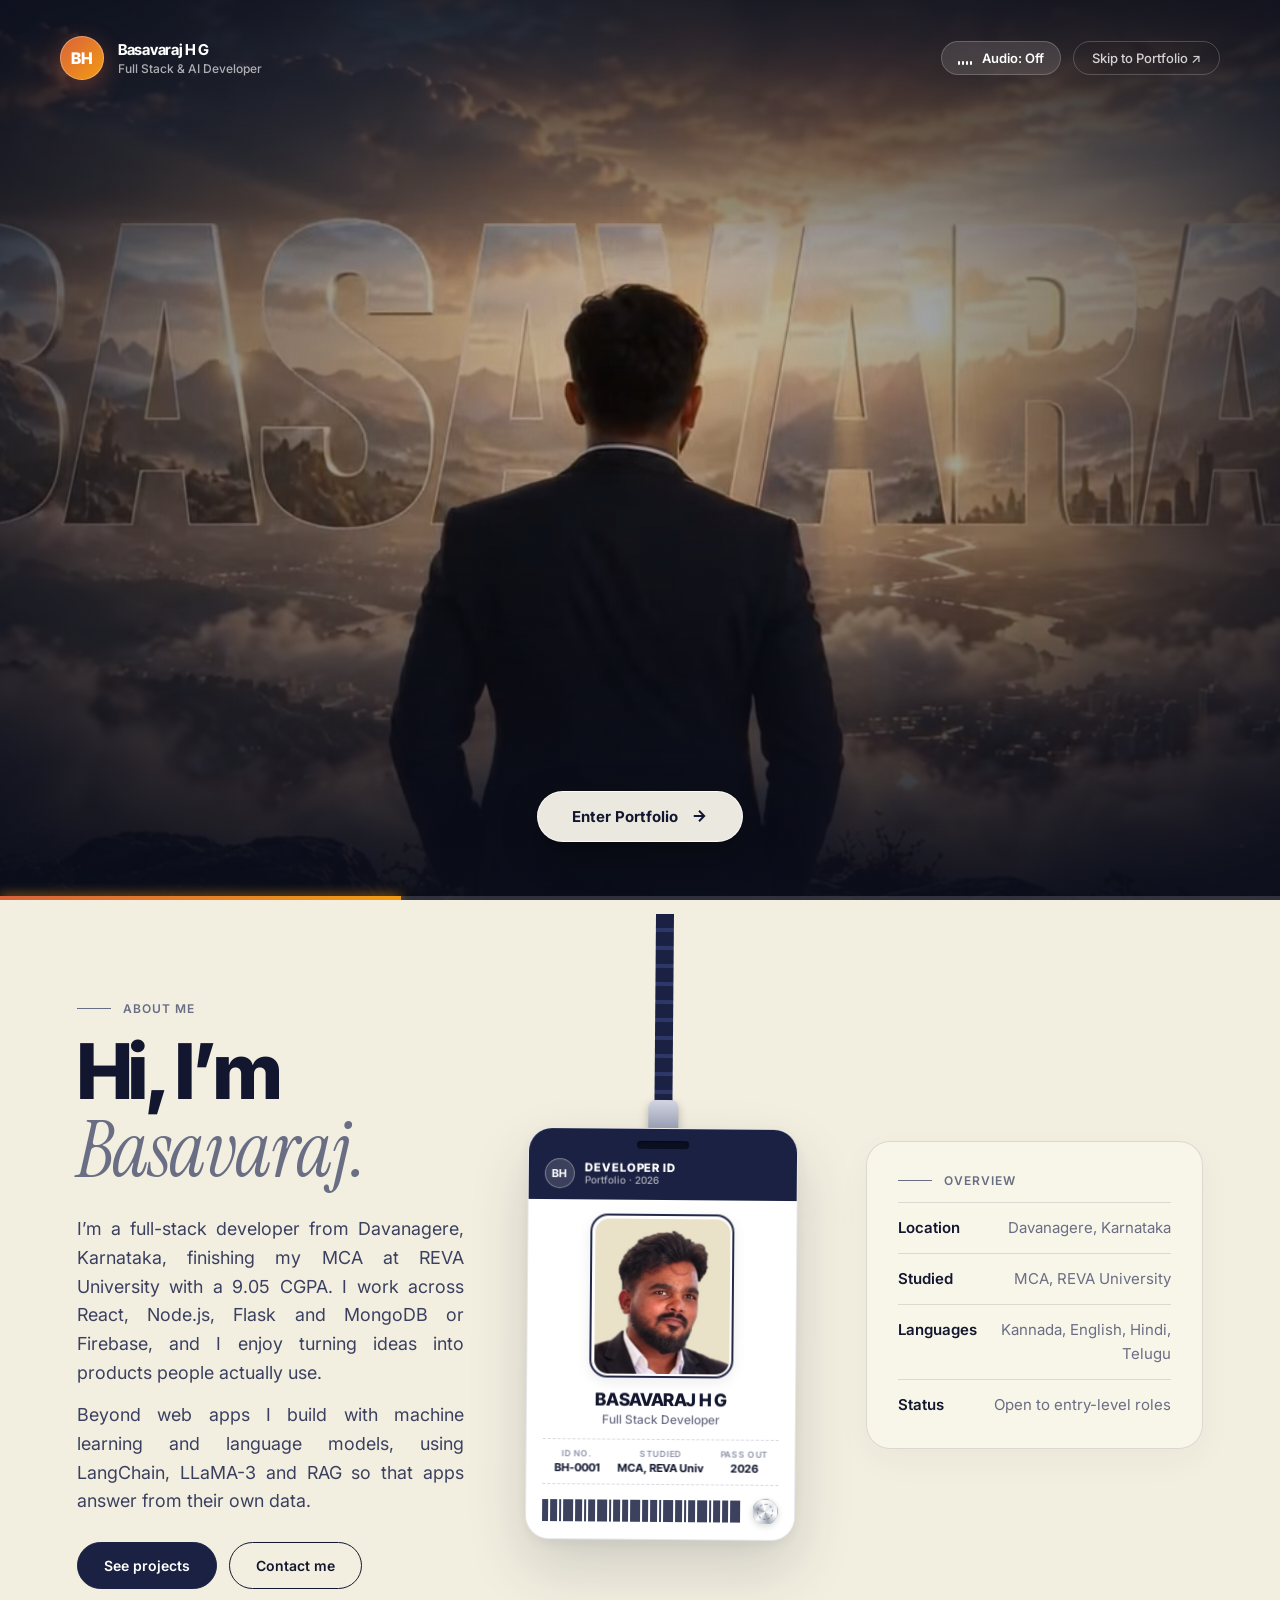
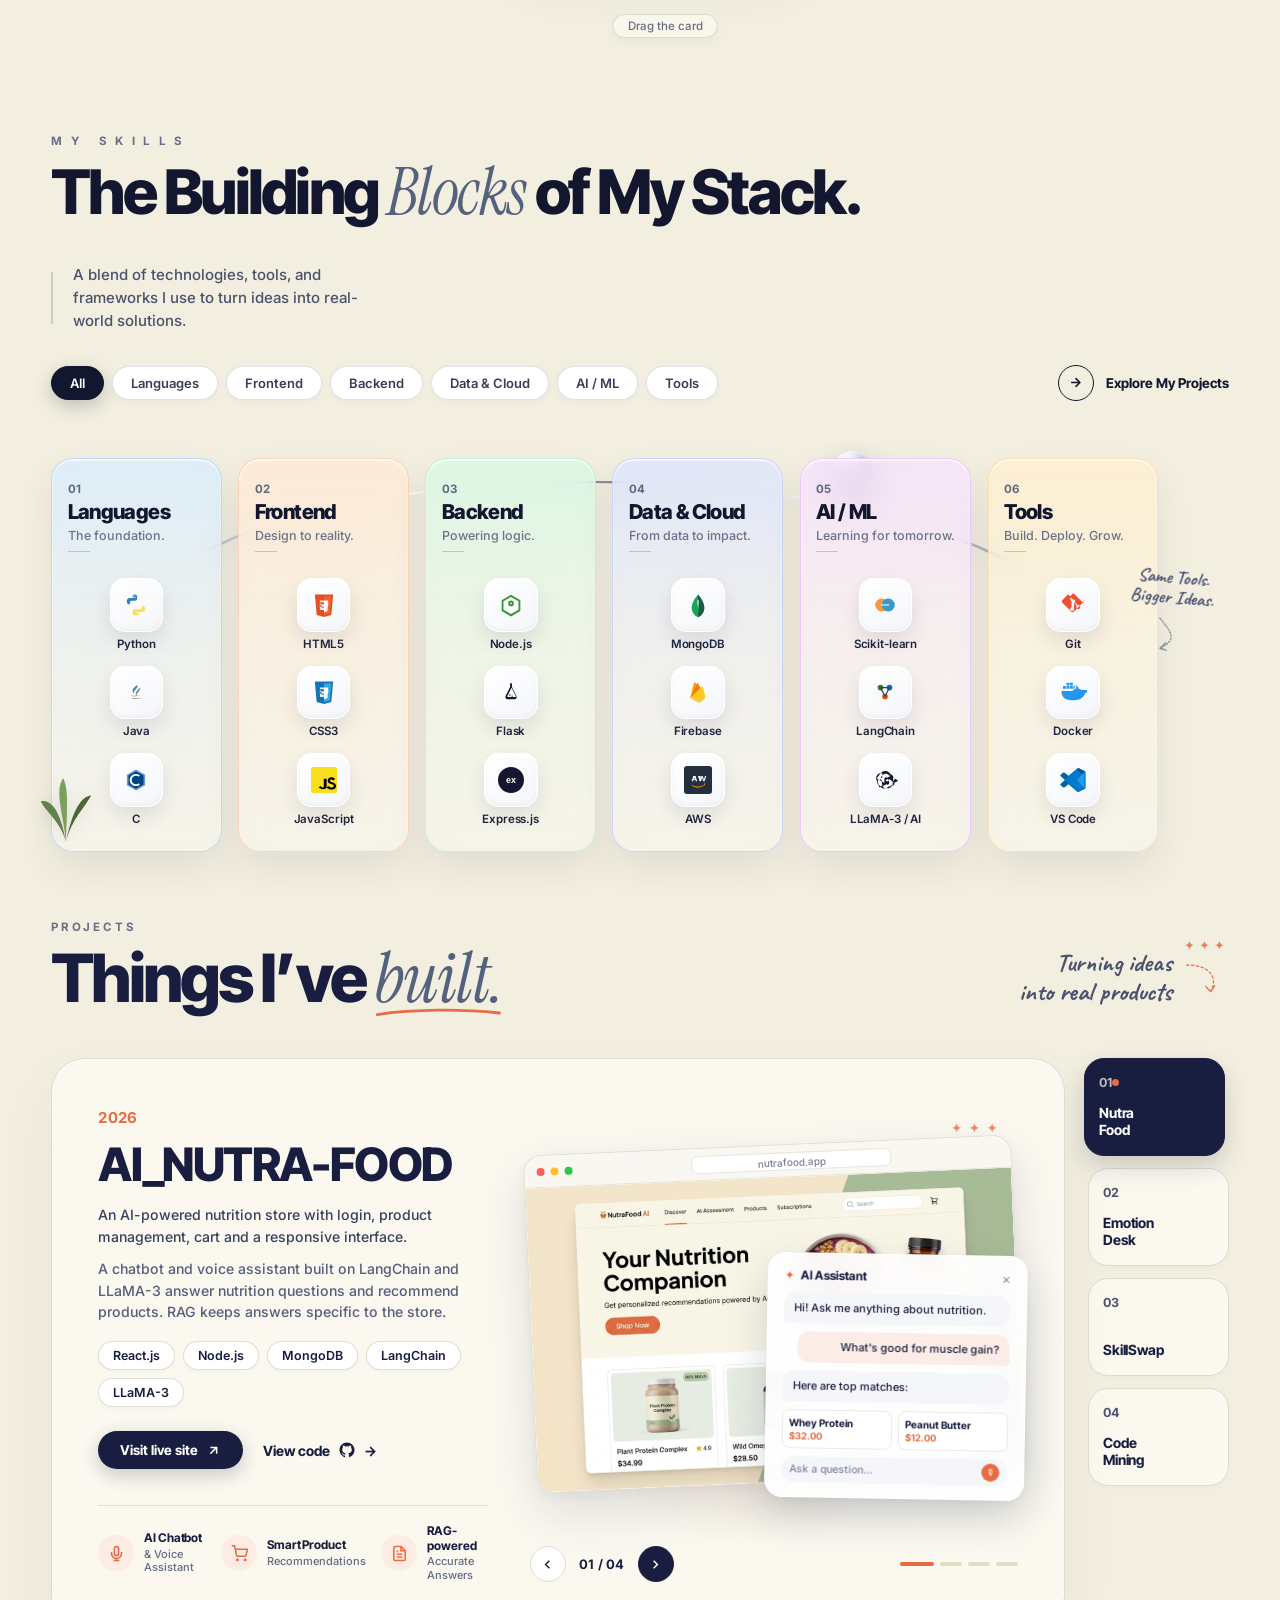
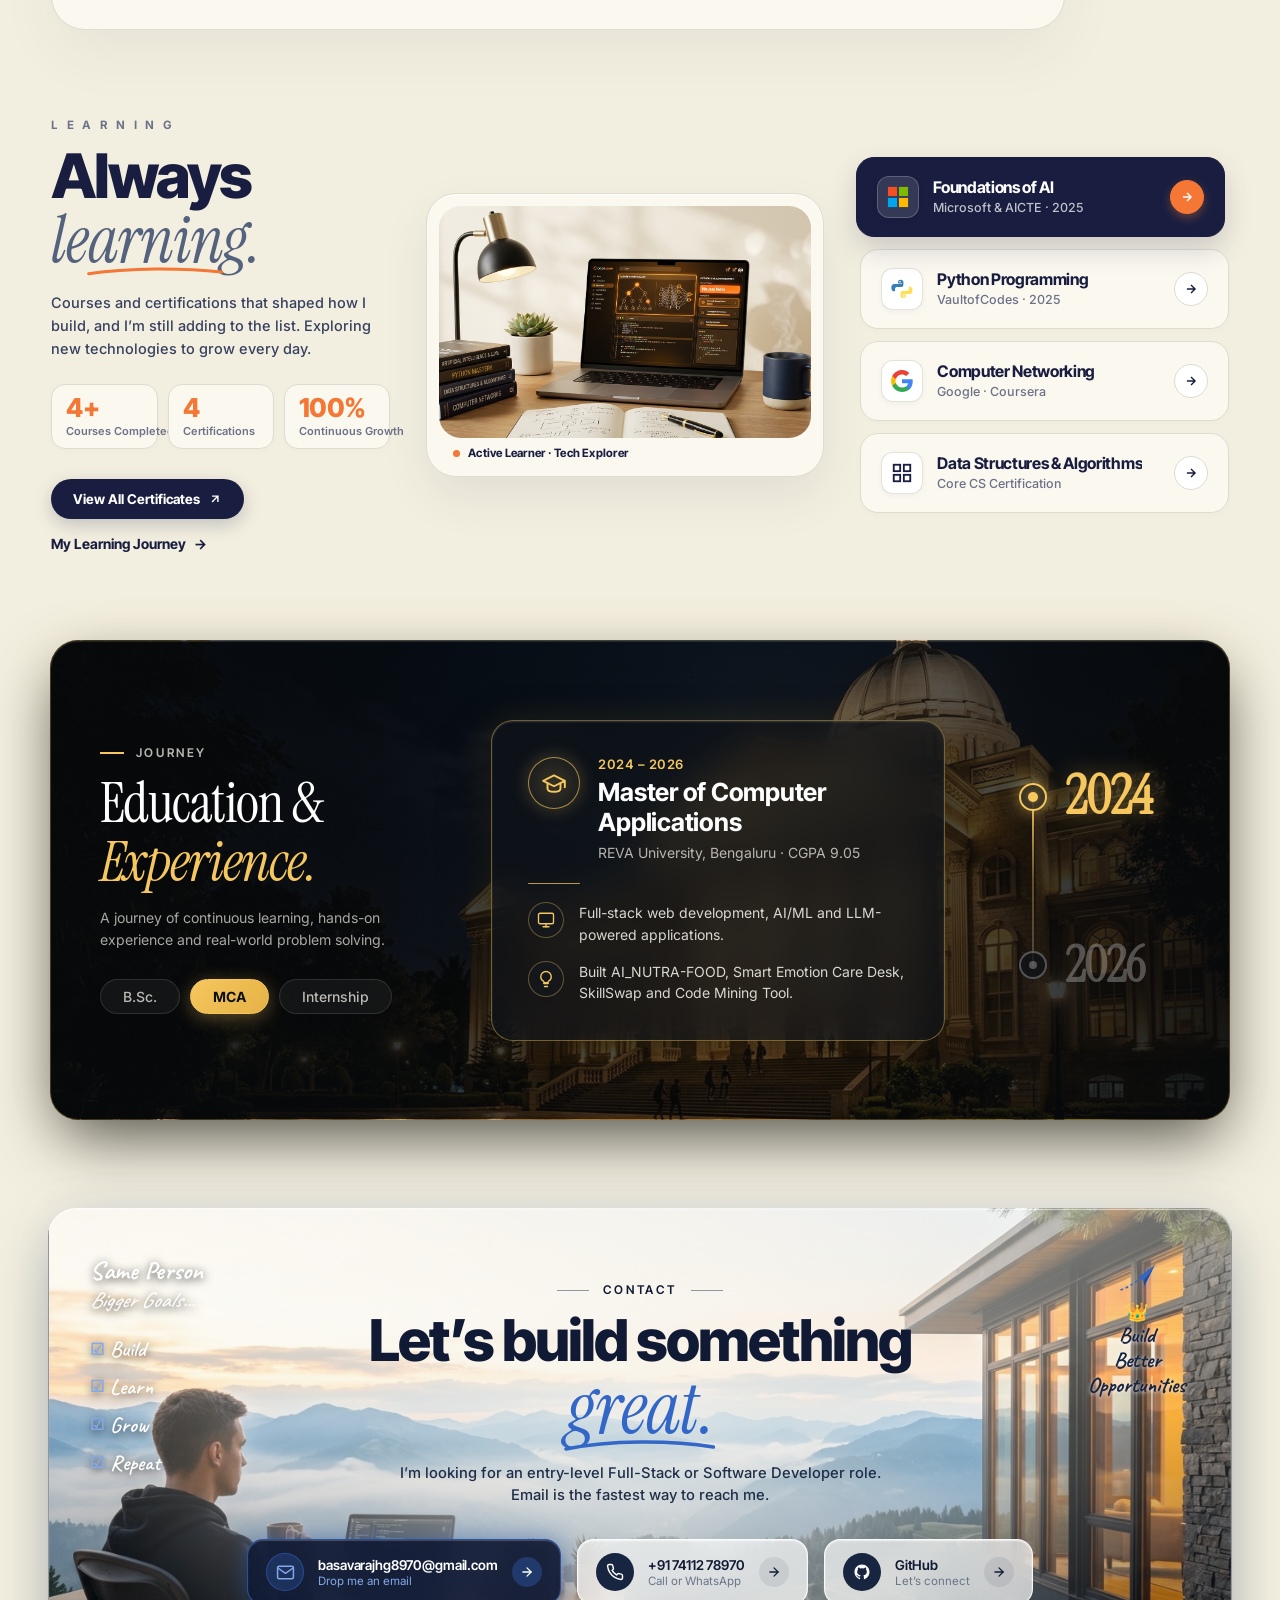
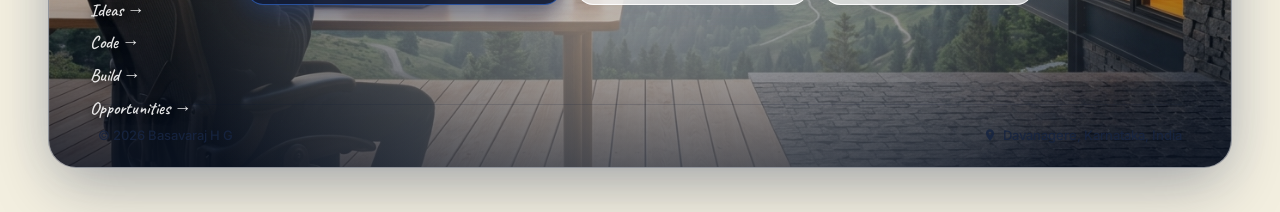
==== index.html @ 7f830d80 "mine" ====
<!DOCTYPE html>
<html lang="en">
<head>
<meta charset="utf-8">
<meta name="viewport" content="width=device-width, initial-scale=1, viewport-fit=cover">
<title>Basavaraj H G — Full Stack Developer</title>
<link rel="preconnect" href="https://fonts.googleapis.com">
<link rel="preconnect" href="https://fonts.gstatic.com" crossorigin>
<link href="https://fonts.googleapis.com/css2?family=Inter+Tight:wght@500;600;700;800&family=Inter:wght@400;500;600&family=Instrument+Serif:ital@0;1&family=Caveat:wght@600;700&display=swap" rel="stylesheet">
<link rel="stylesheet" href="styles.css">
</head>
<body>
<!-- CINEMATIC INTRO LANDING PORTAL -->
<div class="intro-portal" id="introPortal" aria-label="Cinematic introduction">
  <div class="intro-media-wrap">
    <video class="intro-bg-vid" id="introVid" playsinline autoplay muted loop preload="auto">
      <source src="assets/cinematic-intro.webm" type="video/webm">
      <source src="assets/cinematic-intro.mp4" type="video/mp4">
      <source src="assets/1792764527006612.mp4" type="video/mp4">
    </video>
    <audio id="introAudio" src="assets/om-veezha-veera-bgm.mp3" loop preload="auto"></audio>
    <div class="intro-overlay"></div>
  </div>

  <header class="intro-header">
    <div class="intro-brand">
      <span class="intro-logo">BH</span>
      <div class="intro-brand-meta">
        <strong>Basavaraj H G</strong>
        <span>Full Stack &amp; AI Developer</span>
      </div>
    </div>
    <div class="intro-header-acts">
      <button class="intro-audio-btn" id="introAudioBtn" type="button" aria-label="Toggle cinematic music: OM - Veezha Veera BGM" title="OM: Veezha Veera BGM (Instrumental)">
        <span class="eq-bars" aria-hidden="true"><i></i><i></i><i></i><i></i></span>
        <span class="audio-lbl">Audio: Off</span>
      </button>
      <button class="intro-skip-btn" id="introSkipBtn" type="button">Skip to Portfolio ↗</button>
    </div>
  </header>

  <div class="intro-content">
    <div class="intro-actions">
      <button class="enter-btn" id="enterBtn" type="button">
        <span>Enter Portfolio</span>
        <svg viewBox="0 0 24 24" fill="none" stroke="currentColor" stroke-width="2.5"><path d="M5 12h14M12 5l7 7-7 7"/></svg>
      </button>
    </div>
  </div>

  <div class="intro-progress-bar" id="introProgress" aria-hidden="true"><i></i></div>
</div>

<header class="nav"><a class="logo" href="#top" id="logoIntroBtn" aria-label="Replay intro video" title="Replay intro video">BH</a>
<nav class="pill" id="pill"><a href="#top">Home</a><a href="#about">About</a><a href="#stack">Skills</a><a href="#work">Projects</a><a href="#learn">Learning</a><a href="#journey">Journey</a><a href="#contact">Contact</a><i></i></nav></header>

<main>
<section class="hero" id="top">
  <div class="ghost" id="ghost" aria-hidden="true">BASAVARA<span id="ghost-j" class="ghost-j">J</span></div>
  <video class="person" id="person-vid" autoplay loop muted playsinline aria-label="Basavaraj character introduction video">
    <source src="assets/hero-video-cutout.webm" type="video/webm">
    <source src="assets/hero-video-cutout.mp4" type="video/mp4">
  </video>
  <div class="char-vid-ctrls closed" id="vidCtrls">
    <button class="dot-btn" id="dotBtn" type="button" aria-label="Play intro video with sound" title="Play with audio">
      <svg viewBox="0 0 24 24" fill="none" stroke="currentColor" stroke-width="2"><path d="M11 5L6 9H2v6h4l5 4V5z"/><path d="M19.07 4.93a10 10 0 0 1 0 14.14M15.54 8.46a5 5 0 0 1 0 7.07"/></svg>
    </button>
    <div class="ctrls-expanded">
      <button class="vid-btn" id="vidPlayBtn" type="button" aria-label="Play / Pause">
        <svg class="icon-play" viewBox="0 0 24 24" fill="currentColor" style="display:none"><path d="M8 5v14l11-7z"/></svg>
        <svg class="icon-pause" viewBox="0 0 24 24" fill="currentColor"><path d="M6 19h4V5H6v14zm8-14v14h4V5h-4z"/></svg>
      </button>
      <button class="vid-btn on" id="sndBtn" type="button" aria-label="Toggle sound">
        <svg class="icon-mute" viewBox="0 0 24 24" fill="none" stroke="currentColor" stroke-width="2" style="display:none"><path d="M11 5L6 9H2v6h4l5 4V5z"/><line x1="23" y1="9" x2="17" y2="15"/><line x1="17" y1="9" x2="23" y2="15"/></svg>
        <svg class="icon-sound" viewBox="0 0 24 24" fill="none" stroke="currentColor" stroke-width="2"><path d="M11 5L6 9H2v6h4l5 4V5z"/><path d="M19.07 4.93a10 10 0 0 1 0 14.14M15.54 8.46a5 5 0 0 1 0 7.07"/></svg>
      </button>
      <span class="vid-label">Basavaraj · Intro</span>
      <button class="vid-close-btn" id="vidCloseBtn" type="button" aria-label="Close controls" title="Minimize">
        <svg viewBox="0 0 24 24" fill="none" stroke="currentColor" stroke-width="2.5"><line x1="18" y1="6" x2="6" y2="18"/><line x1="6" y1="6" x2="18" y2="18"/></svg>
      </button>
    </div>
  </div>
  <div class="copy">
    <div class="tag">Open to entry-level roles</div>
    <h1 aria-label="Full Stack Developer."><span class="ln"><span>Full Stack</span></span><span class="ln"><span>Developer<i>.</i></span></span></h1>
    <p class="sub">Basavaraj H G. I build responsive web apps, REST APIs and AI features that people can actually use.</p>
    <div class="acts"><a class="btn" href="#work">View my work</a><a class="btn o" href="#contact">Say hello</a></div>
  </div>
  <div class="scrl" aria-hidden="true">Scroll<i></i></div>
</section>

<section class="sec" id="about">
  <div class="abt">
    <div class="abt-story rv">
      <div class="eb">About me</div>
      <h2>Hi, I’m <em>Basavaraj.</em></h2>
      <p class="lead">I’m a full-stack developer from Davanagere, Karnataka, finishing my MCA at REVA University with a 9.05 CGPA. I work across React, Node.js, Flask and MongoDB or Firebase, and I enjoy turning ideas into products people actually use.</p>
      <p class="lead">Beyond web apps I build with machine learning and language models, using LangChain, LLaMA-3 and RAG so that apps answer from their own data.</p>
      <div class="acts" style="opacity:1;transform:none;margin-top:26px"><a class="btn" href="#work">See projects</a><a class="btn o" href="#contact">Contact me</a></div>
    </div>
    <div class="lan rv" id="lan">
      <div class="pend" id="pend"><div class="strap"></div><div class="clip"></div>
        <div class="idc" id="idc">
          <div class="idc-hdr">
            <div class="hole"></div>
            <div class="idc-hdr-row">
              <div class="idc-logo">BH</div>
              <div class="idc-hdr-text">
                <span class="idc-hdr-title">DEVELOPER ID</span>
                <span class="idc-hdr-sub">Portfolio · 2026</span>
              </div>
            </div>
          </div>
          <div class="idc-body">
            <div class="ph-wrap"><div class="ph"></div></div>
            <div class="nm">Basavaraj H G</div>
            <div class="rl">Full Stack Developer</div>
            <div class="idc-meta">
              <div><span class="idc-lbl">ID NO.</span><span class="idc-val">BH-0001</span></div>
              <div><span class="idc-lbl">STUDIED</span><span class="idc-val">MCA, REVA Univ</span></div>
              <div><span class="idc-lbl">PASS OUT</span><span class="idc-val">2026</span></div>
            </div>
            <div class="idc-ft">
              <div class="bar" aria-hidden="true"><i></i><i></i><i></i><i></i><i></i><i></i><i></i><i></i><i></i><i></i><i></i><i></i><i></i><i></i><i></i><i></i><i></i><i></i><i></i><i></i><i></i><i></i><i></i><i></i></div>
              <div class="idc-seal" title="Verified Portfolio 2026" aria-hidden="true"></div>
            </div>
          </div>
        </div>
      </div>
      <div class="hint">Drag the card</div>
    </div>
    <div class="abt-facts rv">
      <div class="eb">Overview</div>
      <div class="facts">
        <div><b>Location</b><span>Davanagere, Karnataka</span></div>
        <div><b>Studied</b><span>MCA, REVA University</span></div>
        <div><b>Languages</b><span>Kannada, English, Hindi, Telugu</span></div>
        <div><b>Status</b><span>Open to entry-level roles</span></div>
      </div>
    </div>
  </div>
</section>

<section class="sec sec-stack" id="stack">
  <!-- 1. Section Header (Stats removed per user request) -->
  <div class="stack-header-row rv">
    <div class="stack-title-col">
      <div class="stack-eyebrow">M Y &nbsp; S K I L L S</div>
      <h2 class="stack-main-title">The Building <em>Blocks</em> of My Stack.</h2>
    </div>
    <div class="stack-desc-col">
      <div class="stack-desc-divider"></div>
      <p class="stack-desc-text">A blend of technologies, tools, and frameworks I use to turn ideas into real-world solutions.</p>
    </div>
  </div>

  <!-- 2. Filter Buttons Row ON TOP of the 3D boxes per user request -->
  <div class="stack-top-controls rv">
    <div class="stack-chips-group" id="stackChipsGroup" role="tablist" aria-label="Filter skill categories">
      <button class="s-chip on" type="button" data-filter="All" role="tab" aria-selected="true">All</button>
      <button class="s-chip" type="button" data-filter="Languages" role="tab" aria-selected="false">Languages</button>
      <button class="s-chip" type="button" data-filter="Frontend" role="tab" aria-selected="false">Frontend</button>
      <button class="s-chip" type="button" data-filter="Backend" role="tab" aria-selected="false">Backend</button>
      <button class="s-chip" type="button" data-filter="Data & Cloud" role="tab" aria-selected="false">Data &amp; Cloud</button>
      <button class="s-chip" type="button" data-filter="AI / ML" role="tab" aria-selected="false">AI / ML</button>
      <button class="s-chip" type="button" data-filter="Tools" role="tab" aria-selected="false">Tools</button>
    </div>
    <a class="stack-explore-btn" href="#work">
      <span class="explore-circle">
        <svg viewBox="0 0 24 24" fill="none" stroke="currentColor" stroke-width="2.4"><path d="M5 12h14M12 5l7 7-7 7"/></svg>
      </span>
      <span>Explore My Projects</span>
    </a>
  </div>

  <!-- 3. Pure Code 3D Podium Stage (No Image) -->
  <div class="stack-podium-stage rv" id="stackStage">
    <!-- Chrome Arch Rail & Rolling Sphere -->
    <div class="podium-chrome-arch" aria-hidden="true">
      <svg class="arch-wire-svg" viewBox="0 0 1000 240" preserveAspectRatio="none">
        <defs>
          <linearGradient id="chromeRail" x1="0%" y1="0%" x2="100%" y2="0%">
            <stop offset="0%" stop-color="#b8bec9"/>
            <stop offset="25%" stop-color="#ffffff"/>
            <stop offset="50%" stop-color="#7a8296"/>
            <stop offset="75%" stop-color="#ffffff"/>
            <stop offset="100%" stop-color="#9da3b4"/>
          </linearGradient>
        </defs>
        <path d="M 120 195 C 260 45, 660 22, 850 220" stroke="url(#chromeRail)" stroke-width="3.5" fill="none" stroke-linecap="round"/>
      </svg>
      <div class="chrome-sphere" title="Balancing logic &amp; creativity"></div>
    </div>

    <!-- Foliage on Left Marble Base -->
    <div class="podium-foliage" aria-hidden="true">
      <svg viewBox="0 0 60 70" fill="none">
        <path d="M 30 70 C 24 48, 8 38, 4 28 C 14 26, 24 36, 30 70 Z" fill="#62804d"/>
        <path d="M 30 70 C 36 46, 50 34, 56 22 C 46 23, 37 36, 30 70 Z" fill="#4d6639"/>
        <path d="M 30 70 C 27 40, 18 18, 27 4 C 33 16, 31 36, 30 70 Z" fill="#7ba05b"/>
      </svg>
    </div>

    <!-- Handwritten Calligraphy on Right (positioned safely to not overlap icons) -->
    <div class="podium-handwritten" aria-hidden="true">
      <div class="hw-text">Same Tools.<br>Bigger Ideas.</div>
      <svg class="hw-arrow" viewBox="0 0 50 60" fill="none">
        <path d="M 10 10 C 28 28, 40 40, 15 54" stroke="#5a6078" stroke-width="1.6" stroke-linecap="round" stroke-dasharray="2.5 2.5"/>
        <path d="M 22 46 L 14 55 L 24 57" stroke="#5a6078" stroke-width="1.6" stroke-linecap="round" stroke-linejoin="round"/>
      </svg>
    </div>

    <!-- 6 Stepped Columns Grid -->
    <div class="podium-columns-grid" id="podiumGrid">
      
      <!-- 01 LANGUAGES -->
      <div class="podium-col col-lang" data-cat="Languages" tabindex="0" role="button" aria-label="Category: Languages">
        <div class="stack-slab">
          <div class="slab-head">
            <span class="slab-num">01</span>
            <h3 class="slab-title">Languages</h3>
            <span class="slab-sub">The foundation.</span>
            <i class="slab-dash"></i>
          </div>
          <div class="slab-cubes">
            <!-- Python -->
            <div class="tech-item" title="Python">
              <div class="cube-box">
                <svg viewBox="0 0 128 128" width="28" height="28">
                  <path fill="#387EB8" d="M63.5 15.5c-15.8 0-14.8 6.9-14.8 6.9l.02 7.1h15.1v2.1H32.4s-10.2 1.2-10.2 14.8c0 13.7 8.9 14.2 8.9 14.2h5.3v-7.4s-.3-8.9 8.8-8.9h15.2s8.5.1 8.5-8.3v-12s1.3-8.4-15.4-8.4zm-8.3 4.5a2.7 2.7 0 1 1 0 5.4 2.7 2.7 0 0 1 0-5.4z"/>
                  <path fill="#FFE052" d="M64.5 112.5c15.8 0 14.8-6.9 14.8-6.9l-.02-7.1H64.2v-2.1h31.4s10.2-1.2 10.2-14.8c0-13.7-8.9-14.2-8.9-14.2h-5.3v7.4s.3 8.9-8.8 8.9H57.6s-8.5-.1-8.5 8.3v12s-1.3 8.4 15.4 8.4zm8.3-4.5a2.7 2.7 0 1 1 0-5.4 2.7 2.7 0 0 1 0 5.4z"/>
                </svg>
              </div>
              <span class="tech-name">Python</span>
            </div>
            <!-- Java -->
            <div class="tech-item" title="Java">
              <div class="cube-box">
                <svg viewBox="0 0 128 128" width="26" height="26">
                  <path fill="#E76F00" d="M48 88c0 0-8 5 4 6 15 2 22 1 38-4 0 0-7 3-17 5-13 2-33 2-25-7z"/>
                  <path fill="#E76F00" d="M42 75c0 0-9 6 3 7 14 1 27 1 45-4 0 0-9 4-20 6-15 2-38 2-28-9z"/>
                  <path fill="#5382A1" d="M68 28c5 6 5 11-4 21-8 8-13 14-8 23 0 0-14-11-7-23 7-12 19-15 19-21z"/>
                  <path fill="#5382A1" d="M80 43c4 4 6 10-5 21-9 9-11 15-4 22 0 0-14-10-5-23 8-11 14-15 14-20z"/>
                  <path fill="#5382A1" d="M51 98c19 1 39-2 49-9 0 0-4 3-14 5-14 2-38 3-45 1 0 0 2 2 10 3z"/>
                </svg>
              </div>
              <span class="tech-name">Java</span>
            </div>
            <!-- C -->
            <div class="tech-item" title="C">
              <div class="cube-box">
                <svg viewBox="0 0 128 128" width="26" height="26">
                  <path fill="#659AD2" d="M64 12l45 26v52L64 116 19 90V38l45-26z"/>
                  <path fill="#004482" d="M64 21l37 21v44L64 107 27 86V42l37-21z"/>
                  <path fill="#FFFFFF" d="M78 48c-3-3-8-5-14-5-12 0-21 9-21 21s9 21 21 21c6 0 11-2 14-5l5 7c-5 4-12 7-19 7-18 0-31-13-31-30s13-30 31-30c7 0 14 3 19 7l-5 7z"/>
                </svg>
              </div>
              <span class="tech-name">C</span>
            </div>
          </div>
        </div>
      </div>

      <!-- 02 FRONTEND -->
      <div class="podium-col col-front" data-cat="Frontend" tabindex="0" role="button" aria-label="Category: Frontend">
        <div class="stack-slab">
          <div class="slab-head">
            <span class="slab-num">02</span>
            <h3 class="slab-title">Frontend</h3>
            <span class="slab-sub">Design to reality.</span>
            <i class="slab-dash"></i>
          </div>
          <div class="slab-cubes">
            <!-- HTML5 -->
            <div class="tech-item" title="HTML5">
              <div class="cube-box">
                <svg viewBox="0 0 128 128" width="26" height="26">
                  <path fill="#E34F26" d="M19 12l9 101 36 10 36-10 9-101H19z"/>
                  <path fill="#EF652A" d="M64 114l29-8 7-84H64v92z"/>
                  <path fill="#ECECEC" d="M64 42H44l2 18h18v-18zm0 35H54l-1-12H43l2 23h19V77zm0 24v-11l15-4 1-13H45l-2-23h43l-4 44-18 7z"/>
                  <path fill="#FFFFFF" d="M64 42h20l-2 18H64V42zm0 35h14l-1 14-13 4V77zm0-19v19h15l2-19H64z"/>
                </svg>
              </div>
              <span class="tech-name">HTML5</span>
            </div>
            <!-- CSS3 -->
            <div class="tech-item" title="CSS3">
              <div class="cube-box">
                <svg viewBox="0 0 128 128" width="26" height="26">
                  <path fill="#1572B6" d="M19 12l9 101 36 10 36-10 9-101H19z"/>
                  <path fill="#33A9DC" d="M64 114l29-8 7-84H64v92z"/>
                  <path fill="#ECECEC" d="M64 42H44l2 18h18v-18zm0 35H54l-1-12H43l2 23h19V77zm0 24v-11l15-4 1-13H45l-2-23h43l-4 44-18 7z"/>
                  <path fill="#FFFFFF" d="M64 42h20l-2 18H64V42zm0 35h14l-1 14-13 4V77zm0-19v19h15l2-19H64z"/>
                </svg>
              </div>
              <span class="tech-name">CSS3</span>
            </div>
            <!-- JavaScript -->
            <div class="tech-item" title="JavaScript">
              <div class="cube-box">
                <svg viewBox="0 0 128 128" width="26" height="26">
                  <rect fill="#F7DF1E" width="128" height="128" rx="8"/>
                  <path fill="#000000" d="M37 101l11-7c2 4 4 7 8 7 4 0 7-2 7-8V58h14v35c0 10-6 16-18 16-9 0-16-4-22-8zm41-2l11-6c3 5 7 8 13 8 6 0 10-3 10-7 0-5-4-7-12-10-13-5-18-9-18-18 0-9 7-16 18-16 8 0 14 3 19 9l-10 7c-2-3-5-5-9-5-4 0-6 2-6 5 0 4 3 6 11 9 14 5 19 10 19 19 0 10-8 17-21 17-11 0-20-6-26-8z"/>
                </svg>
              </div>
              <span class="tech-name">JavaScript</span>
            </div>
          </div>
        </div>
      </div>

      <!-- 03 BACKEND -->
      <div class="podium-col col-back" data-cat="Backend" tabindex="0" role="button" aria-label="Category: Backend">
        <div class="stack-slab">
          <div class="slab-head">
            <span class="slab-num">03</span>
            <h3 class="slab-title">Backend</h3>
            <span class="slab-sub">Powering logic.</span>
            <i class="slab-dash"></i>
          </div>
          <div class="slab-cubes">
            <!-- Node.js -->
            <div class="tech-item" title="Node.js">
              <div class="cube-box">
                <svg viewBox="0 0 128 128" width="26" height="26">
                  <path fill="#339933" d="M64 14l46 26.5v53L64 120l-46-26.5v-53L64 14z"/>
                  <path fill="#FFFFFF" d="M64 24l37 21v42L64 108 27 87V45l37-21z"/>
                  <path fill="#339933" d="M64 42a14 14 0 1 0 0 28 14 14 0 0 0 0-28zm0 18a4 4 0 1 1 0-8 4 4 0 0 1 0 8z"/>
                </svg>
              </div>
              <span class="tech-name">Node.js</span>
            </div>
            <!-- Flask -->
            <div class="tech-item" title="Flask">
              <div class="cube-box">
                <svg viewBox="0 0 128 128" width="24" height="24">
                  <path fill="#12172F" d="M64 16c-3 0-5 2-5 5v16l-24 48c-4 8 2 17 11 17h36c9 0 15-9 11-17L69 37V21c0-3-2-5-5-5zm-2 10h4v12l2 4 22 44c1 2 0 4-2 4H46c-2 0-3-2-2-4l22-44 2-4V26z"/>
                  <circle cx="58" cy="80" r="4" fill="#12172F"/>
                  <circle cx="70" cy="86" r="3" fill="#12172F"/>
                </svg>
              </div>
              <span class="tech-name">Flask</span>
            </div>
            <!-- Express -->
            <div class="tech-item" title="Express.js">
              <div class="cube-box">
                <svg viewBox="0 0 128 128" width="26" height="26">
                  <rect fill="#12172F" width="128" height="128" rx="64"/>
                  <text x="64" y="78" fill="#FFFFFF" font-family="sans-serif" font-weight="800" font-size="44" text-anchor="middle">ex</text>
                </svg>
              </div>
              <span class="tech-name">Express.js</span>
            </div>
          </div>
        </div>
      </div>

      <!-- 04 DATA & CLOUD -->
      <div class="podium-col col-data" data-cat="Data & Cloud" tabindex="0" role="button" aria-label="Category: Data and Cloud">
        <div class="stack-slab">
          <div class="slab-head">
            <span class="slab-num">04</span>
            <h3 class="slab-title">Data &amp; Cloud</h3>
            <span class="slab-sub">From data to impact.</span>
            <i class="slab-dash"></i>
          </div>
          <div class="slab-cubes">
            <!-- MongoDB -->
            <div class="tech-item" title="MongoDB">
              <div class="cube-box">
                <svg viewBox="0 0 128 128" width="26" height="26">
                  <path fill="#13AA52" d="M64 12c-2 2-31 35-31 66 0 24 16 41 31 46 15-5 31-22 31-46 0-31-29-64-31-66z"/>
                  <path fill="#116149" d="M64 12v112c15-5 31-22 31-46 0-31-29-64-31-66z"/>
                  <path fill="#FFFFFF" d="M64 36c-1 3-3 6-3 9 0 21 7 42 3 67 0-25 3-46 3-67 0-3-2-6-3-9z"/>
                </svg>
              </div>
              <span class="tech-name">MongoDB</span>
            </div>
            <!-- Firebase -->
            <div class="tech-item" title="Firebase">
              <div class="cube-box">
                <svg viewBox="0 0 128 128" width="26" height="26">
                  <path fill="#FFA000" d="M26 94L44 19c1-4 6-5 8-1l14 26-22 50z"/>
                  <path fill="#F57C00" d="M80 50L66 24c-2-4-8-3-9 2L26 94l54-44z"/>
                  <path fill="#FFCA28" d="M102 94L88 38c-1-4-7-4-8 1L26 94l38 21c4 2 8 2 12 0l26-21z"/>
                </svg>
              </div>
              <span class="tech-name">Firebase</span>
            </div>
            <!-- AWS -->
            <div class="tech-item" title="AWS">
              <div class="cube-box">
                <svg viewBox="0 0 128 128" width="28" height="28">
                  <rect fill="#232F3E" width="128" height="128" rx="14"/>
                  <path fill="#FF9900" d="M38 88c14 8 36 8 50 0 2-1 3 1 2 2-16 11-40 11-54 0-1-1 0-3 2-2z"/>
                  <path fill="#FF9900" d="M90 84c3 2 7 6 7 6s-1-4-2-8c-1-4-2-7-2-7l-3 9z"/>
                  <path fill="#FFFFFF" d="M42 46l-7 24h6l2-6h9l2 6h6L53 46h-11zm5 6l3 9h-6l3-9zm23-6h6v24h-6V46zm16 0l5 17 5-17h6l-8 24h-6l-5-17-5 17h-6l-8-24h6l5 17 5-17h6z"/>
                </svg>
              </div>
              <span class="tech-name">AWS</span>
            </div>
          </div>
        </div>
      </div>

      <!-- 05 AI / ML -->
      <div class="podium-col col-ai" data-cat="AI / ML" tabindex="0" role="button" aria-label="Category: AI and Machine Learning">
        <div class="stack-slab">
          <div class="slab-head">
            <span class="slab-num">05</span>
            <h3 class="slab-title">AI / ML</h3>
            <span class="slab-sub">Learning for tomorrow.</span>
            <i class="slab-dash"></i>
          </div>
          <div class="slab-cubes">
            <!-- Scikit-learn -->
            <div class="tech-item" title="Scikit-learn">
              <div class="cube-box">
                <svg viewBox="0 0 128 128" width="28" height="26">
                  <circle cx="48" cy="64" r="32" fill="#F89939"/>
                  <circle cx="80" cy="64" r="32" fill="#3499CD"/>
                  <text x="64" y="68" fill="#FFFFFF" font-family="sans-serif" font-weight="800" font-size="18" text-anchor="middle">learn</text>
                </svg>
              </div>
              <span class="tech-name">Scikit-learn</span>
            </div>
            <!-- LangChain -->
            <div class="tech-item" title="LangChain">
              <div class="cube-box">
                <svg viewBox="0 0 128 128" width="26" height="26">
                  <circle cx="42" cy="42" r="14" fill="#2E7D32"/>
                  <circle cx="86" cy="42" r="14" fill="#1565C0"/>
                  <circle cx="64" cy="86" r="14" fill="#E65100"/>
                  <path d="M 42 42 L 86 42 L 64 86 Z" stroke="#374151" stroke-width="6" fill="none" stroke-linejoin="round"/>
                </svg>
              </div>
              <span class="tech-name">LangChain</span>
            </div>
            <!-- OpenAI / LLaMA -->
            <div class="tech-item" title="OpenAI / LLaMA-3">
              <div class="cube-box">
                <svg viewBox="0 0 128 128" width="26" height="26">
                  <path fill="#12172F" d="M106 53c-1-10-8-17-17-19-3-6-8-11-15-13-11-4-23 0-30 8-7 0-14 4-18 10-7 8-7 20-2 29-1 10 5 19 14 23 2 6 7 11 14 13 11 4 23 0 30-8 7 0 14-4 18-10 7-9 7-21 2-29zm-38 52c-7 0-13-4-16-10l18-10c2 1 4 2 6 2 4 0 8-3 8-8v-20l8 5c6 3 9 10 9 17 0 13-10 24-25 24zm-37-23c-4-6-4-14 0-20l18 10c0 2 0 4 1 6-2 4-1 9 3 12l-17 10c-3-5-4-12-2-18zm5-43c3-5 8-9 14-9l1 21c-2 1-3 2-5 4-4 2-6 7-5 12l-17-10c2-7 6-13 12-18zm57 4l-18 10c-2-1-4-2-6-2-4 0-8 3-8 8v20l-8-5c-6-3-9-10-9-17 0-13 10-24 25-24 7 0 13 4 16 10zm18 33c0 7-3 13-9 17l-1 -21c2-1 3-2 5-4 4-2 6-7 5-12l17 10c-4 5-9 9-17 10zm-35-5l-10-6 10-6 10 6-10 6z"/>
                </svg>
              </div>
              <span class="tech-name">LLaMA-3 / AI</span>
            </div>
          </div>
        </div>
      </div>

      <!-- 06 TOOLS -->
      <div class="podium-col col-tools" data-cat="Tools" tabindex="0" role="button" aria-label="Category: Tools">
        <div class="stack-slab">
          <div class="slab-head">
            <span class="slab-num">06</span>
            <h3 class="slab-title">Tools</h3>
            <span class="slab-sub">Build. Deploy. Grow.</span>
            <i class="slab-dash"></i>
          </div>
          <div class="slab-cubes">
            <!-- Git -->
            <div class="tech-item" title="Git">
              <div class="cube-box">
                <svg viewBox="0 0 128 128" width="26" height="26">
                  <path fill="#F05032" d="M117 56L72 11c-3-3-9-3-12 0L49 22l15 15c3-1 7 0 9 2 3 3 3 8 0 11l15 15c3-1 7 0 9 2 4 4 4 10 0 14s-10 4-14 0c-3-3-3-8 0-11L69 51v29c1 1 1 3 1 4 0 5-4 10-10 10s-10-5-10-10c0-4 3-8 7-9V44c-4-1-7-5-7-9 0-4 2-7 5-9L40 11 11 40c-3 3-3 9 0 12l45 45c3 3 9 3 12 0l49-49c3-3 3-9 0-12z"/>
                </svg>
              </div>
              <span class="tech-name">Git</span>
            </div>
            <!-- Docker -->
            <div class="tech-item" title="Docker">
              <div class="cube-box">
                <svg viewBox="0 0 128 128" width="28" height="26">
                  <path fill="#2496ED" d="M120 54c-3-1-10-1-14 2-2-4-7-7-14-8-1-8-7-15-16-17l-4 3c2 8 0 15-4 20-3 3-7 5-12 5H8c-3 12 3 26 13 34 14 11 35 12 52 11 26-1 46-13 51-36 6 0 12-2 15-7 1-2 1-5 1-7zm-40-6H66v-13h14v13zm-17 0H49v-13h14v13zm0-16H49V19h14v13zm-17 16H32v-13h14v13zm0-16H32V19h14v13zm-17 16H15v-13h14v13z"/>
                </svg>
              </div>
              <span class="tech-name">Docker</span>
            </div>
            <!-- VS Code -->
            <div class="tech-item" title="VS Code">
              <div class="cube-box">
                <svg viewBox="0 0 128 128" width="26" height="26">
                  <path fill="#0065A9" d="M92 122l28-14c3-1 5-4 5-7V27c0-3-2-6-5-7L92 6c-3-1-6 0-8 2L42 43 23 28c-2-2-6-2-8 0L4 37c-3 2-3 6 0 8l20 19L4 83c-3 2-3 6 0 8l11 9c2 2 6 2 8 0l19-15 42 35c2 2 5 3 8 2z"/>
                  <path fill="#007ACC" d="M92 6c-3-1-6 0-8 2L24 64l60 56c2 2 5 3 8 2l28-14c3-1 5-4 5-7V27c0-3-2-6-5-7L92 6z"/>
                  <path fill="#1F9CF0" d="M117 27L84 64l33 37c2-1 3-3 3-5V32c0-2-1-4-3-5z"/>
                  <path fill="#005A9E" d="M92 6l-8 7 24 23 12-9c0-3-2-6-5-7L92 6z"/>
                </svg>
              </div>
              <span class="tech-name">VS Code</span>
            </div>
          </div>
        </div>
      </div>

    </div>

    <!-- Interactive Floating Detail Flyout -->
    <div class="skills-detail-flyout" id="skillsFlyout" aria-live="polite">
      <div class="flyout-close" id="flyoutClose" aria-label="Close details">&times;</div>
      <div class="flyout-head">
        <span class="flyout-num" id="flyoutNum">01</span>
        <div>
          <h4 class="flyout-title" id="flyoutTitle">Languages</h4>
          <small class="flyout-sub" id="flyoutSub">The foundation.</small>
        </div>
      </div>
      <div class="flyout-tags" id="flyoutTags"></div>
      <div class="flyout-proj-box">
        <span class="flyout-proj-lbl">Where I Used It:</span>
        <div class="flyout-proj-list" id="flyoutProjects"></div>
      </div>
    </div>
  </div>
</section>

<section class="sec sec-projects" id="work">
  <!-- Section Header with Editorial Typography & Calligraphy Note -->
  <div class="projects-header rv">
    <div class="projects-title-col">
      <div class="projects-eyebrow">Projects</div>
      <h2 class="projects-main-title">
        Things I’ve <span class="title-serif-wrap"><em>built.</em><svg class="title-brush-svg" viewBox="0 0 160 16" fill="none"><path d="M 4 10 C 50 3, 110 3, 156 8" stroke="#E86C43" stroke-width="3.5" stroke-linecap="round"/></svg></span>
      </h2>
    </div>
    <div class="projects-handwritten-note" aria-hidden="true">
      <div class="hw-phrase">Turning ideas<br>into real products</div>
      <svg class="hw-arrow-svg" viewBox="0 0 70 50" fill="none">
        <path d="M 8 10 C 38 6, 56 22, 46 44" stroke="#E86C43" stroke-width="1.8" stroke-dasharray="3.5 3.5" stroke-linecap="round"/>
        <path d="M 38 38 L 46 45 L 51 36" stroke="#E86C43" stroke-width="1.8" stroke-linecap="round" stroke-linejoin="round"/>
      </svg>
      <div class="hw-sparkle-accents">
        <span class="spk-1">✦</span>
        <span class="spk-2">✦</span>
        <span class="spk-3">✦</span>
      </div>
    </div>
  </div>

  <!-- Main Showcase Layout (Showcase Card + Right Rail) -->
  <div class="projects-layout-grid rv">
    
    <!-- Large Premium Showcase Card -->
    <article class="project-showcase-card" id="projectCard" aria-live="polite">
      
      <!-- Left: Information Column -->
      <div class="project-info-col">
        <div class="p-meta-row">
          <span class="p-year-tag" id="pYear">2026</span>
        </div>
        <h3 class="p-title" id="pTitle">AI_NUTRA-FOOD</h3>
        <p class="p-desc p-desc-1" id="pDesc1">An AI-powered nutrition store with login, product management, cart and a responsive interface.</p>
        <p class="p-desc p-desc-2" id="pDesc2">A chatbot and voice assistant built on LangChain and LLaMA-3 answer nutrition questions and recommend products. RAG keeps answers specific to the store.</p>
        
        <!-- Technology Badges -->
        <div class="p-stack-badges" id="pStack"></div>

        <!-- Action Buttons -->
        <div class="p-actions-row">
          <a class="p-btn-live" id="pLiveBtn" href="https://ai-nutra-food-tznc.vercel.app/" target="_blank" rel="noopener">
            <span>Visit live site</span>
            <svg viewBox="0 0 24 24" fill="none" stroke="currentColor" stroke-width="2.4"><path d="M7 17L17 7M7 7h10v10"/></svg>
          </a>
          <a class="p-btn-code" id="pCodeBtn" href="https://github.com/basava1084" target="_blank" rel="noopener">
            <span>View code</span>
            <svg viewBox="0 0 24 24" fill="currentColor"><path d="M12 2C6.477 2 2 6.484 2 12.017c0 4.425 2.865 8.18 6.839 9.504.5.092.682-.217.682-.483 0-.237-.008-.868-.013-1.703-2.782.605-3.369-1.343-3.369-1.343-.454-1.158-1.11-1.466-1.11-1.466-.908-.62.069-.608.069-.608 1.003.07 1.53 1.032 1.53 1.032.892 1.53 2.341 1.088 2.91.832.092-.647.35-1.088.636-1.338-2.22-.253-4.555-1.113-4.555-4.951 0-1.093.39-1.988 1.029-2.688-.103-.253-.446-1.272.098-2.65 0 0 .84-.27 2.75 1.026A9.564 9.564 0 0112 6.844c.85.004 1.705.115 2.504.337 1.909-1.296 2.747-1.027 2.747-1.027.546 1.379.202 2.398.1 2.651.64.7 1.028 1.595 1.028 2.688 0 3.848-2.339 4.695-4.566 4.943.359.309.678.92.678 1.855 0 1.338-.012 2.419-.012 2.747 0 .268.18.58.688.482A10.019 10.019 0 0022 12.017C22 6.484 17.522 2 12 2z"/></svg>
            <span class="arr" aria-hidden="true">→</span>
          </a>
        </div>

        <!-- Bottom 3 Feature Highlights -->
        <div class="p-features-grid" id="pFeatures"></div>
      </div>

      <!-- Right: Visual Preview & Carousel Controls -->
      <div class="project-visual-col">
        <div class="visual-ambient-glow" aria-hidden="true"></div>
        <div class="visual-decor-sparkles" aria-hidden="true">
          <span>✦</span><span>✦</span><span>✦</span>
        </div>

        <!-- Screen Preview Stage -->
        <div class="project-preview-stage" id="pStage">
          <div class="browser-mockup-frame">
            <div class="mockup-top-bar">
              <div class="mockup-dots">
                <span class="dot d-red"></span>
                <span class="dot d-yellow"></span>
                <span class="dot d-green"></span>
              </div>
              <div class="mockup-address" id="pMockupAddress">nutrafood.app</div>
            </div>
            <div class="mockup-screen-content">
              <img class="mockup-screen-img" id="pMainImg" src="assets/projects/ai-nutra-food.jpg" alt="AI_NUTRA-FOOD Preview">
            </div>
          </div>

          <!-- Floating Secondary Widget Overlay -->
          <div class="project-floating-card" id="pFloatingCard"></div>
        </div>

        <!-- Carousel Bottom Controls -->
        <div class="project-carousel-bar">
          <div class="carousel-nav-group">
            <button class="c-nav-circle-btn" id="pPrevBtn" type="button" aria-label="Previous project">
              <svg viewBox="0 0 24 24" fill="none" stroke="currentColor" stroke-width="2.4"><path d="M15 18l-6-6 6-6"/></svg>
            </button>
            <span class="c-counter-lbl" id="pCounter">01 / 04</span>
            <button class="c-nav-circle-btn next" id="pNextBtn" type="button" aria-label="Next project">
              <svg viewBox="0 0 24 24" fill="none" stroke="currentColor" stroke-width="2.4"><path d="M9 18l6-6-6-6"/></svg>
            </button>
          </div>
          <div class="carousel-progress-track" id="pProgressBar" role="progressbar" aria-valuenow="1" aria-valuemin="1" aria-valuemax="4">
            <div class="p-progress-segment active"></div>
            <div class="p-progress-segment"></div>
            <div class="p-progress-segment"></div>
            <div class="p-progress-segment"></div>
          </div>
        </div>

      </div>

    </article>

    <!-- Right Rail Navigation -->
    <nav class="project-nav-rail" id="projectNavRail" role="tablist" aria-label="Project selection">
      <!-- Generated via script.js -->
    </nav>

  </div>
</section>

<section class="sec sec-learn" id="learn">
  <div class="learn-layout-grid rv">
    
    <!-- 1. Left Column: Heading, Info, Achievement Badges & Actions -->
    <div class="learn-info-col">
      <div class="learn-eyebrow">L E A R N I N G</div>
      <h2 class="learn-main-title">
        Always<br>
        <span class="learn-serif-wrap"><em>learning.</em><svg class="learn-brush-svg" viewBox="0 0 160 16" fill="none"><path d="M 4 10 C 50 3, 110 3, 156 8" stroke="#F47735" stroke-width="3.5" stroke-linecap="round"/></svg></span>
      </h2>
      <p class="learn-desc-text">Courses and certifications that shaped how I build, and I’m still adding to the list. Exploring new technologies to grow every day.</p>
      
      <!-- Achievement Indicators -->
      <div class="learn-achieve-row">
        <div class="achieve-pill">
          <div class="achieve-val">4+</div>
          <div class="achieve-lbl">Courses Completed</div>
        </div>
        <div class="achieve-pill">
          <div class="achieve-val">4</div>
          <div class="achieve-lbl">Certifications</div>
        </div>
        <div class="achieve-pill">
          <div class="achieve-val">100%</div>
          <div class="achieve-lbl">Continuous Growth</div>
        </div>
      </div>

      <!-- Action Buttons -->
      <div class="learn-actions">
        <button class="learn-btn-primary" id="viewAllCertsBtn" type="button">
          <span>View All Certificates</span>
          <svg viewBox="0 0 24 24" fill="none" stroke="currentColor" stroke-width="2.4"><path d="M7 17L17 7M7 7h10v10"/></svg>
        </button>
        <a class="learn-btn-journey" href="#journey">
          <span>My Learning Journey</span>
          <span class="arr" aria-hidden="true">→</span>
        </a>
      </div>
    </div>

    <!-- 2. Central Column: Cinematic Realistic Workspace Illustration -->
    <div class="learn-visual-col">
      <div class="learn-visual-card">
        <div class="learn-img-frame">
          <img class="learn-workspace-img" src="assets/learning-workspace.jpg" alt="Developer learning workspace with open laptop, algorithm diagrams, stacked technical books and coffee mug" loading="lazy">
        </div>
        <div class="learn-visual-badge">
          <span class="badge-dot" aria-hidden="true"></span>
          <span>Active Learner · Tech Explorer</span>
        </div>
      </div>
    </div>

    <!-- 3. Right Column: Certification Cards List -->
    <div class="learn-certs-col" id="certsList" role="tablist" aria-label="Certifications list">
      <!-- Generated dynamically via script.js -->
    </div>

  </div>

  <!-- Certificate Verification Modal -->
  <div class="cert-modal-backdrop" id="certModal" aria-hidden="true" role="dialog" aria-labelledby="modalTitle">
    <div class="cert-modal-card">
      <button class="cert-modal-close" id="certModalClose" type="button" aria-label="Close modal">&times;</button>
      <div class="cert-modal-header">
        <span class="cert-modal-badge" id="modalBadge">Verified Certificate</span>
        <h3 class="cert-modal-title" id="modalTitle">Foundations of AI</h3>
        <p class="cert-modal-sub" id="modalSub">Microsoft &amp; AICTE · 2025</p>
      </div>
      <div class="cert-modal-body" id="modalBody">
        <p id="modalDetails">Comprehensive foundational training covering Artificial Intelligence principles, Machine Learning lifecycles, and neural network architectures.</p>
        <div class="modal-meta-grid" id="modalMetaGrid">
          <div><strong>Issuer</strong><span id="modalIssuer">Microsoft &amp; AICTE</span></div>
          <div><strong>Year</strong><span id="modalYear">2025</span></div>
          <div><strong>Status</strong><span id="modalStatus" style="color:#27C93F; font-weight:700">Verified</span></div>
        </div>
      </div>
    </div>
  </div>
</section>

<section class="sec sec-journey" id="journey">
  <div class="journey-stage rv">

    <!-- 1. Left Column: Eyebrow, Main Title, Description & Tabs -->
    <div class="j-col-intro">
      <div class="j-eyebrow">
        <span class="j-eyebrow-line"></span>
        <span class="j-eyebrow-text">JOURNEY</span>
      </div>
      <h2 class="j-title">
        Education &amp;<br>
        <span class="j-title-serif">Experience.</span>
      </h2>
      <p class="j-desc">
        A journey of continuous learning, hands-on experience and real-world problem solving.
      </p>
      <div class="j-tabs" id="jTabs" role="tablist" aria-label="Education and Experience tabs">
        <button type="button" class="j-tab" data-idx="0" role="tab" aria-selected="false">B.Sc.</button>
        <button type="button" class="j-tab active" data-idx="1" role="tab" aria-selected="true">MCA</button>
        <button type="button" class="j-tab" data-idx="2" role="tab" aria-selected="false">Internship</button>
      </div>
    </div>

    <!-- 2. Center Column: Translucent Glassmorphic Education & Experience Card -->
    <div class="j-col-card">
      <div class="j-glass-card" id="jGlassCard">
        <div class="j-card-top">
          <div class="j-badge-icon" id="jBadgeIcon" aria-hidden="true">
            <svg viewBox="0 0 24 24" fill="none" stroke="currentColor" stroke-width="1.8" stroke-linecap="round" stroke-linejoin="round">
              <path d="M22 10v6M2 10l10-5 10 5-10 5z"/>
              <path d="M6 12v5c0 2 2 3 6 3s6-1 6-3v-5"/>
            </svg>
          </div>
          <div class="j-card-head-meta">
            <div class="j-card-period" id="jCardPeriod">2024 – 2026</div>
            <h3 class="j-card-title" id="jCardTitle">Master of Computer Applications</h3>
            <div class="j-card-subtitle" id="jCardSub">REVA University, Bengaluru · CGPA 9.05</div>
          </div>
        </div>

        <div class="j-card-divider"></div>

        <div class="j-card-bullets" id="jCardBullets">
          <div class="j-bullet-row">
            <div class="j-bullet-icon">
              <svg viewBox="0 0 24 24" fill="none" stroke="currentColor" stroke-width="1.8" stroke-linecap="round" stroke-linejoin="round">
                <rect x="2" y="3" width="20" height="14" rx="2" ry="2"/>
                <line x1="8" y1="21" x2="16" y2="21"/>
                <line x1="12" y1="17" x2="12" y2="21"/>
              </svg>
            </div>
            <div class="j-bullet-text">
              Full-stack web development, AI/ML and LLM-powered applications.
            </div>
          </div>
          <div class="j-bullet-row">
            <div class="j-bullet-icon">
              <svg viewBox="0 0 24 24" fill="none" stroke="currentColor" stroke-width="1.8" stroke-linecap="round" stroke-linejoin="round">
                <path d="M9 18h6"/>
                <path d="M10 22h4"/>
                <path d="M12 2a7 7 0 0 0-7 7c0 2.5 1.5 4.7 3.5 5.8.5.3.8.8.8 1.4v.8h5.4v-.8c0-.6.3-1.1.8-1.4 2-1.1 3.5-3.3 3.5-5.8a7 7 0 0 0-7-7z"/>
              </svg>
            </div>
            <div class="j-bullet-text">
              Built AI_NUTRA-FOOD, Smart Emotion Care Desk, SkillSwap and Code Mining Tool.
            </div>
          </div>
        </div>
      </div>
    </div>

    <!-- 3. Right Column: Vertical Academic Timeline -->
    <div class="j-col-timeline" id="jTimeline">
      <div class="j-timeline-track">
        <div class="j-timeline-line"></div>

        <div class="j-timeline-item active" id="jTimeStart">
          <div class="j-timeline-marker">
            <span class="j-marker-glow"></span>
            <span class="j-marker-dot"></span>
          </div>
          <div class="j-timeline-year" id="jYearStart">2024</div>
        </div>

        <div class="j-timeline-item muted" id="jTimeEnd">
          <div class="j-timeline-marker">
            <span class="j-marker-dot"></span>
          </div>
          <div class="j-timeline-year" id="jYearEnd">2026</div>
        </div>
      </div>
    </div>

  </div>
</section>

<section class="sec sec-contact" id="contact">
  <div class="contact-stage rv">

    <!-- Ambient / Contrast Gradients -->
    <div class="c-bg-overlay" aria-hidden="true"></div>

    <!-- Decorative Handwritten Annotations (Left Desk / Post) -->
    <div class="c-deco-left" aria-hidden="true">
      <div class="c-deco-goals">
        <span class="c-note-title">Same Person</span>
        <span class="c-note-sub">Bigger Goals...</span>
      </div>
      <div class="c-deco-checklist">
        <div class="c-chk-row"><span class="c-chk-box">☑</span> Build</div>
        <div class="c-chk-row"><span class="c-chk-box">☑</span> Learn</div>
        <div class="c-chk-row"><span class="c-chk-box">☑</span> Grow</div>
        <div class="c-chk-row"><span class="c-chk-box">☑</span> Repeat</div>
      </div>
      <div class="c-deco-books">
        <span>Ideas →</span>
        <span>Code →</span>
        <span>Build →</span>
        <span>Opportunities →</span>
      </div>
    </div>

    <!-- Decorative Motivational Note (Right Sky) -->
    <div class="c-deco-right" aria-hidden="true">
      <div class="c-plane-wrap">
        <svg class="c-plane-svg" viewBox="0 0 48 48" fill="none">
          <path d="M 6 36 C 18 32, 28 24, 38 12" stroke="#3267C8" stroke-dasharray="3 3" stroke-width="1.6"/>
          <path d="M 44 8 L 26 22 L 31 26 L 44 8 Z" fill="#3267C8"/>
          <path d="M 44 8 L 32 32 L 31 26 L 44 8 Z" fill="#204A9C"/>
        </svg>
      </div>
      <div class="c-right-note">
        <span class="c-crown-glyph">👑</span>
        <span class="c-note-line">Build</span>
        <span class="c-note-line">Better</span>
        <span class="c-note-line">Opportunities</span>
      </div>
    </div>

    <!-- Central Interactive Contact Content -->
    <div class="contact-center-content">
      
      <!-- Label -->
      <div class="c-eyebrow">
        <span class="c-eyebrow-line"></span>
        <span class="c-eyebrow-text">CONTACT</span>
        <span class="c-eyebrow-line"></span>
      </div>

      <!-- Main Headline -->
      <h2 class="c-title">
        Let’s build something<br>
        <span class="c-title-script">
          great.
          <svg class="c-title-underline" viewBox="0 0 160 20" fill="none" aria-hidden="true">
            <path d="M 6 13 C 50 4, 110 4, 154 11" stroke="#3267C8" stroke-width="3.6" stroke-linecap="round"/>
          </svg>
        </span>
      </h2>

      <!-- Supporting Description -->
      <p class="c-desc">
        I’m looking for an entry-level Full-Stack or Software Developer role.<br>
        Email is the fastest way to reach me.
      </p>

      <!-- Three Interactive Contact Cards -->
      <div class="c-cards-row">
        
        <!-- 1. Email Card (Royal Blue Highlighted Glass) -->
        <a class="c-card c-card-email" href="mailto:basavarajhg8970@gmail.com" aria-label="Drop me an email at basavarajhg8970@gmail.com">
          <div class="c-card-icon" aria-hidden="true">
            <svg viewBox="0 0 24 24" fill="none" stroke="currentColor" stroke-width="1.9" stroke-linecap="round" stroke-linejoin="round">
              <path d="M4 4h16c1.1 0 2 .9 2 2v12c0 1.1-.9 2-2 2H4c-1.1 0-2-.9-2-2V6c0-1.1.9-2 2-2z"/>
              <polyline points="22,6 12,13 2,6"/>
            </svg>
          </div>
          <div class="c-card-info">
            <span class="c-card-val">basavarajhg8970@gmail.com</span>
            <span class="c-card-sub">Drop me an email</span>
          </div>
          <div class="c-card-arrow" aria-hidden="true">
            <svg viewBox="0 0 24 24" fill="none" stroke="currentColor" stroke-width="2.2" stroke-linecap="round" stroke-linejoin="round">
              <line x1="5" y1="12" x2="19" y2="12"/>
              <polyline points="12 5 19 12 12 19"/>
            </svg>
          </div>
        </a>

        <!-- 2. Phone / WhatsApp Card (Frosted Glass) -->
        <a class="c-card c-card-phone" href="tel:+917411278970" aria-label="Call or WhatsApp +91 74112 78970">
          <div class="c-card-icon" aria-hidden="true">
            <svg viewBox="0 0 24 24" fill="none" stroke="currentColor" stroke-width="1.9" stroke-linecap="round" stroke-linejoin="round">
              <path d="M22 16.92v3a2 2 0 0 1-2.18 2 19.79 19.79 0 0 1-8.63-3.07 19.5 19.5 0 0 1-6-6 19.79 19.79 0 0 1-3.07-8.67A2 2 0 0 1 4.11 2h3a2 2 0 0 1 2 1.72 12.84 12.84 0 0 0 .7 2.81 2 2 0 0 1-.45 2.11L8.09 9.91a16 16 0 0 0 6 6l1.27-1.27a2 2 0 0 1 2.11-.45 12.84 12.84 0 0 0 2.81.7A2 2 0 0 1 22 16.92z"/>
            </svg>
          </div>
          <div class="c-card-info">
            <span class="c-card-val">+91 74112 78970</span>
            <span class="c-card-sub">Call or WhatsApp</span>
          </div>
          <div class="c-card-arrow" aria-hidden="true">
            <svg viewBox="0 0 24 24" fill="none" stroke="currentColor" stroke-width="2.2" stroke-linecap="round" stroke-linejoin="round">
              <line x1="5" y1="12" x2="19" y2="12"/>
              <polyline points="12 5 19 12 12 19"/>
            </svg>
          </div>
        </a>

        <!-- 3. GitHub Card (Frosted Glass) -->
        <a class="c-card c-card-github" href="https://github.com/basava1084" target="_blank" rel="noopener noreferrer" aria-label="Visit GitHub Profile">
          <div class="c-card-icon" aria-hidden="true">
            <svg viewBox="0 0 24 24" fill="currentColor">
              <path fill-rule="evenodd" clip-rule="evenodd" d="M12 2C6.477 2 2 6.484 2 12.017c0 4.425 2.865 8.18 6.839 9.504.5.092.682-.217.682-.483 0-.237-.008-.868-.013-1.703-2.782.605-3.369-1.343-3.369-1.343-.454-1.158-1.11-1.466-1.11-1.466-.908-.62.069-.608.069-.608 1.003.07 1.53 1.032 1.53 1.032.892 1.53 2.341 1.088 2.91.832.092-.647.35-1.088.636-1.338-2.22-.253-4.555-1.113-4.555-4.951 0-1.093.39-1.988 1.029-2.688-.103-.253-.446-1.272.098-2.65 0 0 .84-.27 2.75 1.026A9.564 9.564 0 0112 6.844c.85.004 1.705.115 2.504.337 1.909-1.296 2.747-1.027 2.747-1.027.546 1.379.202 2.398.1 2.651.64.7 1.028 1.595 1.028 2.688 0 3.848-2.339 4.695-4.566 4.943.359.309.678.92.678 1.855 0 1.338-.012 2.419-.012 2.747 0 .268.18.58.688.482A10.019 10.019 0 0022 12.017C22 6.484 17.522 2 12 2z"/>
            </svg>
          </div>
          <div class="c-card-info">
            <span class="c-card-val">GitHub</span>
            <span class="c-card-sub">Let’s connect</span>
          </div>
          <div class="c-card-arrow" aria-hidden="true">
            <svg viewBox="0 0 24 24" fill="none" stroke="currentColor" stroke-width="2.2" stroke-linecap="round" stroke-linejoin="round">
              <line x1="5" y1="12" x2="19" y2="12"/>
              <polyline points="12 5 19 12 12 19"/>
            </svg>
          </div>
        </a>

      </div>

    </div>

    <!-- Integrated Footer -->
    <div class="contact-footer">
      <div class="c-ft-copy">© 2026 Basavaraj H G</div>
      <div class="c-ft-loc">
        <svg viewBox="0 0 24 24" fill="currentColor" class="c-pin-icon" aria-hidden="true">
          <path d="M12 2C8.13 2 5 5.13 5 9c0 5.25 7 13 7 13s7-7.75 7-13c0-3.87-3.13-7-7-7zm0 9.5a2.5 2.5 0 1 1 0-5 2.5 2.5 0 0 1 0 5z"/>
        </svg>
        <span>Davanagere, Karnataka, India</span>
      </div>
    </div>

  </div>
</section>
</main>

<script src="script.js"></script>
</body>
</html>
---- styles.css ----
:root {
    --bg: #f3efe0;
    --paper: #faf7ec;
    --ink: #12172f;
    --mut: #6a6e84;
    --line: rgba(18, 23, 47, .12);
    --acc: #d9623b;
    --navy: #1b2142;
    --cut: url("assets/hero-cutout.webp");
    --idp: url("assets/id-photo.jpg");
    --hd: 'Inter Tight', system-ui, sans-serif;
    --bd: 'Inter', system-ui, sans-serif;
    --sf: 'Instrument Serif', Georgia, serif;
    --ease-out: cubic-bezier(0.16, 1, 0.3, 1);
    --ease-smooth: cubic-bezier(0.25, 1, 0.5, 1);
    --ease-spring: cubic-bezier(0.34, 1.56, 0.64, 1);
    --dur-fast: 220ms;
    --dur-base: 400ms;
    --dur-slow: 750ms;
    color-scheme: light;
    box-sizing: border-box;
    padding-top: env(safe-area-inset-top, 0px);
    padding-bottom: env(safe-area-inset-bottom, 0px)
}

*,
*::before,
*::after {
    box-sizing: inherit
}

html {
    scroll-behavior: smooth;
    scroll-padding-top: 90px
}

body {
    margin: 0;
    background: radial-gradient(1100px 560px at 50% -8%, #fbf4cf, transparent 70%), var(--bg);
    color: var(--ink);
    font: 400 16px/1.6 var(--bd);
    overflow-x: hidden
}

a {
    color: inherit
}

button {
    font: inherit;
    color: inherit
}

:focus-visible {
    outline: 2px solid var(--acc);
    outline-offset: 3px
}

/* nav */
.nav {
    position: fixed;
    top: calc(14px + env(safe-area-inset-top, 0px));
    left: 0;
    right: 0;
    z-index: 50;
    display: flex;
    justify-content: space-between;
    align-items: center;
    padding: 0 clamp(14px, 3.5vw, 44px);
    pointer-events: none
}

.logo {
    pointer-events: auto;
    width: 44px;
    height: 44px;
    flex: none;
    border-radius: 50%;
    background: var(--navy);
    color: #fff;
    display: grid;
    place-items: center;
    font: 700 15px var(--hd);
    text-decoration: none;
    box-shadow: 0 8px 24px rgba(18, 23, 47, .2);
    transition: transform 0.3s var(--ease-spring), box-shadow 0.3s ease;
}

.logo:hover {
    transform: scale(1.08) rotate(-3deg);
    box-shadow: 0 12px 28px rgba(18, 23, 47, 0.3);
}

.pill {
    pointer-events: auto;
    position: relative;
    display: flex;
    gap: 2px;
    padding: 5px;
    border-radius: 99px;
    background: rgba(250, 247, 236, .78);
    backdrop-filter: blur(14px);
    -webkit-backdrop-filter: blur(14px);
    border: 1px solid var(--line);
    box-shadow: 0 8px 30px rgba(18, 23, 47, .08);
    max-width: calc(100vw - 86px);
    overflow-x: auto;
    scrollbar-width: none;
    transition: box-shadow 0.3s ease, background 0.3s ease;
}

.pill::-webkit-scrollbar {
    display: none
}

.pill a {
    position: relative;
    z-index: 1;
    padding: 8px 14px;
    border-radius: 99px;
    font: 500 13px var(--bd);
    text-decoration: none;
    white-space: nowrap;
    transition: color 0.25s var(--ease-out), transform 0.2s ease;
}

.pill a:hover:not(.on) {
    color: var(--navy);
    transform: translateY(-1px);
}

.pill a.on {
    color: #fff
}

.pill i {
    position: absolute;
    top: 5px;
    bottom: 5px;
    left: 0;
    width: 0;
    border-radius: 99px;
    background: var(--navy);
    transition: transform .45s var(--ease-out), width .45s var(--ease-out);
}

/* hero */
.hero {
    position: relative;
    min-height: 100svh;
    overflow: hidden;
    display: flex;
    align-items: flex-end;
    padding: 120px clamp(20px, 6vw, 90px) clamp(24px, 4vh, 40px);
}

.ghost {
    position: absolute;
    left: 50%;
    top: 9vh;
    transform: translateX(-50%);
    font: 800 clamp(100px, 16.5vw, 270px)/.85 var(--hd);
    letter-spacing: -.05em;
    color: rgba(18, 23, 47, .06);
    white-space: nowrap;
    user-select: none;
    pointer-events: none;
    will-change: transform
}

.ghost-j {
    display: inline-block;
}

.person {
    position: absolute;
    left: 63%;
    bottom: 0;
    height: min(86vh, 820px);
    width: auto;
    aspect-ratio: 610/860;
    margin-left: calc(min(86vh, 820px)*-.355);
    object-fit: contain;
    object-position: center bottom;
    -webkit-mask-image: linear-gradient(180deg, #000 88%, transparent 100%);
    mask-image: linear-gradient(180deg, #000 88%, transparent 100%);
    opacity: 0;
    transform: translateY(50px);
    transition: opacity .8s ease .3s, transform 1.2s cubic-bezier(.2, .8, .2, 1) .3s;
    filter: drop-shadow(0 18px 34px rgba(18, 23, 47, .09));
    pointer-events: auto;
    z-index: 1;
    will-change: transform, opacity;
}

body.ld .person {
    opacity: 1;
    transform: none;
}

/* Video Controls Pill & Circular Dot */
.char-vid-ctrls {
    position: absolute;
    z-index: 15;
    border-radius: 99px;
    background: rgba(250, 247, 236, .94);
    backdrop-filter: blur(14px);
    -webkit-backdrop-filter: blur(14px);
    border: 1px solid var(--line);
    box-shadow: 0 10px 30px rgba(18, 23, 47, .14);
    white-space: nowrap;
    opacity: 0;
    animation: fadeInBtn 1s ease 1.5s forwards;
    transition: width .3s cubic-bezier(.2, .8, .2, 1), box-shadow .3s ease, transform .2s ease;
}

/* Closed state: compact circle dot */
.char-vid-ctrls.closed {
    width: 44px;
    height: 44px;
    padding: 0;
    display: grid;
    place-items: center;
    cursor: pointer;
}

.char-vid-ctrls.closed:hover {
    transform: scale(1.08);
    box-shadow: 0 14px 34px rgba(18, 23, 47, .2);
    border-color: var(--acc);
}

.char-vid-ctrls.closed .dot-btn {
    display: grid;
    place-items: center;
    width: 100%;
    height: 100%;
    background: transparent;
    border: none;
    color: var(--ink);
    cursor: pointer;
    position: relative;
    padding: 0;
}

.char-vid-ctrls.closed .dot-btn svg {
    width: 20px;
    height: 20px;
    color: var(--ink);
    transition: transform .2s, color .2s;
}

.char-vid-ctrls.closed:hover .dot-btn svg {
    color: var(--acc);
}

.char-vid-ctrls.closed::after {
    content: '';
    position: absolute;
    inset: -3px;
    border-radius: 50%;
    border: 2px solid var(--acc);
    animation: pulse-ring 2s ease-out infinite;
    pointer-events: none;
}

.char-vid-ctrls.closed .ctrls-expanded {
    display: none !important;
}

/* Open state: expanded pill */
.char-vid-ctrls.open {
    padding: 6px 12px 6px 14px;
    display: inline-flex;
    align-items: center;
}

.char-vid-ctrls.open .dot-btn {
    display: none !important;
}

.char-vid-ctrls.open .ctrls-expanded {
    display: inline-flex;
    align-items: center;
    gap: 10px;
    animation: fadeInControls .25s ease;
}

@keyframes fadeInControls {
    from { opacity: 0; transform: scale(.95); }
    to { opacity: 1; transform: none; }
}

.vid-btn {
    width: 32px;
    height: 32px;
    border-radius: 50%;
    background: var(--navy);
    border: none;
    color: #fff;
    display: grid;
    place-items: center;
    cursor: pointer;
    transition: transform .2s, background .2s;
    padding: 0;
}

.vid-btn:hover {
    background: var(--acc);
    transform: scale(1.08);
}

.vid-btn svg {
    width: 15px;
    height: 15px;
}

.vid-btn.on {
    background: var(--acc);
}

.vid-label {
    font: 600 12.5px var(--bd);
    color: var(--ink);
    letter-spacing: -.01em;
}

.vid-close-btn {
    width: 24px;
    height: 24px;
    border-radius: 50%;
    background: transparent;
    border: none;
    color: var(--mut);
    display: grid;
    place-items: center;
    cursor: pointer;
    padding: 0;
    margin-left: 2px;
    transition: color .2s, background .2s;
}

.vid-close-btn:hover {
    color: var(--ink);
    background: rgba(18, 23, 47, .08);
}

.vid-close-btn svg {
    width: 14px;
    height: 14px;
}

@keyframes fadeInBtn {
    to { opacity: 1; }
}

.copy {
    position: relative;
    z-index: 2;
    max-width: 680px
}

.tag {
    display: inline-flex;
    align-items: center;
    gap: 9px;
    font: 500 13px var(--bd);
    color: var(--mut);
    margin-bottom: 16px;
    padding: 7px 14px;
    border: 1px solid var(--line);
    border-radius: 99px;
    background: rgba(250, 247, 236, .6);
    opacity: 0;
    transform: translateY(12px);
    transition: opacity 0.8s var(--ease-out) 0.15s, transform 0.8s var(--ease-out) 0.15s;
}

body.ld .tag {
    opacity: 1;
    transform: none;
}

.tag::before {
    content: "";
    width: 8px;
    height: 8px;
    border-radius: 50%;
    background: #3fb27f;
    box-shadow: 0 0 0 4px rgba(63, 178, 127, .2);
    animation: pl 1.8s infinite
}

@keyframes pl {
    50% {
        box-shadow: 0 0 0 8px rgba(63, 178, 127, 0)
    }
}

h1 {
    font: 800 clamp(32px, 5.5vw, 74px)/.92 var(--hd);
    letter-spacing: -.045em;
    margin: 0
}

h1 .ln {
    display: block;
    overflow: hidden;
    padding-bottom: .06em
}

h1 .ln span {
    display: block;
    transform: translateY(108%);
    transition: transform 1.05s var(--ease-out);
}

h1 .ln+.ln span {
    transition-delay: .12s
}

body.ld h1 .ln span {
    transform: none
}

h1 i {
    font-style: normal;
    color: var(--acc)
}

.sub {
    margin: 20px 0 28px;
    max-width: 46ch;
    color: #3b4060;
    font-size: clamp(15px, 1.3vw, 18px);
    opacity: 0;
    transform: translateY(16px);
    transition: opacity .9s var(--ease-out) .6s, transform .9s var(--ease-out) .6s;
}

body.ld .sub,
body.ld .acts {
    opacity: 1;
    transform: none
}

.acts {
    display: flex;
    gap: 12px;
    flex-wrap: wrap;
    opacity: 0;
    transform: translateY(16px);
    transition: opacity .9s var(--ease-out) .75s, transform .9s var(--ease-out) .75s;
}

.btn {
    display: inline-flex;
    align-items: center;
    gap: 8px;
    padding: 14px 26px;
    border-radius: 99px;
    background: var(--navy);
    color: #fff;
    font: 600 14px var(--bd);
    text-decoration: none;
    border: 1px solid var(--navy);
    transition: transform 0.25s var(--ease-spring), box-shadow 0.25s ease, background 0.25s ease, border-color 0.25s ease;
    will-change: transform;
}

.btn:hover {
    transform: translateY(-3px);
    box-shadow: 0 14px 30px rgba(18, 23, 47, .25)
}

.btn:active {
    transform: translateY(-1px) scale(0.98);
}

.btn.o {
    background: transparent;
    color: var(--ink);
    border-color: var(--ink)
}

.scrl {
    position: absolute;
    right: clamp(20px, 5vw, 70px);
    bottom: 7vh;
    z-index: 2;
    font: 500 12px var(--bd);
    color: var(--mut);
    display: flex;
    align-items: center;
    gap: 10px;
    writing-mode: vertical-rl;
    opacity: 0;
    transition: opacity 0.9s var(--ease-out) 0.9s;
}

body.ld .scrl {
    opacity: 1;
}

.scrl i {
    width: 1px;
    height: 46px;
    background: var(--line);
    position: relative;
    overflow: hidden
}

.scrl i::after {
    content: "";
    position: absolute;
    left: 0;
    top: -100%;
    width: 100%;
    height: 100%;
    background: var(--ink);
    animation: sc 1.7s ease-in-out infinite
}

@keyframes sc {
    to {
        top: 100%
    }
}

/* sections */
.sec {
    position: relative;
    padding: clamp(32px, 3.5vw, 44px) clamp(20px, 6vw, 90px);
    max-width: 1380px;
    margin: 0 auto
}

.eb {
    display: flex;
    align-items: center;
    gap: 12px;
    font: 600 12px var(--bd);
    letter-spacing: .08em;
    text-transform: uppercase;
    color: var(--mut);
    margin-bottom: 18px
}

.eb::before {
    content: "";
    width: 34px;
    height: 1px;
    background: var(--mut)
}

h2 {
    font: 800 clamp(36px, 6vw, 86px)/1 var(--hd);
    letter-spacing: -.045em;
    margin: 0 0 .35em
}

h2 em {
    font: italic 400 1em/1 var(--sf);
    letter-spacing: -.02em;
    color: var(--mut)
}

.rv {
    opacity: 0;
    transform: translateY(28px);
    transition: opacity var(--dur-slow) var(--ease-out), transform var(--dur-slow) var(--ease-out);
    will-change: opacity, transform;
}

.rv.in {
    opacity: 1;
    transform: none;
    will-change: auto;
}

/* Staggered delay helpers for rich reveals */
.abt-story.rv { transition-delay: 0ms; }
.lan.rv { transition-delay: 100ms; }
.abt-facts.rv { transition-delay: 200ms; }

/* Skills Stage Staggered Pillars */
.stage-podium-column {
    transition: transform 0.65s var(--ease-out), opacity 0.65s var(--ease-out);
}
.sec-stack:not(.in) .stage-podium-column {
    opacity: 0;
    transform: translateY(22px);
}
.sec-stack.in .stage-podium-column:nth-child(1) { transition-delay: 40ms; }
.sec-stack.in .stage-podium-column:nth-child(2) { transition-delay: 90ms; }
.sec-stack.in .stage-podium-column:nth-child(3) { transition-delay: 140ms; }
.sec-stack.in .stage-podium-column:nth-child(4) { transition-delay: 190ms; }
.sec-stack.in .stage-podium-column:nth-child(5) { transition-delay: 240ms; }
.sec-stack.in .stage-podium-column:nth-child(6) { transition-delay: 290ms; }

/* Learning Columns Stagger */
.learn-info-col,
.learn-image-col,
.learn-certs-col {
    transition: transform 0.75s var(--ease-out), opacity 0.75s var(--ease-out);
}
.sec-learn:not(.in) .learn-info-col {
    opacity: 0;
    transform: translateY(20px);
}
.sec-learn:not(.in) .learn-image-col {
    opacity: 0;
    transform: translateY(26px) scale(0.98);
}
.sec-learn:not(.in) .learn-certs-col {
    opacity: 0;
    transform: translateY(20px);
}
.sec-learn.in .learn-info-col {
    opacity: 1;
    transform: none;
    transition-delay: 0ms;
}
.sec-learn.in .learn-image-col {
    opacity: 1;
    transform: none;
    transition-delay: 130ms;
}
.sec-learn.in .learn-certs-col {
    opacity: 1;
    transform: none;
    transition-delay: 240ms;
}

/* Journey Columns Stagger */
.j-col-intro,
.j-col-card,
.j-col-timeline {
    transition: transform 0.8s var(--ease-out), opacity 0.8s var(--ease-out);
}
.sec-journey:not(.in) .j-col-intro {
    opacity: 0;
    transform: translateY(22px);
}
.sec-journey:not(.in) .j-col-card {
    opacity: 0;
    transform: translateY(30px) scale(0.98);
}
.sec-journey:not(.in) .j-col-timeline {
    opacity: 0;
    transform: translateY(22px);
}
.sec-journey.in .j-col-intro {
    opacity: 1;
    transform: none;
    transition-delay: 0ms;
}
.sec-journey.in .j-col-card {
    opacity: 1;
    transform: none;
    transition-delay: 140ms;
}
.sec-journey.in .j-col-timeline {
    opacity: 1;
    transform: none;
    transition-delay: 280ms;
}

/* Contact Cards Stagger */
.c-cards-row .c-card {
    transition: transform 0.65s var(--ease-out), opacity 0.65s var(--ease-out), box-shadow 0.25s ease, border-color 0.25s ease, background 0.25s ease;
}
.sec-contact:not(.in) .c-card {
    opacity: 0;
    transform: translateY(22px);
}
.sec-contact.in .c-card:nth-child(1) { transition-delay: 90ms; }
.sec-contact.in .c-card:nth-child(2) { transition-delay: 180ms; }
.sec-contact.in .c-card:nth-child(3) { transition-delay: 270ms; }

.lead {
    font-size: clamp(16px, 1.4vw, 19px);
    color: #3b4060;
    max-width: 54ch;
    margin: 0 0 14px
}

/* about */
.abt {
    display: grid;
    grid-template-columns: 1.15fr 0.95fr 1fr;
    gap: clamp(28px, 3.2vw, 48px);
    align-items: center;
}

.abt-story {
    max-width: 520px;
}

.abt-story .lead {
    text-align: justify;
    text-justify: inter-word;
}

.abt-facts {
    background: rgba(250, 247, 236, 0.72);
    border: 1px solid var(--line);
    border-radius: 24px;
    padding: clamp(22px, 2.4vw, 32px);
    box-shadow: 0 12px 34px rgba(18, 23, 47, 0.04);
}

.abt-facts .eb {
    margin-bottom: 14px;
}

.abt-facts .facts {
    margin-top: 0;
    max-width: 100%;
}

.abt-facts .facts div:last-child {
    border-bottom: none;
    padding-bottom: 0;
}

.facts {
    margin-top: 26px;
    max-width: 520px
}

.facts div {
    display: flex;
    justify-content: space-between;
    gap: 16px;
    padding: 13px 0;
    border-top: 1px solid var(--line);
    font-size: 15px
}

.facts div:last-child {
    border-bottom: 1px solid var(--line)
}

.facts b {
    font-weight: 600
}

.facts span {
    color: var(--mut);
    text-align: right
}

.lan {
    position: relative;
    height: clamp(660px, 78vh, 720px);
    touch-action: pan-y;
    user-select: none;
}

.pend {
    position: absolute;
    left: 50%;
    top: -30px;
    width: 0;
    height: 0;
    transform-origin: 0 0;
    will-change: transform;
}

.strap {
    position: absolute;
    left: -9px;
    top: 0;
    width: 18px;
    height: 190px;
    background: repeating-linear-gradient(180deg, var(--navy) 0 14px, #2d3768 14px 18px);
    transform-origin: top center;
    will-change: transform;
}

.clip {
    position: absolute;
    left: -15px;
    top: 186px;
    width: 30px;
    height: 38px;
    border-radius: 7px;
    background: linear-gradient(#d3d6e2, #8a90a8);
    box-shadow: 0 4px 10px rgba(0, 0, 0, .25);
    will-change: transform;
}

/* Light white developer ID card (matching reference) */
.idc {
    position: absolute;
    left: -135px;
    top: 214px;
    width: 270px;
    border-radius: 24px;
    background: #ffffff;
    color: #12172f;
    padding: 0;
    overflow: hidden;
    border: 1px solid rgba(18, 23, 47, 0.1);
    box-shadow: 0 28px 60px rgba(18, 23, 47, 0.16), 0 4px 16px rgba(18, 23, 47, 0.06);
    cursor: grab;
    will-change: transform;
    touch-action: none;
    user-select: none;
    -webkit-user-select: none;
}

.idc:active,
.lan.is-dragging,
.lan.is-dragging .idc {
    cursor: grabbing !important;
}

/* top navy header band matching reference */
.idc-hdr {
    background: #1b2142;
    color: #ffffff;
    padding: 12px 16px 11px;
    position: relative;
}

.idc-hdr .hole {
    width: 52px;
    height: 8px;
    border-radius: 5px;
    background: #0b0f22;
    margin: 0 auto 10px;
    box-shadow: inset 0 1px 2px rgba(0, 0, 0, 0.5);
}

.idc-hdr-row {
    display: flex;
    align-items: center;
    gap: 10px;
}

.idc-logo {
    width: 30px;
    height: 30px;
    border-radius: 50%;
    background: rgba(255, 255, 255, 0.14);
    border: 1.5px solid rgba(255, 255, 255, 0.35);
    display: grid;
    place-items: center;
    font: 700 11px var(--hd);
    letter-spacing: .02em;
    color: #ffffff;
    flex-shrink: 0;
}

.idc-hdr-text {
    display: flex;
    flex-direction: column;
    gap: 1px;
}

.idc-hdr-title {
    font: 800 11.5px var(--hd);
    letter-spacing: .08em;
    text-transform: uppercase;
    color: #ffffff;
    line-height: 1.1;
}

.idc-hdr-sub {
    font: 500 10px var(--bd);
    color: rgba(255, 255, 255, 0.65);
    line-height: 1.1;
}

/* card body */
.idc-body {
    padding: 14px 16px 15px;
    display: flex;
    flex-direction: column;
    align-items: center;
    background: #ffffff;
}

.ph-wrap {
    width: 144px;
    height: 164px;
    border-radius: 18px;
    border: 2px solid #232946;
    padding: 2.5px;
    background: #ffffff;
    box-shadow: 0 4px 14px rgba(18, 23, 47, 0.08);
}

.ph-wrap .ph {
    width: 100%;
    height: 100%;
    border-radius: 14px;
    background: var(--idp) center center / cover no-repeat;
    border: none;
}

.idc .nm {
    font: 800 17.5px/1.1 var(--hd);
    letter-spacing: -.02em;
    margin: 12px 0 3px;
    text-transform: uppercase;
    color: #12172f;
    text-align: center;
}

.idc .rl {
    font: 500 12px var(--bd);
    color: #6a6e84;
    text-align: center;
    margin-bottom: 12px;
}

.idc-meta {
    width: 100%;
    display: grid;
    grid-template-columns: 0.9fr 1.2fr 0.9fr;
    gap: 4px;
    padding: 9px 0;
    border-top: 1px dashed rgba(18, 23, 47, 0.16);
    border-bottom: 1px dashed rgba(18, 23, 47, 0.16);
    margin-bottom: 13px;
}

.idc-meta > div {
    display: flex;
    flex-direction: column;
    align-items: center;
    text-align: center;
}

.idc-lbl {
    font: 600 8.5px var(--bd);
    letter-spacing: .08em;
    color: #8b90a6;
    text-transform: uppercase;
    margin-bottom: 2px;
}

.idc-val {
    font: 700 11px var(--hd);
    color: #12172f;
    white-space: nowrap;
}

.idc-ft {
    width: 100%;
    display: flex;
    align-items: center;
    justify-content: space-between;
    gap: 12px;
}

.idc-ft .bar {
    flex: 1;
    display: flex;
    gap: 2px;
    height: 22px;
    margin-top: 0;
    opacity: .85;
}

.idc-ft .bar i {
    flex: 1;
    background: #1b2142;
}

.idc-ft .bar i:nth-child(3n) {
    flex: .4;
}

.idc-ft .bar i:nth-child(4n) {
    flex: 1.6;
}

.idc-seal {
    width: 26px;
    height: 26px;
    border-radius: 50%;
    background: conic-gradient(from 45deg, #e4e7eb 0deg, #ffffff 60deg, #9ca3af 120deg, #ffffff 180deg, #9ca3af 240deg, #ffffff 300deg, #e4e7eb 360deg);
    box-shadow: inset 0 1px 2px rgba(255, 255, 255, .9), 0 2px 6px rgba(0, 0, 0, .14);
    border: 1px solid rgba(0, 0, 0, .08);
    position: relative;
    flex-shrink: 0;
}

.idc-seal::after {
    content: "";
    position: absolute;
    inset: 4px;
    border-radius: 50%;
    border: 1px dashed rgba(27, 33, 66, 0.4);
}

.hint {
    position: absolute;
    left: 50%;
    bottom: 8px;
    transform: translateX(-50%);
    font: 500 11.5px var(--bd);
    color: var(--mut);
    background: rgba(250, 247, 236, 0.92);
    padding: 4px 14px;
    border-radius: 99px;
    border: 1px solid var(--line);
    white-space: nowrap;
    pointer-events: none;
    box-shadow: 0 4px 12px rgba(18, 23, 47, 0.04);
}

/* periodic */
/* ============================================================
   SKILLS 3D SHOWCASE SECTION (PURE CODE IMPLEMENTATION)
   ============================================================ */
.sec-stack {
    padding: clamp(32px, 3.5vw, 44px) clamp(16px, 4vw, 60px) clamp(16px, 2vw, 24px);
    max-width: 1440px;
    margin: 0 auto;
}

/* 1. Header row */
.stack-header-row {
    display: flex;
    justify-content: space-between;
    align-items: flex-end;
    gap: clamp(20px, 3vw, 40px);
    margin-bottom: clamp(20px, 2.5vw, 32px);
    flex-wrap: wrap;
}

.stack-eyebrow {
    font: 700 11.5px var(--bd);
    letter-spacing: .24em;
    text-transform: uppercase;
    color: #6a6e84;
    margin-bottom: 12px;
}

.stack-main-title {
    font: 800 clamp(36px, 4.8vw, 64px)/1.05 var(--hd);
    letter-spacing: -.045em;
    color: #12172f;
    margin: 0;
}

.stack-main-title em {
    font: italic 400 1.05em/1 var(--sf);
    color: #55627d;
    letter-spacing: -.02em;
}

.stack-desc-col {
    display: flex;
    align-items: center;
    gap: 20px;
    max-width: 440px;
}

.stack-desc-divider {
    width: 1.5px;
    height: 52px;
    background: rgba(18, 23, 47, 0.16);
    flex-shrink: 0;
}

.stack-desc-text {
    margin: 0;
    font: 500 15px/1.55 var(--bd);
    color: #4b526d;
    max-width: 32ch;
}

/* 2. Top Filter Controls Row (on top of podium stage per user request) */
.stack-top-controls {
    display: flex;
    justify-content: space-between;
    align-items: center;
    gap: 16px;
    margin-bottom: clamp(20px, 2.8vw, 32px);
    flex-wrap: wrap;
}

.stack-chips-group {
    display: flex;
    align-items: center;
    gap: 8px;
    flex-wrap: wrap;
}

.s-chip {
    background: #ffffff;
    border: 1.5px solid rgba(18, 23, 47, 0.12);
    border-radius: 99px;
    padding: 8px 18px;
    font: 600 13px var(--bd);
    color: #383e58;
    cursor: pointer;
    transition: all .2s cubic-bezier(.2, .8, .2, 1);
    outline: none;
    box-shadow: 0 2px 6px rgba(18, 23, 47, 0.04);
}

.s-chip:hover {
    border-color: #12172f;
    color: #12172f;
    transform: translateY(-2px);
    box-shadow: 0 6px 14px rgba(18, 23, 47, 0.09);
}

.s-chip.on {
    background: #12172f;
    color: #ffffff;
    border-color: #12172f;
    box-shadow: 0 6px 18px rgba(18, 23, 47, 0.22);
}

.stack-explore-btn {
    display: inline-flex;
    align-items: center;
    gap: 12px;
    font: 700 13.5px var(--hd);
    color: #12172f;
    text-decoration: none;
    transition: transform .25s ease, color .25s ease;
}

.stack-explore-btn:hover {
    transform: translateX(4px);
    color: var(--acc, #d97706);
}

.explore-circle {
    width: 36px;
    height: 36px;
    border-radius: 50%;
    border: 1.5px solid #12172f;
    display: grid;
    place-items: center;
    transition: background .25s ease, color .25s ease, border-color .25s ease;
}

.explore-circle svg {
    width: 15px;
    height: 15px;
}

.stack-explore-btn:hover .explore-circle {
    background: #12172f;
    color: #ffffff;
}

/* 3. 3D Podium Stage Container (Plain background, no outer enclosing box) */
.stack-podium-stage {
    position: relative;
    width: 100%;
    padding: clamp(16px, 2vw, 28px) 0 0;
}

/* Chrome Arch & Rolling Sphere */
.podium-chrome-arch {
    position: absolute;
    top: 4px;
    left: 2%;
    right: 4%;
    height: 140px;
    pointer-events: none;
    z-index: 2;
}

.arch-wire-svg {
    width: 100%;
    height: 100%;
    filter: drop-shadow(0 4px 8px rgba(18, 23, 47, 0.08));
}

.chrome-sphere {
    position: absolute;
    right: 28%;
    top: 14px;
    width: clamp(32px, 3vw, 40px);
    height: clamp(32px, 3vw, 40px);
    border-radius: 50%;
    background: radial-gradient(circle at 35% 30%, #ffffff 0%, #edf0f5 25%, #8890a3 68%, #363b4c 100%);
    box-shadow: 0 14px 28px rgba(18, 23, 47, 0.28), inset 0 2px 4px rgba(255, 255, 255, 0.95);
    transition: transform 1.2s cubic-bezier(.2, .8, .2, 1);
    cursor: grab;
    pointer-events: auto;
}

.chrome-sphere:hover {
    transform: translateY(-4px) scale(1.08);
}

/* Foliage on the Left */
.podium-foliage {
    position: absolute;
    left: -14px;
    bottom: 10px;
    width: 58px;
    height: 68px;
    pointer-events: none;
    z-index: 5;
    filter: drop-shadow(0 4px 8px rgba(18, 23, 47, 0.12));
}

.podium-foliage svg {
    width: 100%;
    height: 100%;
}

/* Handwritten Calligraphy on Right (positioned in dedicated open margin, clearing all cubes) */
.podium-handwritten {
    position: absolute;
    right: clamp(4px, 1.2vw, 20px);
    top: clamp(26%, 32%, 36%);
    display: flex;
    flex-direction: column;
    align-items: center;
    pointer-events: none;
    z-index: 5;
    transform: rotate(5deg);
}

.hw-text {
    font-family: 'Caveat', cursive, 'Instrument Serif', Georgia, serif;
    font-size: clamp(16px, 1.45vw, 22px);
    font-weight: 700;
    line-height: 1.1;
    color: #4b526d;
    text-shadow: 0 1px 0 rgba(255, 255, 255, 0.85);
    text-align: center;
}

.hw-arrow {
    width: clamp(28px, 2.6vw, 38px);
    height: clamp(36px, 3.2vw, 48px);
    margin-top: 4px;
    opacity: .85;
}

/* 6 Stepped Columns Grid (with right margin for calligraphy breathing room) */
.podium-columns-grid {
    display: grid;
    grid-template-columns: repeat(6, 1fr);
    gap: clamp(10px, 1.3vw, 20px);
    padding-right: clamp(40px, 5.5vw, 90px);
    position: relative;
    z-index: 3;
}

.podium-col {
    display: flex;
    flex-direction: column;
    align-items: stretch;
    transition: transform .35s cubic-bezier(.2, .8, .2, 1), opacity .35s ease, filter .35s ease;
    cursor: pointer;
    outline: none;
}

.podium-col:hover,
.podium-col.active {
    transform: translateY(-12px);
    z-index: 8;
}

.podium-col.dimmed {
    opacity: .42;
    filter: grayscale(0.25);
}

/* Distinct pastel tints for each glass monolith */
.col-lang {
    --slab-bg: linear-gradient(180deg, rgba(215, 236, 255, 0.78) 0%, rgba(230, 243, 255, 0.45) 45%, rgba(255, 255, 255, 0.3) 100%);
    --slab-border: rgba(180, 215, 255, 0.85);
    --slab-glow: rgba(59, 130, 246, 0.35);
    --slab-accent: #2563eb;
}

.col-front {
    --slab-bg: linear-gradient(180deg, rgba(255, 232, 212, 0.78) 0%, rgba(255, 241, 226, 0.45) 45%, rgba(255, 255, 255, 0.3) 100%);
    --slab-border: rgba(255, 205, 175, 0.85);
    --slab-glow: rgba(249, 115, 22, 0.35);
    --slab-accent: #ea580c;
}

.col-back {
    --slab-bg: linear-gradient(180deg, rgba(215, 248, 228, 0.78) 0%, rgba(232, 252, 240, 0.45) 45%, rgba(255, 255, 255, 0.3) 100%);
    --slab-border: rgba(185, 240, 205, 0.85);
    --slab-glow: rgba(16, 185, 129, 0.35);
    --slab-accent: #059669;
}

.col-data {
    --slab-bg: linear-gradient(180deg, rgba(220, 228, 255, 0.78) 0%, rgba(234, 239, 255, 0.45) 45%, rgba(255, 255, 255, 0.3) 100%);
    --slab-border: rgba(195, 208, 255, 0.85);
    --slab-glow: rgba(99, 102, 241, 0.35);
    --slab-accent: #4f46e5;
}

.col-ai {
    --slab-bg: linear-gradient(180deg, rgba(246, 225, 255, 0.78) 0%, rgba(250, 238, 255, 0.45) 45%, rgba(255, 255, 255, 0.3) 100%);
    --slab-border: rgba(235, 195, 255, 0.85);
    --slab-glow: rgba(168, 85, 247, 0.35);
    --slab-accent: #9333ea;
}

.col-tools {
    --slab-bg: linear-gradient(180deg, rgba(255, 238, 205, 0.78) 0%, rgba(255, 245, 222, 0.45) 45%, rgba(255, 255, 255, 0.3) 100%);
    --slab-border: rgba(255, 220, 165, 0.85);
    --slab-glow: rgba(245, 158, 11, 0.35);
    --slab-accent: #d97706;
}

/* Glass Monolith Slab */
.stack-slab {
    background: var(--slab-bg);
    border: 1.5px solid var(--slab-border);
    border-radius: clamp(16px, 1.8vw, 22px);
    padding: clamp(16px, 1.8vw, 24px) clamp(10px, 1.2vw, 16px) clamp(16px, 2vw, 24px);
    backdrop-filter: blur(14px);
    -webkit-backdrop-filter: blur(14px);
    box-shadow: 0 16px 36px rgba(18, 23, 47, 0.08), inset 0 1.5px 2px rgba(255, 255, 255, 0.95);
    display: flex;
    flex-direction: column;
    align-items: center;
    transition: box-shadow .35s ease, border-color .35s ease;
}

.podium-col:hover .stack-slab,
.podium-col.active .stack-slab {
    box-shadow: 0 24px 50px rgba(18, 23, 47, 0.14), 0 0 32px var(--slab-glow), inset 0 1.5px 3px rgba(255, 255, 255, 1);
    border-color: rgba(255, 255, 255, 0.95);
}

.slab-head {
    width: 100%;
    text-align: left;
    margin-bottom: clamp(16px, 2vw, 26px);
}

.slab-num {
    display: block;
    font: 700 11.5px var(--bd);
    color: #606680;
    margin-bottom: 4px;
}

.slab-title {
    font: 800 clamp(16px, 1.6vw, 22px)/1.15 var(--hd);
    letter-spacing: -.03em;
    color: #12172f;
    margin: 0 0 4px;
}

.slab-sub {
    display: block;
    font: 500 clamp(10.5px, 1vw, 12.5px) var(--bd);
    color: #6b728a;
    white-space: nowrap;
    overflow: hidden;
    text-overflow: ellipsis;
}

.slab-dash {
    display: block;
    width: 22px;
    height: 1.5px;
    background: rgba(18, 23, 47, 0.2);
    margin-top: 8px;
}

.slab-cubes {
    display: flex;
    flex-direction: column;
    align-items: center;
    gap: clamp(10px, 1.1vw, 15px);
    width: 100%;
}

/* Individual Tech Stack Item with Icon and Name Label */
.tech-item {
    display: flex;
    flex-direction: column;
    align-items: center;
    gap: 6px;
    width: 100%;
    transition: transform .25s cubic-bezier(.2, .8, .2, 1);
}

.tech-item:hover {
    transform: translateY(-3px);
}

/* 3D Ceramic Cubes */
.cube-box {
    width: clamp(46px, 4.2vw, 56px);
    height: clamp(46px, 4.2vw, 56px);
    border-radius: clamp(12px, 1.2vw, 15px);
    background: linear-gradient(145deg, #ffffff 0%, #f4f6fa 100%);
    box-shadow: 0 9px 20px rgba(18, 23, 47, 0.10), 
                inset 0 1.5px 2px rgba(255, 255, 255, 1), 
                inset 0 -2px 4px rgba(18, 23, 47, 0.04);
    border: 1px solid rgba(255, 255, 255, 0.95);
    display: grid;
    place-items: center;
    transition: transform .25s cubic-bezier(.2, .8, .2, 1), box-shadow .25s ease;
    cursor: pointer;
}

.tech-item:hover .cube-box {
    transform: scale(1.06);
    box-shadow: 0 14px 26px rgba(18, 23, 47, 0.16), inset 0 1.5px 2px rgba(255, 255, 255, 1);
}

.cube-box svg {
    display: block;
    transition: transform .25s ease;
}

.tech-item:hover .cube-box svg {
    transform: scale(1.06);
}

/* Dedicated Tech Stack Name Label below each icon */
.tech-name {
    font: 600 clamp(10.5px, 0.9vw, 12px)/1.2 var(--bd);
    color: #1e243e;
    letter-spacing: -.01em;
    text-align: center;
    white-space: nowrap;
    user-select: none;
    transition: color .2s ease;
}

.tech-item:hover .tech-name {
    color: var(--slab-accent, #12172f);
    font-weight: 700;
}

/* Interactive Floating Detail Flyout */
.skills-detail-flyout {
    position: absolute;
    top: 18%;
    left: 50%;
    transform: translate(-50%, -15px);
    width: min(440px, 92%);
    background: rgba(255, 255, 255, 0.94);
    backdrop-filter: blur(24px);
    -webkit-backdrop-filter: blur(24px);
    border: 1.5px solid rgba(255, 255, 255, 0.9);
    border-radius: 24px;
    padding: 24px 26px 22px;
    box-shadow: 0 28px 60px rgba(18, 23, 47, 0.18), 0 4px 16px rgba(18, 23, 47, 0.06);
    color: #12172f;
    opacity: 0;
    pointer-events: none;
    transition: opacity .35s cubic-bezier(.2, .8, .2, 1), transform .35s cubic-bezier(.2, .8, .2, 1);
    z-index: 50;
}

.skills-detail-flyout.visible {
    opacity: 1;
    pointer-events: auto;
    transform: translate(-50%, 0);
}

.flyout-close {
    position: absolute;
    top: 14px;
    right: 18px;
    font-size: 24px;
    line-height: 1;
    cursor: pointer;
    color: #8a90a8;
    transition: color .2s;
}

.flyout-close:hover {
    color: #12172f;
}

.flyout-head {
    display: flex;
    align-items: center;
    gap: 14px;
    margin-bottom: 14px;
}

.flyout-num {
    font: 800 28px/1 var(--hd);
    color: var(--cat-accent, #1b2142);
}

.flyout-title {
    font: 800 20px/1.15 var(--hd);
    letter-spacing: -.03em;
    color: #12172f;
    margin: 0 0 2px;
}

.flyout-sub {
    font: 500 12px var(--bd);
    color: #6a6e84;
}

.flyout-tags {
    display: flex;
    flex-wrap: wrap;
    gap: 7px;
    margin-bottom: 14px;
}

.flyout-tag-item {
    background: rgba(18, 23, 47, 0.05);
    border: 1px solid rgba(18, 23, 47, 0.08);
    border-radius: 99px;
    padding: 5px 12px;
    font: 600 12px var(--bd);
    color: #1b2142;
    display: flex;
    align-items: center;
    gap: 6px;
}

.flyout-tag-item i {
    width: 6px;
    height: 6px;
    border-radius: 50%;
    background: var(--cat-accent, #1b2142);
}

.flyout-proj-box {
    border-top: 1px solid rgba(18, 23, 47, 0.08);
    padding-top: 12px;
}

.flyout-proj-lbl {
    display: block;
    font: 700 10.5px var(--bd);
    letter-spacing: .08em;
    text-transform: uppercase;
    color: #8b90a6;
    margin-bottom: 6px;
}

.flyout-proj-list {
    display: flex;
    flex-direction: column;
    gap: 6px;
    font: 500 12.5px var(--bd);
    color: #3b4060;
}

.flyout-proj-row {
    display: flex;
    align-items: flex-start;
    gap: 8px;
}

.flyout-proj-row::before {
    content: "•";
    color: var(--cat-accent, #1b2142);
    font-weight: bold;
}

/* Responsive Media Queries */
@media(max-width: 1040px) {
    .stack-header-row {
        flex-direction: column;
        align-items: flex-start;
        gap: 16px;
    }
    .stack-desc-col {
        border-top: 1px solid var(--line);
        padding-top: 16px;
        width: 100%;
        max-width: none;
    }
    .stack-desc-divider {
        display: none;
    }
    .stack-top-controls {
        flex-direction: column;
        align-items: flex-start;
        gap: 16px;
    }
    .podium-columns-grid {
        grid-template-columns: repeat(3, 1fr);
        gap: 16px;
        padding-right: 0;
    }
    .podium-chrome-arch, .podium-handwritten, .podium-foliage {
        display: none;
    }
}

@media(max-width: 640px) {
    .podium-columns-grid {
        grid-template-columns: repeat(2, 1fr);
        gap: 12px;
        padding-right: 0;
    }
}

.swp {
    animation: sw .5s cubic-bezier(.2, .8, .2, 1)
}

@keyframes sw {
    from {
        opacity: 0;
        transform: translateY(14px)
    }

    to {
        opacity: 1;
        transform: none
    }
}

/* ============================================================
   PROJECTS SHOWCASE SECTION (EDITORIAL REDESIGN)
   ============================================================ */
.sec-projects {
    padding: clamp(32px, 3.5vw, 44px) clamp(16px, 4vw, 60px);
    max-width: 1440px;
    margin: 0 auto;
    position: relative;
}

/* 1. Section Header & Handwritten Note */
.projects-header {
    display: flex;
    justify-content: space-between;
    align-items: flex-end;
    gap: 30px;
    margin-bottom: clamp(28px, 4vw, 44px);
    position: relative;
}

.projects-eyebrow {
    font: 700 11.5px var(--bd);
    letter-spacing: .24em;
    text-transform: uppercase;
    color: #6a6e84;
    margin-bottom: 10px;
}

.projects-main-title {
    font: 800 clamp(40px, 5.2vw, 72px)/1.05 var(--hd);
    letter-spacing: -.045em;
    color: #191E40;
    margin: 0;
}

.title-serif-wrap {
    position: relative;
    display: inline-block;
}

.title-serif-wrap em {
    font: italic 400 1.05em/1 var(--sf);
    color: #55627D;
    letter-spacing: -.02em;
    font-style: italic;
}

.title-brush-svg {
    position: absolute;
    left: 0;
    bottom: -6px;
    width: 100%;
    height: 14px;
    overflow: visible;
    pointer-events: none;
}

.projects-handwritten-note {
    position: relative;
    display: flex;
    align-items: center;
    gap: 8px;
    padding-bottom: 8px;
    pointer-events: none;
}

.hw-phrase {
    font-family: 'Caveat', cursive, 'Instrument Serif', Georgia, serif;
    font-size: clamp(20px, 2vw, 27px);
    font-weight: 700;
    line-height: 1.1;
    color: #4B526D;
    text-align: right;
    white-space: nowrap;
}

.hw-arrow-svg {
    width: clamp(38px, 3.8vw, 54px);
    height: clamp(30px, 3vw, 42px);
    transform: rotate(5deg);
    flex-shrink: 0;
}

.hw-sparkle-accents {
    position: absolute;
    top: -14px;
    right: 4px;
    display: flex;
    gap: 4px;
    color: #E86C43;
    font-size: 13px;
    opacity: 0.85;
}

/* 2. Main Showcase Layout Grid (Card + Right Rail) */
.projects-layout-grid {
    display: grid;
    grid-template-columns: 1fr clamp(118px, 11vw, 150px);
    gap: clamp(16px, 1.8vw, 24px);
    align-items: stretch;
}

/* 3. Large Showcase Card */
.project-showcase-card {
    background: #FAF8EF;
    border: 1px solid #DEDCCF;
    border-radius: clamp(24px, 3vw, 34px);
    padding: clamp(28px, 3.6vw, 48px);
    box-shadow: 0 24px 60px rgba(25, 30, 64, 0.05), inset 0 1px 2px rgba(255, 255, 255, 0.95);
    display: grid;
    grid-template-columns: minmax(0, 1fr) minmax(0, 1.25fr);
    gap: clamp(24px, 3.2vw, 44px);
    position: relative;
    overflow: hidden;
    min-height: 520px;
}

/* Left Column: Information */
.project-info-col {
    display: flex;
    flex-direction: column;
    justify-content: space-between;
    min-width: 0;
    z-index: 2;
}

.p-meta-row {
    margin-bottom: 6px;
}

.p-year-tag {
    font: 700 15px var(--bd);
    color: #E86C43;
    letter-spacing: .02em;
}

.p-title {
    font: 800 clamp(30px, 3.6vw, 48px)/1.08 var(--hd);
    letter-spacing: -.035em;
    color: #191E40;
    margin: 4px 0 14px;
    transition: opacity .25s ease, transform .25s ease;
}

.p-desc {
    margin: 0 0 10px;
    font: 500 clamp(14px, 1.1vw, 15.5px)/1.55 var(--bd);
    color: #37415F;
}

.p-desc-2 {
    color: #555E7C;
    margin-bottom: 18px;
}

/* Technology Badges */
.p-stack-badges {
    display: flex;
    flex-wrap: wrap;
    gap: 8px;
    margin-bottom: 24px;
}

.p-badge {
    font: 600 12.5px var(--bd);
    color: #191E40;
    background: #FFFFFF;
    border: 1px solid rgba(222, 220, 207, 0.9);
    border-radius: 99px;
    padding: 6px 14px;
    box-shadow: 0 2px 4px rgba(25, 30, 64, 0.03);
    transition: all .2s ease;
}

.p-badge:hover {
    border-color: #191E40;
    transform: translateY(-2px);
    box-shadow: 0 4px 10px rgba(25, 30, 64, 0.08);
}

/* Action Buttons */
.p-actions-row {
    display: flex;
    align-items: center;
    gap: 20px;
    margin-bottom: clamp(24px, 3vw, 36px);
    flex-wrap: wrap;
}

.p-btn-live {
    display: inline-flex;
    align-items: center;
    gap: 8px;
    background: #191E40;
    color: #FFFFFF;
    border-radius: 99px;
    padding: 11px 22px;
    font: 700 13.5px var(--hd);
    text-decoration: none;
    box-shadow: 0 6px 18px rgba(25, 30, 64, 0.22);
    transition: all .25s cubic-bezier(.2, .8, .2, 1);
}

.p-btn-live svg {
    width: 15px;
    height: 15px;
    transition: transform .2s ease;
}

.p-btn-live:hover {
    background: #121630;
    transform: translateY(-2px);
    box-shadow: 0 10px 24px rgba(25, 30, 64, 0.28);
}

.p-btn-live:hover svg {
    transform: translate(2px, -2px);
}

.p-btn-code {
    display: inline-flex;
    align-items: center;
    gap: 8px;
    font: 700 14px var(--hd);
    color: #191E40;
    text-decoration: none;
    transition: color .2s ease;
}

.p-btn-code svg {
    width: 18px;
    height: 18px;
}

.p-btn-code .arr {
    transition: transform .2s ease;
}

.p-btn-code:hover {
    color: #E86C43;
}

.p-btn-code:hover .arr {
    transform: translateX(4px);
}

/* Feature Highlights Grid */
.p-features-grid {
    display: grid;
    grid-template-columns: repeat(3, 1fr);
    gap: clamp(10px, 1.2vw, 16px);
    border-top: 1px solid rgba(222, 220, 207, 0.8);
    padding-top: 18px;
}

.p-feat-item {
    display: flex;
    align-items: center;
    gap: 10px;
}

.p-feat-icon {
    width: 36px;
    height: 36px;
    border-radius: 50%;
    background: #FCECE4;
    color: #E86C43;
    display: grid;
    place-items: center;
    flex-shrink: 0;
    transition: transform .2s ease;
}

.p-feat-icon svg {
    width: 17px;
    height: 17px;
}

.p-feat-item:hover .p-feat-icon {
    transform: scale(1.1);
}

.p-feat-meta {
    display: flex;
    flex-direction: column;
    min-width: 0;
}

.p-feat-meta strong {
    font: 700 12px/1.2 var(--hd);
    color: #191E40;
    letter-spacing: -.01em;
}

.p-feat-meta span {
    font: 500 11px/1.25 var(--bd);
    color: #656C87;
    margin-top: 2px;
}

/* 4. Right Column: Visual Preview Stage */
.project-visual-col {
    position: relative;
    display: flex;
    flex-direction: column;
    justify-content: space-between;
    min-width: 0;
    min-height: 420px;
}

.visual-ambient-glow {
    position: absolute;
    top: 50%;
    left: 45%;
    transform: translate(-50%, -50%);
    width: clamp(280px, 32vw, 440px);
    height: clamp(280px, 32vw, 440px);
    border-radius: 50%;
    background: radial-gradient(circle, rgba(243, 166, 111, 0.32) 0%, rgba(243, 166, 111, 0.12) 40%, rgba(250, 248, 239, 0) 70%);
    pointer-events: none;
    z-index: 1;
}

.visual-decor-sparkles {
    position: absolute;
    top: 12px;
    right: 20px;
    display: flex;
    gap: 6px;
    color: #E86C43;
    font-size: 14px;
    opacity: 0.75;
    pointer-events: none;
}

.project-preview-stage {
    position: relative;
    z-index: 2;
    padding: clamp(10px, 1.5vw, 20px) 0;
    display: flex;
    align-items: center;
    justify-content: center;
    flex: 1;
}

/* Browser Mockup Window */
.browser-mockup-frame {
    width: 100%;
    max-width: 520px;
    background: #FFFFFF;
    border: 1px solid rgba(222, 220, 207, 0.9);
    border-radius: 18px;
    box-shadow: 0 20px 48px rgba(25, 30, 64, 0.12), 0 4px 12px rgba(25, 30, 64, 0.04);
    overflow: hidden;
    transform: rotate(-2.5deg);
    transition: transform .45s cubic-bezier(.2, .8, .2, 1), box-shadow .45s ease;
}

.browser-mockup-frame:hover {
    transform: rotate(0deg) translateY(-4px);
    box-shadow: 0 28px 60px rgba(25, 30, 64, 0.16);
}

.mockup-top-bar {
    height: 32px;
    background: #F8F7F2;
    border-bottom: 1px solid rgba(222, 220, 207, 0.75);
    display: flex;
    align-items: center;
    padding: 0 12px;
    gap: 12px;
}

.mockup-dots {
    display: flex;
    align-items: center;
    gap: 6px;
}

.dot {
    width: 8px;
    height: 8px;
    border-radius: 50%;
}

.d-red { background: #FF5F56; }
.d-yellow { background: #FFBD2E; }
.d-green { background: #27C93F; }

.mockup-address {
    flex: 1;
    background: #FFFFFF;
    border: 1px solid rgba(222, 220, 207, 0.7);
    border-radius: 6px;
    height: 18px;
    font: 500 10px/18px var(--bd);
    color: #7A8098;
    text-align: center;
    max-width: 200px;
    margin: 0 auto;
    overflow: hidden;
    text-overflow: ellipsis;
    white-space: nowrap;
}

.mockup-screen-content {
    position: relative;
    width: 100%;
    background: #FAF8EF;
    overflow: hidden;
    aspect-ratio: 16 / 10;
}

.mockup-screen-img {
    width: 100%;
    height: 100%;
    object-fit: cover;
    object-position: top center;
    display: block;
    transition: opacity .35s ease, transform .35s ease;
}

/* Floating Secondary Widget Overlay */
@keyframes floatBob {
    0%, 100% {
        transform: rotate(1deg) translateY(0);
    }
    50% {
        transform: rotate(1deg) translateY(-6px);
    }
}

.project-floating-card {
    position: absolute;
    bottom: 24px;
    right: -8px;
    width: clamp(210px, 22vw, 260px);
    background: rgba(255, 255, 255, 0.95);
    backdrop-filter: blur(18px);
    -webkit-backdrop-filter: blur(18px);
    border: 1.5px solid rgba(255, 255, 255, 0.95);
    border-radius: 18px;
    padding: 14px 16px;
    box-shadow: 0 18px 40px rgba(25, 30, 64, 0.16), 0 2px 8px rgba(25, 30, 64, 0.04);
    transform: rotate(1deg);
    z-index: 5;
    animation: floatBob 5s ease-in-out infinite;
    transition: transform .3s var(--ease-spring), opacity .3s ease;
}

.project-floating-card:hover {
    animation-play-state: paused;
    transform: rotate(0deg) translateY(-2px) scale(1.03);
}

/* Floating Card Internal UI Components */
.f-card-header {
    display: flex;
    align-items: center;
    justify-content: space-between;
    margin-bottom: 10px;
}

.f-card-title {
    display: flex;
    align-items: center;
    gap: 6px;
    font: 700 12px var(--hd);
    color: #191E40;
}

.f-card-title .sparkle-icon {
    color: #E86C43;
    font-size: 12px;
}

.f-card-close {
    font-size: 14px;
    color: #9096AE;
    line-height: 1;
    cursor: default;
}

.f-chat-bubble {
    background: #F4F6FA;
    border-radius: 12px 12px 12px 4px;
    padding: 8px 10px;
    font: 500 11px/1.35 var(--bd);
    color: #191E40;
    margin-bottom: 8px;
}

.f-chat-bubble.user {
    background: #FBECE5;
    border-radius: 12px 12px 4px 12px;
    color: #191E40;
    text-align: right;
    margin-left: 14px;
}

.f-mini-products {
    display: grid;
    grid-template-columns: 1fr 1fr;
    gap: 6px;
    margin-bottom: 8px;
}

.f-mini-prod-item {
    background: #FFFFFF;
    border: 1px solid #ECEAE0;
    border-radius: 8px;
    padding: 6px;
    display: flex;
    flex-direction: column;
    align-items: flex-start;
}

.f-mini-prod-item span {
    font: 700 10px var(--hd);
    color: #191E40;
    white-space: nowrap;
    overflow: hidden;
    text-overflow: ellipsis;
    width: 100%;
}

.f-mini-prod-item b {
    font: 700 9.5px var(--bd);
    color: #E86C43;
    margin-top: 2px;
}

.f-chat-input-bar {
    display: flex;
    align-items: center;
    background: #F4F6FA;
    border-radius: 99px;
    padding: 4px 8px;
    gap: 6px;
    font: 500 10.5px var(--bd);
    color: #7E849E;
}

.f-mic-btn {
    width: 18px;
    height: 18px;
    border-radius: 50%;
    background: #E86C43;
    color: #FFFFFF;
    display: grid;
    place-items: center;
    font-size: 9px;
    margin-left: auto;
}

/* Carousel Bottom Bar */
.project-carousel-bar {
    display: flex;
    align-items: center;
    justify-content: space-between;
    gap: 16px;
    margin-top: clamp(16px, 2vw, 24px);
    z-index: 3;
}

.carousel-nav-group {
    display: flex;
    align-items: center;
    gap: 10px;
}

.c-nav-circle-btn {
    width: 36px;
    height: 36px;
    border-radius: 50%;
    background: #FFFFFF;
    border: 1.5px solid #DEDCCF;
    color: #191E40;
    display: grid;
    place-items: center;
    cursor: pointer;
    transition: all .2s ease;
    outline: none;
}

.c-nav-circle-btn svg {
    width: 15px;
    height: 15px;
}

.c-nav-circle-btn:hover {
    border-color: #191E40;
    transform: translateY(-2px);
    box-shadow: 0 4px 10px rgba(25, 30, 64, 0.08);
}

.c-nav-circle-btn.next {
    background: #191E40;
    color: #FFFFFF;
    border-color: #191E40;
}

.c-nav-circle-btn.next:hover {
    background: #121630;
    box-shadow: 0 4px 12px rgba(25, 30, 64, 0.22);
}

.c-counter-lbl {
    font: 700 13px var(--bd);
    color: #191E40;
    letter-spacing: .02em;
    min-width: 52px;
    text-align: center;
}

.carousel-progress-track {
    display: flex;
    align-items: center;
    gap: 6px;
}

.p-progress-segment {
    height: 4px;
    border-radius: 99px;
    background: #E3DEC3;
    width: 22px;
    transition: all .3s cubic-bezier(.2, .8, .2, 1);
}

.p-progress-segment.active {
    background: #E86C43;
    width: 34px;
}

/* 5. Right Rail Navigation */
.project-nav-rail {
    display: flex;
    flex-direction: column;
    gap: 12px;
}

.rail-card {
    background: #FAF8EF;
    border: 1.2px solid #DEDCCF;
    border-radius: 20px;
    padding: 16px 14px;
    min-height: 98px;
    display: flex;
    flex-direction: column;
    justify-content: space-between;
    text-align: left;
    cursor: pointer;
    transition: all .25s cubic-bezier(.2, .8, .2, 1);
    outline: none;
    box-shadow: 0 2px 6px rgba(25, 30, 64, 0.02);
}

.rail-card .rail-head {
    display: flex;
    align-items: center;
    justify-content: space-between;
}

.rail-card .rail-num {
    font: 700 12.5px var(--bd);
    color: #4B526D;
}

.rail-card .rail-dot {
    width: 7px;
    height: 7px;
    border-radius: 50%;
    background: #E86C43;
    opacity: 0;
    transform: scale(0.6);
    transition: all .25s ease;
}

.rail-card .rail-name {
    font: 700 14px/1.2 var(--hd);
    color: #191E40;
    letter-spacing: -.01em;
}

.rail-card:hover {
    border-color: #191E40;
    transform: translateX(-3px);
}

.rail-card.active {
    background: #191E40;
    border-color: #191E40;
    box-shadow: 0 10px 24px rgba(25, 30, 64, 0.18);
    transform: translateX(-4px);
}

.rail-card.active .rail-num {
    color: rgba(255, 255, 255, 0.7);
}

.rail-card.active .rail-name {
    color: #FFFFFF;
}

.rail-card.active .rail-dot {
    opacity: 1;
    transform: scale(1);
}

/* Transitions */
.p-animating {
    opacity: 0;
    transform: translateY(6px);
    transition: opacity .18s ease, transform .18s ease;
}

/* Responsive Media Queries */
@media (max-width: 1040px) {
    .projects-layout-grid {
        grid-template-columns: 1fr;
    }
    .project-nav-rail {
        flex-direction: row;
        overflow-x: auto;
        padding-bottom: 6px;
    }
    .rail-card {
        min-width: 140px;
        flex: 1;
        min-height: 80px;
    }
    .rail-card.active {
        transform: translateY(-4px);
    }
    .project-showcase-card {
        grid-template-columns: 1fr;
        gap: 32px;
    }
    .browser-mockup-frame {
        max-width: 100%;
        transform: none;
    }
    .project-floating-card {
        right: 10px;
        bottom: 16px;
    }
}

@media (max-width: 680px) {
    .projects-header {
        flex-direction: column;
        align-items: flex-start;
        gap: 14px;
    }
    .projects-handwritten-note {
        display: none;
    }
    .project-showcase-card {
        padding: 22px 18px;
    }
    .p-features-grid {
        grid-template-columns: 1fr;
        gap: 12px;
    }
    .project-floating-card {
        display: none;
    }
}

/* ============================================================
   ALWAYS LEARNING SECTION (3-COLUMN EDITORIAL DESIGN)
   ============================================================ */
.sec-learn {
    padding: clamp(32px, 3.5vw, 44px) clamp(16px, 4vw, 60px);
    max-width: 1440px;
    margin: 0 auto;
    position: relative;
}

.learn-layout-grid {
    display: grid;
    grid-template-columns: minmax(0, 1.15fr) minmax(0, 1.35fr) minmax(0, 1.25fr);
    gap: clamp(24px, 2.8vw, 42px);
    align-items: center;
}

/* 1. Left Column: Typography & Actions */
.learn-info-col {
    display: flex;
    flex-direction: column;
    justify-content: center;
    min-width: 0;
}

.learn-eyebrow {
    font: 700 11.5px var(--bd);
    letter-spacing: .24em;
    text-transform: uppercase;
    color: #6D7189;
    margin-bottom: 12px;
}

.learn-main-title {
    font: 800 clamp(38px, 4.8vw, 64px)/1.05 var(--hd);
    letter-spacing: -.045em;
    color: #191E40;
    margin: 0 0 18px;
}

.learn-serif-wrap {
    position: relative;
    display: inline-block;
}

.learn-serif-wrap em {
    font: italic 400 1.05em/1 var(--sf);
    color: #55627D;
    letter-spacing: -.02em;
    font-style: italic;
}

.learn-brush-svg {
    position: absolute;
    left: 0;
    bottom: -6px;
    width: 100%;
    height: 14px;
    overflow: visible;
    pointer-events: none;
}

.learn-desc-text {
    font: 500 clamp(14.5px, 1.1vw, 15.5px)/1.6 var(--bd);
    color: #37415F;
    margin: 0 0 24px;
    max-width: 36ch;
}

/* Achievement Badges Row */
.learn-achieve-row {
    display: flex;
    flex-wrap: wrap;
    gap: 10px;
    margin-bottom: 30px;
}

.achieve-pill {
    background: #FAF8EF;
    border: 1px solid #DEDCCF;
    border-radius: 14px;
    padding: 10px 14px;
    display: flex;
    flex-direction: column;
    align-items: flex-start;
    flex: 1;
    min-width: 90px;
    box-shadow: 0 2px 6px rgba(25, 30, 64, 0.02);
    transition: transform .2s ease, border-color .2s ease;
}

.achieve-pill:hover {
    border-color: #191E40;
    transform: translateY(-2px);
}

.achieve-val {
    font: 800 clamp(20px, 2.2vw, 26px)/1 var(--hd);
    color: #F47735;
    letter-spacing: -.02em;
}

.achieve-lbl {
    font: 600 11px/1.2 var(--bd);
    color: #6D7189;
    margin-top: 4px;
    white-space: nowrap;
}

/* Actions Row */
.learn-actions {
    display: flex;
    align-items: center;
    gap: 16px;
    flex-wrap: wrap;
}

.learn-btn-primary {
    display: inline-flex;
    align-items: center;
    gap: 8px;
    background: #191E40;
    color: #FFFFFF;
    border: none;
    border-radius: 99px;
    padding: 12px 22px;
    font: 700 13.5px var(--hd);
    cursor: pointer;
    box-shadow: 0 6px 18px rgba(25, 30, 64, 0.22);
    transition: all .25s cubic-bezier(.2, .8, .2, 1);
    outline: none;
}

.learn-btn-primary svg {
    width: 14px;
    height: 14px;
    transition: transform .2s ease;
}

.learn-btn-primary:hover {
    background: #121630;
    transform: translateY(-2px);
    box-shadow: 0 10px 24px rgba(25, 30, 64, 0.28);
}

.learn-btn-primary:hover svg {
    transform: translate(2px, -2px);
}

.learn-btn-journey {
    display: inline-flex;
    align-items: center;
    gap: 8px;
    font: 700 14px var(--hd);
    color: #191E40;
    text-decoration: none;
    transition: color .2s ease;
}

.learn-btn-journey .arr {
    transition: transform .2s ease;
}

.learn-btn-journey:hover {
    color: #F47735;
}

.learn-btn-journey:hover .arr {
    transform: translateX(4px);
}

/* 2. Central Workspace Illustration Column */
.learn-visual-col {
    display: flex;
    justify-content: center;
    align-items: center;
    min-width: 0;
}

.learn-visual-card {
    position: relative;
    width: 100%;
    border-radius: clamp(20px, 2.4vw, 30px);
    background: #FAF8EF;
    border: 1px solid #DEDCCF;
    box-shadow: 0 20px 48px rgba(25, 30, 64, 0.08), inset 0 1px 2px rgba(255, 255, 255, 0.9);
    padding: 12px;
    overflow: hidden;
    transition: transform .4s cubic-bezier(.2, .8, .2, 1), box-shadow .4s ease;
}

.learn-visual-card:hover {
    transform: translateY(-4px);
    box-shadow: 0 28px 60px rgba(25, 30, 64, 0.12);
}

.learn-img-frame {
    width: 100%;
    border-radius: clamp(14px, 1.8vw, 22px);
    overflow: hidden;
    aspect-ratio: 16 / 10;
    background: #F3EFE2;
}

.learn-workspace-img {
    width: 100%;
    height: 100%;
    object-fit: cover;
    display: block;
    transition: transform .5s ease;
}

.learn-visual-card:hover .learn-workspace-img {
    transform: scale(1.02);
}

.learn-visual-badge {
    display: inline-flex;
    align-items: center;
    gap: 8px;
    padding: 8px 14px 4px;
    font: 700 11.5px var(--hd);
    color: #191E40;
    letter-spacing: .02em;
}

.learn-visual-badge .badge-dot {
    width: 7px;
    height: 7px;
    border-radius: 50%;
    background: #F47735;
}

/* 3. Right Column: Certification Stack Cards */
.learn-certs-col {
    display: flex;
    flex-direction: column;
    gap: 12px;
    min-width: 0;
}

.cert-card {
    background: #FAF8EF;
    border: 1.2px solid #DEDCCF;
    border-radius: 18px;
    padding: 18px 20px;
    display: flex;
    align-items: center;
    justify-content: space-between;
    gap: 14px;
    cursor: pointer;
    transition: all .25s cubic-bezier(.2, .8, .2, 1);
    outline: none;
    text-align: left;
    box-shadow: 0 2px 6px rgba(25, 30, 64, 0.02);
    width: 100%;
}

.cert-card-left {
    display: flex;
    align-items: center;
    gap: 14px;
    min-width: 0;
}

.cert-logo-box {
    width: 42px;
    height: 42px;
    border-radius: 12px;
    background: #FFFFFF;
    border: 1px solid rgba(222, 220, 207, 0.8);
    display: grid;
    place-items: center;
    flex-shrink: 0;
    box-shadow: 0 2px 6px rgba(25, 30, 64, 0.04);
    transition: transform .2s ease;
}

.cert-logo-box svg {
    width: 22px;
    height: 22px;
}

.cert-meta {
    display: flex;
    flex-direction: column;
    min-width: 0;
}

.cert-title {
    font: 700 clamp(15px, 1.25vw, 17px)/1.2 var(--hd);
    color: #191E40;
    letter-spacing: -.02em;
    margin: 0 0 3px;
    white-space: nowrap;
    overflow: hidden;
    text-overflow: ellipsis;
}

.cert-issuer {
    font: 500 12.5px var(--bd);
    color: #6D7189;
    white-space: nowrap;
    overflow: hidden;
    text-overflow: ellipsis;
}

.cert-arrow-circle {
    width: 34px;
    height: 34px;
    border-radius: 50%;
    background: #FFFFFF;
    border: 1.2px solid #DEDCCF;
    color: #191E40;
    display: grid;
    place-items: center;
    flex-shrink: 0;
    transition: all .25s ease;
}

.cert-arrow-circle svg {
    width: 14px;
    height: 14px;
}

/* Inactive Card Hover */
.cert-card:hover {
    border-color: #191E40;
    transform: translateX(-3px);
}

.cert-card:hover .cert-arrow-circle {
    border-color: #191E40;
    transform: translateX(2px);
}

/* Active Card State (Deep Navy + White Text + Orange Arrow Button) */
.cert-card.active {
    background: #191E40;
    border-color: #191E40;
    box-shadow: 0 12px 28px rgba(25, 30, 64, 0.18);
    transform: translateX(-4px);
}

.cert-card.active .cert-title {
    color: #FFFFFF;
}

.cert-card.active .cert-issuer {
    color: rgba(255, 255, 255, 0.72);
}

.cert-card.active .cert-logo-box {
    background: rgba(255, 255, 255, 0.12);
    border-color: rgba(255, 255, 255, 0.2);
}

.cert-card.active .cert-arrow-circle {
    background: #F47735;
    border-color: #F47735;
    color: #FFFFFF;
    box-shadow: 0 4px 10px rgba(244, 119, 53, 0.35);
}

/* Certificate Verification Modal */
.cert-modal-backdrop {
    position: fixed;
    top: 0;
    left: 0;
    right: 0;
    bottom: 0;
    background: rgba(25, 30, 64, 0.6);
    backdrop-filter: blur(8px);
    -webkit-backdrop-filter: blur(8px);
    z-index: 1000;
    display: flex;
    align-items: center;
    justify-content: center;
    padding: 20px;
    opacity: 0;
    pointer-events: none;
    transition: opacity .3s ease;
}

.cert-modal-backdrop.open {
    opacity: 1;
    pointer-events: auto;
}

.cert-modal-card {
    background: #FAF8EF;
    border: 1.5px solid #DEDCCF;
    border-radius: 24px;
    padding: clamp(24px, 3vw, 36px);
    max-width: 540px;
    width: 100%;
    position: relative;
    box-shadow: 0 24px 60px rgba(25, 30, 64, 0.25);
    transform: translateY(20px);
    transition: transform .3s cubic-bezier(.2, .8, .2, 1);
}

.cert-modal-backdrop.open .cert-modal-card {
    transform: translateY(0);
}

.cert-modal-close {
    position: absolute;
    top: 18px;
    right: 20px;
    width: 32px;
    height: 32px;
    border-radius: 50%;
    background: #FFFFFF;
    border: 1px solid #DEDCCF;
    color: #191E40;
    font-size: 20px;
    line-height: 1;
    display: grid;
    place-items: center;
    cursor: pointer;
    transition: all .2s ease;
}

.cert-modal-close:hover {
    background: #191E40;
    color: #FFFFFF;
}

.cert-modal-badge {
    display: inline-block;
    background: #FCECE4;
    color: #F47735;
    font: 700 11.5px var(--hd);
    padding: 4px 12px;
    border-radius: 99px;
    margin-bottom: 8px;
}

.cert-modal-title {
    font: 800 clamp(22px, 2.5vw, 28px)/1.15 var(--hd);
    color: #191E40;
    margin: 4px 0 6px;
}

.cert-modal-sub {
    font: 600 13px var(--bd);
    color: #6D7189;
    margin: 0 0 16px;
}

.cert-modal-body p {
    font: 500 14.5px/1.6 var(--bd);
    color: #37415F;
    margin: 0 0 18px;
}

.modal-meta-grid {
    display: grid;
    grid-template-columns: repeat(3, 1fr);
    gap: 12px;
    background: #FFFFFF;
    border: 1px solid #DEDCCF;
    border-radius: 14px;
    padding: 12px 14px;
}

.modal-meta-grid strong {
    display: block;
    font: 700 11px var(--bd);
    text-transform: uppercase;
    color: #6D7189;
    margin-bottom: 4px;
}

.modal-meta-grid span {
    font: 600 12.5px var(--hd);
    color: #191E40;
}

/* Responsive Breakpoints for Learning */
@media (max-width: 1120px) {
    .learn-layout-grid {
        grid-template-columns: 1fr 1fr;
        gap: 28px;
    }
    .learn-info-col {
        grid-column: 1 / -1;
    }
    .learn-desc-text {
        max-width: 100%;
    }
}

@media (max-width: 760px) {
    .learn-layout-grid {
        grid-template-columns: 1fr;
        gap: 24px;
    }
    .learn-achieve-row {
        flex-direction: column;
    }
    .achieve-pill {
        width: 100%;
    }
}

/* journey - Cinematic Dark-Academia Showcase */
.sec-journey {
    padding: clamp(32px, 3.5vw, 44px) clamp(16px, 4vw, 50px);
    max-width: 1440px;
    margin: 0 auto;
    position: relative;
}

.journey-stage {
    position: relative;
    width: 100%;
    border-radius: 28px;
    overflow: hidden;
    background-color: #07090b;
    background-image:
        linear-gradient(90deg,
            rgba(7, 9, 11, 0.94) 0%,
            rgba(7, 9, 11, 0.85) 28%,
            rgba(7, 9, 11, 0.45) 58%,
            rgba(7, 9, 11, 0.78) 84%,
            rgba(7, 9, 11, 0.94) 100%
        ),
        radial-gradient(circle at 65% 45%, rgba(245, 199, 94, 0.08) 0%, transparent 60%),
        url("assets/journey-university-bg.jpg");
    background-size: cover;
    background-position: center right;
    background-repeat: no-repeat;
    border: 1.5px solid rgba(245, 199, 94, 0.25);
    box-shadow: 
        0 24px 64px -10px rgba(0, 0, 0, 0.7),
        0 0 50px rgba(245, 199, 94, 0.08),
        inset 0 1px 1px rgba(255, 255, 255, 0.12);
    padding: clamp(38px, 4.2vw, 56px) clamp(24px, 3.8vw, 54px);
    display: grid;
    grid-template-columns: minmax(280px, 1.12fr) minmax(360px, 1.45fr) minmax(130px, 0.62fr);
    align-items: center;
    gap: clamp(24px, 3.2vw, 44px);
    min-height: 480px;
}

/* 1. Left Column */
.j-col-intro {
    display: flex;
    flex-direction: column;
    align-items: flex-start;
    z-index: 2;
}

.j-eyebrow {
    display: inline-flex;
    align-items: center;
    gap: 12px;
    margin-bottom: 14px;
}

.j-eyebrow-line {
    width: 24px;
    height: 1.5px;
    background: #F5C75E;
    display: inline-block;
}

.j-eyebrow-text {
    font: 600 12px/1 var(--hd);
    letter-spacing: 0.22em;
    color: rgba(244, 241, 234, 0.75);
    text-transform: uppercase;
}

.j-title {
    font-family: var(--sf);
    font-size: clamp(38px, 4.4vw, 58px);
    font-weight: 500;
    line-height: 1.05;
    letter-spacing: -0.02em;
    color: #FFFFFF;
    margin: 0 0 16px;
}

.j-title-serif {
    font-family: var(--sf);
    font-style: italic;
    font-weight: 400;
    color: #F5C75E;
    display: inline-block;
}

.j-desc {
    font: 400 clamp(13px, 1.1vw, 15px)/1.55 var(--bd);
    color: rgba(244, 241, 234, 0.68);
    max-width: 320px;
    margin: 0 0 28px;
}

.j-tabs {
    display: inline-flex;
    align-items: center;
    gap: 10px;
    flex-wrap: wrap;
}

.j-tab {
    border-radius: 9999px;
    padding: 8px 22px;
    font: 500 14px var(--bd);
    color: rgba(244, 241, 234, 0.75);
    background: rgba(255, 255, 255, 0.05);
    border: 1px solid rgba(255, 255, 255, 0.12);
    backdrop-filter: blur(8px);
    -webkit-backdrop-filter: blur(8px);
    cursor: pointer;
    transition: all 0.25s ease;
    outline: none;
}

.j-tab:hover {
    color: #FFFFFF;
    background: rgba(255, 255, 255, 0.1);
    border-color: rgba(245, 199, 94, 0.4);
}

.j-tab.active {
    background: linear-gradient(135deg, #F5C75E 0%, #E5B246 100%);
    color: #0B0E12;
    font-weight: 700;
    border: 1px solid #F5C75E;
    box-shadow: 0 4px 18px rgba(245, 199, 94, 0.35);
}

/* 2. Center Column - Glassmorphism Card */
.j-col-card {
    z-index: 2;
    width: 100%;
}

.j-glass-card {
    background: rgba(14, 18, 24, 0.72);
    backdrop-filter: blur(18px);
    -webkit-backdrop-filter: blur(18px);
    border: 1.5px solid rgba(245, 199, 94, 0.42);
    border-radius: 22px;
    padding: clamp(24px, 3.2vw, 36px);
    box-shadow: 
        0 20px 48px rgba(0, 0, 0, 0.55),
        0 0 35px rgba(245, 199, 94, 0.12),
        inset 0 1px 2px rgba(255, 255, 255, 0.15);
    transition: transform 0.3s ease, opacity 0.2s ease, box-shadow 0.3s ease, border-color 0.3s ease;
}

.j-glass-card.fading {
    opacity: 0.25;
    transform: translateY(4px);
}

.j-glass-card:hover {
    border-color: rgba(245, 199, 94, 0.6);
    box-shadow: 
        0 22px 54px rgba(0, 0, 0, 0.6),
        0 0 45px rgba(245, 199, 94, 0.18),
        inset 0 1px 2px rgba(255, 255, 255, 0.2);
}

.j-card-top {
    display: flex;
    align-items: flex-start;
    gap: 18px;
}

.j-badge-icon {
    width: 52px;
    height: 52px;
    flex-shrink: 0;
    border-radius: 50%;
    border: 1.5px solid rgba(245, 199, 94, 0.65);
    background: radial-gradient(circle, rgba(245, 199, 94, 0.18) 0%, rgba(20, 24, 30, 0.8) 100%);
    display: flex;
    align-items: center;
    justify-content: center;
    color: #F5C75E;
    box-shadow: 0 0 18px rgba(245, 199, 94, 0.25);
}

.j-badge-icon svg {
    width: 26px;
    height: 26px;
}

.j-card-head-meta {
    flex: 1;
    min-width: 0;
}

.j-card-period {
    font: 600 13px/1.2 var(--bd);
    color: #F5C75E;
    letter-spacing: 0.04em;
    margin-bottom: 5px;
}

.j-card-title {
    font: 700 clamp(19px, 2.1vw, 25px)/1.2 var(--hd);
    color: #FFFFFF;
    margin: 0 0 6px;
    letter-spacing: -0.01em;
}

.j-card-subtitle {
    font: 400 14px/1.4 var(--bd);
    color: rgba(244, 241, 234, 0.72);
    margin: 0;
}

.j-card-divider {
    width: 52px;
    height: 1.5px;
    background: #F5C75E;
    opacity: 0.75;
    margin: 20px 0 18px;
    border-radius: 2px;
}

.j-card-bullets {
    display: flex;
    flex-direction: column;
    gap: 15px;
}

.j-bullet-row {
    display: flex;
    align-items: flex-start;
    gap: 15px;
}

.j-bullet-icon {
    width: 36px;
    height: 36px;
    flex-shrink: 0;
    border-radius: 50%;
    border: 1px solid rgba(245, 199, 94, 0.35);
    background: rgba(20, 25, 32, 0.65);
    display: flex;
    align-items: center;
    justify-content: center;
    color: #F5C75E;
}

.j-bullet-icon svg {
    width: 18px;
    height: 18px;
}

.j-bullet-text {
    font: 400 14px/1.55 var(--bd);
    color: rgba(244, 241, 234, 0.88);
}

/* 3. Right Column - Timeline */
.j-col-timeline {
    display: flex;
    flex-direction: column;
    align-items: center;
    justify-content: center;
    z-index: 2;
    height: 100%;
    position: relative;
}

.j-timeline-track {
    display: flex;
    flex-direction: column;
    justify-content: space-between;
    height: 220px;
    position: relative;
    padding-left: 4px;
}

.j-timeline-line {
    position: absolute;
    left: 17px;
    top: 24px;
    bottom: 24px;
    width: 2px;
    background: linear-gradient(180deg, #F5C75E 0%, rgba(245, 199, 94, 0.35) 50%, rgba(255, 255, 255, 0.18) 100%);
    z-index: 1;
}

.j-timeline-item {
    display: flex;
    align-items: center;
    gap: 18px;
    z-index: 2;
    position: relative;
}

.j-timeline-marker {
    width: 28px;
    height: 28px;
    border-radius: 50%;
    display: flex;
    align-items: center;
    justify-content: center;
    position: relative;
    flex-shrink: 0;
}

.j-timeline-item.active .j-timeline-marker {
    border: 2.5px solid #F5C75E;
    background: rgba(14, 18, 24, 0.9);
    box-shadow: 0 0 18px rgba(245, 199, 94, 0.65), inset 0 0 8px rgba(245, 199, 94, 0.35);
}

@keyframes markerBreathe {
    0%, 100% {
        transform: scale(1);
        box-shadow: 0 0 10px #F5C75E;
    }
    50% {
        transform: scale(1.28);
        box-shadow: 0 0 18px #F5C75E, 0 0 26px rgba(245, 199, 94, 0.7);
    }
}

.j-timeline-item.active .j-marker-dot {
    width: 10px;
    height: 10px;
    background: #F5C75E;
    border-radius: 50%;
    box-shadow: 0 0 10px #F5C75E;
    animation: markerBreathe 2.6s ease-in-out infinite;
}

.j-timeline-item.muted .j-timeline-marker {
    border: 2px solid rgba(255, 255, 255, 0.28);
    background: rgba(14, 18, 24, 0.7);
}

.j-timeline-item.muted .j-marker-dot {
    width: 8px;
    height: 8px;
    background: rgba(255, 255, 255, 0.28);
    border-radius: 50%;
}

.j-timeline-year {
    font-family: var(--sf);
    line-height: 1;
    letter-spacing: -0.02em;
    transition: opacity 0.2s ease, transform 0.2s ease;
}

.j-timeline-year.fading {
    opacity: 0.2;
}

.j-timeline-item.active .j-timeline-year {
    font-size: clamp(40px, 4.2vw, 54px);
    font-weight: 700;
    color: #F5C75E;
    text-shadow: 0 0 25px rgba(245, 199, 94, 0.45);
}

.j-timeline-item.muted .j-timeline-year {
    font-size: clamp(38px, 4vw, 50px);
    font-weight: 700;
    color: rgba(255, 255, 255, 0.28);
}

/* Responsive */
@media (max-width: 1080px) {
    .journey-stage {
        grid-template-columns: 1fr;
        gap: 32px;
        background-position: center;
    }
    .j-col-timeline {
        align-items: flex-start;
    }
    .j-timeline-track {
        flex-direction: row;
        height: auto;
        width: 100%;
        max-width: 380px;
        gap: 40px;
        padding-left: 0;
    }
    .j-timeline-line {
        left: 20px;
        right: 20px;
        top: 14px;
        bottom: auto;
        height: 2px;
        width: auto;
        background: linear-gradient(90deg, #F5C75E 0%, rgba(245, 199, 94, 0.35) 50%, rgba(255, 255, 255, 0.18) 100%);
    }
}

@media (max-width: 640px) {
    .sec-journey {
        padding: 20px 16px;
    }
    .journey-stage {
        padding: 28px 20px;
        border-radius: 20px;
    }
    .j-glass-card {
        padding: 22px 18px;
    }
    .j-card-top {
        flex-direction: column;
        gap: 12px;
    }
    .j-tabs {
        width: 100%;
    }
    .j-tab {
        flex: 1;
        text-align: center;
        padding: 8px 12px;
        font-size: 13px;
    }
}

/* moments */
.cts {
    display: grid;
    grid-template-columns: repeat(4, 1fr);
    gap: 20px;
    margin-bottom: 30px
}

.ct {
    border-top: 2px solid var(--ink);
    padding-top: 16px
}

.ct b {
    display: block;
    font: 800 clamp(46px, 6vw, 88px)/1 var(--hd);
    letter-spacing: -.05em
}

.ct span {
    color: var(--mut);
    font-size: 14px
}

.mcs {
    display: grid;
    grid-template-columns: repeat(3, 1fr);
    gap: 20px
}

.mc {
    background: var(--paper);
    border: 1px solid var(--line);
    border-radius: 26px;
    padding: 26px;
    transition: transform .4s, box-shadow .4s
}

.mc:hover {
    transform: translateY(-8px) rotate(-.6deg);
    box-shadow: 0 26px 50px rgba(18, 23, 47, .14)
}

.mc i {
    display: grid;
    place-items: center;
    width: 46px;
    height: 46px;
    border-radius: 50%;
    background: var(--navy);
    color: #fff;
    font: 700 15px var(--hd);
    font-style: normal;
    margin-bottom: 16px
}

.mc h3 {
    font: 700 22px/1.15 var(--hd);
    letter-spacing: -.03em;
    margin: 0 0 6px
}

.mc p {
    margin: 0;
    color: #3b4060;
    font-size: 15px
}

/* ============================================================
   CONTACT SECTION (MOUNTAIN SUNRISE REDESIGN)
   ============================================================ */
.sec-contact {
    padding: clamp(32px, 3.5vw, 44px) clamp(16px, 4vw, 48px);
    max-width: 1440px;
    margin: 0 auto;
    position: relative;
}

.contact-stage {
    position: relative;
    width: 100%;
    border-radius: 28px;
    overflow: hidden;
    background-color: #0b1424;
    background-image: 
        linear-gradient(180deg, 
            rgba(247, 246, 241, 0.45) 0%, 
            rgba(247, 246, 241, 0.15) 35%, 
            rgba(11, 20, 36, 0.35) 70%, 
            rgba(11, 20, 36, 0.85) 100%
        ),
        url("assets/contact-mountain-sunrise.jpg");
    background-size: cover;
    background-position: center bottom;
    background-repeat: no-repeat;
    border: 1.5px solid rgba(255, 255, 255, 0.55);
    box-shadow: 
        0 24px 64px -10px rgba(16, 26, 53, 0.35), 
        0 0 45px rgba(50, 103, 200, 0.08),
        inset 0 1px 1px rgba(255, 255, 255, 0.6);
    min-height: 560px;
    display: flex;
    flex-direction: column;
    justify-content: space-between;
    padding: clamp(38px, 4.2vw, 56px) clamp(24px, 3.8vw, 54px) 24px;
}

/* Ambient Radial Contrast Softener behind text */
.c-bg-overlay {
    position: absolute;
    inset: 0;
    background: radial-gradient(circle at 50% 32%, rgba(247, 246, 241, 0.72) 0%, rgba(247, 246, 241, 0.22) 55%, transparent 80%);
    pointer-events: none;
    z-index: 1;
}

/* 1. Left Handwritten Annotations */
.c-deco-left {
    position: absolute;
    left: clamp(20px, 3.2vw, 46px);
    top: clamp(28px, 3.8vw, 48px);
    z-index: 2;
    pointer-events: none;
    user-select: none;
}

.c-deco-goals {
    display: flex;
    flex-direction: column;
}

.c-note-title {
    font-family: 'Caveat', cursive, sans-serif;
    font-size: clamp(20px, 2vw, 26px);
    font-weight: 700;
    color: #FFFFFF;
    text-shadow: 0 2px 10px rgba(0, 0, 0, 0.75);
    line-height: 1.1;
    display: block;
}

.c-note-sub {
    font-family: 'Caveat', cursive, sans-serif;
    font-size: clamp(17px, 1.7vw, 22px);
    font-weight: 600;
    color: rgba(255, 255, 255, 0.92);
    text-shadow: 0 2px 10px rgba(0, 0, 0, 0.75);
    display: block;
    font-style: italic;
    margin-top: -2px;
}

.c-deco-checklist {
    margin-top: 14px;
    display: flex;
    flex-direction: column;
    gap: 3px;
}

.c-chk-row {
    font-family: 'Caveat', cursive, sans-serif;
    font-size: clamp(17px, 1.7vw, 22px);
    font-weight: 600;
    color: #FFFFFF;
    text-shadow: 0 2px 10px rgba(0, 0, 0, 0.75);
    display: flex;
    align-items: center;
    gap: 6px;
}

.c-chk-box {
    color: #83A9EA;
    font-size: 16px;
    line-height: 1;
}

.c-deco-books {
    margin-top: clamp(65px, 9vw, 120px);
    display: flex;
    flex-direction: column;
    gap: 4px;
}

.c-deco-books span {
    font-family: 'Caveat', cursive, sans-serif;
    font-size: clamp(14px, 1.4vw, 18px);
    font-weight: 600;
    color: rgba(255, 255, 255, 0.88);
    text-shadow: 0 2px 8px rgba(0, 0, 0, 0.85);
}

/* 2. Right Sky Motivational Paper Plane & Note */
.c-deco-right {
    position: absolute;
    right: clamp(20px, 3.5vw, 54px);
    top: clamp(28px, 3.8vw, 48px);
    z-index: 2;
    pointer-events: none;
    user-select: none;
    display: flex;
    flex-direction: column;
    align-items: center;
}

@keyframes planeDrift {
    0%, 100% {
        transform: translateY(0) rotate(0deg);
    }
    50% {
        transform: translateY(-5px) rotate(2deg);
    }
}

.c-plane-wrap {
    width: 44px;
    height: 44px;
    margin-bottom: 2px;
    animation: planeDrift 4.5s ease-in-out infinite;
}

.c-plane-svg {
    width: 100%;
    height: 100%;
    filter: drop-shadow(0 2px 4px rgba(50, 103, 200, 0.3));
}

.c-right-note {
    text-align: center;
    display: flex;
    flex-direction: column;
    align-items: center;
}

.c-crown-glyph {
    font-size: 18px;
    line-height: 1;
    margin-bottom: 2px;
}

.c-note-line {
    font-family: 'Caveat', cursive, sans-serif;
    font-size: clamp(17px, 1.7vw, 22px);
    font-weight: 700;
    color: #172541;
    display: block;
    line-height: 1.15;
    text-shadow: 0 1px 4px rgba(255, 255, 255, 0.8);
}

/* 3. Central Content */
.contact-center-content {
    position: relative;
    z-index: 3;
    text-align: center;
    max-width: 900px;
    margin: 0 auto;
    width: 100%;
    padding-top: 10px;
}

.c-eyebrow {
    display: inline-flex;
    align-items: center;
    justify-content: center;
    gap: 14px;
    margin-bottom: 14px;
}

.c-eyebrow-line {
    width: 32px;
    height: 1.5px;
    background: #172541;
    opacity: 0.45;
}

.c-eyebrow-text {
    font: 600 12px/1 var(--hd);
    letter-spacing: 0.24em;
    color: #101A35;
    text-transform: uppercase;
}

.c-title {
    font-family: var(--hd);
    font-weight: 800;
    font-size: clamp(38px, 4.5vw, 64px);
    line-height: 1.06;
    letter-spacing: -0.035em;
    color: #101A35;
    margin: 0 0 4px;
}

.c-title-script {
    font-family: var(--sf);
    font-style: italic;
    font-weight: 400;
    font-size: clamp(50px, 5.8vw, 80px);
    color: #3267C8;
    display: inline-block;
    position: relative;
    line-height: 1;
    letter-spacing: -0.01em;
}

.c-title-underline {
    position: absolute;
    left: -4%;
    bottom: -10px;
    width: 108%;
    height: 20px;
    pointer-events: none;
}

.c-desc {
    font: 500 clamp(14px, 1.15vw, 16px)/1.55 var(--bd);
    color: #172541;
    text-align: center;
    max-width: 560px;
    margin: 16px auto 32px;
    opacity: 0.95;
}

/* 4. Three Contact Cards */
.c-cards-row {
    display: flex;
    align-items: center;
    justify-content: center;
    gap: 16px;
    flex-wrap: wrap;
    margin-bottom: 18px;
}

.c-card {
    display: flex;
    align-items: center;
    gap: 14px;
    padding: 13px 18px;
    border-radius: 16px;
    text-decoration: none;
    transition: transform 0.25s ease, box-shadow 0.25s ease, border-color 0.25s ease, background 0.25s ease;
    cursor: pointer;
    text-align: left;
}

.c-card:hover {
    transform: translateY(-3px);
}

/* Card 1: Email (Deep Royal Blue Highlighted Glass) */
@keyframes emailAura {
    0%, 100% {
        box-shadow: 0 12px 28px rgba(16, 26, 53, 0.35), 0 0 24px rgba(50, 103, 200, 0.35), inset 0 1px 1px rgba(255, 255, 255, 0.2);
    }
    50% {
        box-shadow: 0 14px 32px rgba(16, 26, 53, 0.4), 0 0 34px rgba(50, 103, 200, 0.55), inset 0 1px 1px rgba(255, 255, 255, 0.25);
    }
}

.c-card-email {
    background: rgba(16, 26, 53, 0.92);
    backdrop-filter: blur(14px);
    -webkit-backdrop-filter: blur(14px);
    border: 1.5px solid rgba(50, 103, 200, 0.7);
    box-shadow: 
        0 12px 28px rgba(16, 26, 53, 0.35), 
        0 0 24px rgba(50, 103, 200, 0.4), 
        inset 0 1px 1px rgba(255, 255, 255, 0.2);
    animation: emailAura 3.6s ease-in-out infinite;
}

.c-card-email:hover {
    animation-play-state: paused;
    background: rgba(16, 26, 53, 0.98);
    border-color: #3267C8;
    box-shadow: 
        0 16px 36px rgba(16, 26, 53, 0.45), 
        0 0 34px rgba(50, 103, 200, 0.6);
}

.c-card-email .c-card-icon {
    width: 38px;
    height: 38px;
    flex-shrink: 0;
    border-radius: 50%;
    background: rgba(50, 103, 200, 0.25);
    border: 1px solid rgba(50, 103, 200, 0.55);
    display: flex;
    align-items: center;
    justify-content: center;
    color: #83A9EA;
}

.c-card-email .c-card-icon svg {
    width: 19px;
    height: 19px;
}

.c-card-email .c-card-val {
    display: block;
    color: #FFFFFF;
    font: 600 13.5px var(--hd);
    letter-spacing: -0.01em;
}

.c-card-email .c-card-sub {
    display: block;
    color: #83A9EA;
    font: 400 11.5px var(--bd);
    margin-top: 1px;
}

.c-card-email .c-card-arrow {
    width: 30px;
    height: 30px;
    flex-shrink: 0;
    border-radius: 50%;
    background: rgba(50, 103, 200, 0.35);
    color: #FFFFFF;
    display: flex;
    align-items: center;
    justify-content: center;
    transition: transform 0.2s ease, background 0.2s ease;
}

.c-card-email:hover .c-card-arrow {
    transform: translateX(3px);
    background: #3267C8;
}

.c-card-email .c-card-arrow svg {
    width: 14px;
    height: 14px;
}

/* Card 2 & 3: Phone & GitHub (Frosted Translucent Glass) */
.c-card-phone,
.c-card-github {
    background: rgba(255, 255, 255, 0.68);
    backdrop-filter: blur(14px);
    -webkit-backdrop-filter: blur(14px);
    border: 1px solid rgba(255, 255, 255, 0.85);
    box-shadow: 
        0 10px 25px rgba(16, 26, 53, 0.1), 
        inset 0 1px 2px rgba(255, 255, 255, 0.7);
}

.c-card-phone:hover,
.c-card-github:hover {
    background: rgba(255, 255, 255, 0.85);
    border-color: rgba(50, 103, 200, 0.45);
    box-shadow: 
        0 14px 32px rgba(16, 26, 53, 0.16),
        0 0 18px rgba(50, 103, 200, 0.15);
}

.c-card-phone .c-card-icon,
.c-card-github .c-card-icon {
    width: 38px;
    height: 38px;
    flex-shrink: 0;
    border-radius: 50%;
    background: #172541;
    color: #FFFFFF;
    display: flex;
    align-items: center;
    justify-content: center;
}

.c-card-phone .c-card-icon svg,
.c-card-github .c-card-icon svg {
    width: 18px;
    height: 18px;
}

.c-card-phone .c-card-val,
.c-card-github .c-card-val {
    display: block;
    color: #101A35;
    font: 600 13.5px var(--hd);
    letter-spacing: -0.01em;
}

.c-card-phone .c-card-sub,
.c-card-github .c-card-sub {
    display: block;
    color: #69758A;
    font: 400 11.5px var(--bd);
    margin-top: 1px;
}

.c-card-phone .c-card-arrow,
.c-card-github .c-card-arrow {
    width: 30px;
    height: 30px;
    flex-shrink: 0;
    border-radius: 50%;
    background: rgba(16, 26, 53, 0.08);
    color: #101A35;
    display: flex;
    align-items: center;
    justify-content: center;
    transition: transform 0.2s ease, background 0.2s ease, color 0.2s ease;
}

.c-card-phone:hover .c-card-arrow,
.c-card-github:hover .c-card-arrow {
    transform: translateX(3px);
    background: #172541;
    color: #FFFFFF;
}

.c-card-phone .c-card-arrow svg,
.c-card-github .c-card-arrow svg {
    width: 14px;
    height: 14px;
}

/* 5. Integrated Footer */
.contact-footer {
    display: flex;
    justify-content: space-between;
    align-items: center;
    padding-top: 22px;
    border-top: 1px solid rgba(16, 26, 53, 0.18);
    position: relative;
    z-index: 3;
    font: 500 13px var(--bd);
    color: #172541;
    opacity: 0.88;
    margin-top: 36px;
}

.c-ft-loc {
    display: inline-flex;
    align-items: center;
    gap: 6px;
}

.c-pin-icon {
    width: 14px;
    height: 14px;
    color: #172541;
}

/* Responsive Breakpoints */
@media (max-width: 1180px) {
    .c-deco-books {
        display: none;
    }
    .c-deco-left {
        left: 24px;
        top: 24px;
    }
    .c-deco-right {
        right: 24px;
        top: 24px;
    }
}

@media (max-width: 900px) {
    .c-cards-row {
        gap: 12px;
    }
    .c-card {
        padding: 10px 14px;
    }
    .c-deco-left,
    .c-deco-right {
        opacity: 0.6;
    }
}

@media (max-width: 768px) {
    .sec,
    .sec-stack,
    .sec-projects,
    .sec-learn,
    .sec-journey,
    .sec-contact {
        padding-top: 20px;
        padding-bottom: 20px;
    }
    .sec-contact {
        padding: 20px 16px;
    }
    .contact-stage {
        padding: 30px 18px 20px;
        border-radius: 20px;
        min-height: auto;
    }
    .c-deco-left,
    .c-deco-right {
        display: none;
    }
    .c-cards-row {
        flex-direction: column;
        width: 100%;
        gap: 12px;
    }
    .c-card {
        width: 100%;
        justify-content: space-between;
    }
    .c-title {
        font-size: clamp(32px, 8vw, 42px);
    }
    .c-title-script {
        font-size: clamp(42px, 10vw, 56px);
    }
    .contact-footer {
        flex-direction: column;
        gap: 10px;
        text-align: center;
        margin-top: 28px;
    }
}

@media(max-width:1080px) {
    .abt {
        grid-template-columns: 1fr;
        gap: 40px;
    }
    .abt-story, .abt-facts {
        max-width: 580px;
        margin: 0 auto;
        width: 100%;
    }
}

@media(max-width:900px) {
    .person {
        left: 62%
    }

    .abt,
    .pt,
    .jg {
        grid-template-columns: 1fr
    }

    .cts {
        grid-template-columns: repeat(2, 1fr)
    }

    .mcs {
        grid-template-columns: 1fr
    }

    .g7 {
        grid-template-columns: repeat(5, 1fr)
    }

    .info {
        position: static
    }

    .person {
        left: 50%;
        margin-left: calc(min(70vh, 560px)*-.355);
        height: min(70vh, 560px);
        opacity: .85;
    }

    .char-vid-ctrls {
        left: 50% !important;
        bottom: 2.5vh !important;
        top: auto !important;
        transform: translateX(-50%) !important;
    }

    .hero {
        padding-bottom: 4vh
    }

    .yrs {
        flex-direction: row;
        border-left: 0;
        border-top: 2px dashed var(--line);
        padding: 16px 0 0;
        min-height: 0
    }

    .scrl {
        display: none
    }
}

@media(max-width:560px) {
    .g7 {
        grid-template-columns: repeat(4, 1fr)
    }
}

@media(prefers-reduced-motion:reduce) {
    * {
        animation: none !important;
        transition: none !important
    }

    .rv,
    .person,
    .person-src,
    h1 .ln span,
    .sub,
    .acts,
    .el,
    .stage-podium-column,
    .learn-info-col,
    .learn-image-col,
    .learn-certs-col,
    .j-col-intro,
    .j-col-card,
    .j-col-timeline,
    .c-card {
        opacity: 1 !important;
        transform: none !important
    }

    html {
        scroll-behavior: auto
    }
}

/* ============================================================
   CINEMATIC INTRO LANDING PORTAL
   ============================================================ */
.intro-portal {
    position: fixed;
    inset: 0;
    z-index: 9999;
    background: #0b0e1b;
    color: #fff;
    display: flex;
    flex-direction: column;
    justify-content: space-between;
    overflow: hidden;
    transition: opacity .85s cubic-bezier(.2, .8, .2, 1), transform .85s cubic-bezier(.2, .8, .2, 1), filter .85s cubic-bezier(.2, .8, .2, 1);
    will-change: opacity, transform, filter;
}

.intro-portal.entered {
    opacity: 0;
    transform: scale(1.06);
    filter: blur(12px);
    pointer-events: none;
}

.intro-media-wrap {
    position: absolute;
    inset: 0;
    overflow: hidden;
    z-index: 1;
}

.intro-bg-vid {
    width: 100%;
    height: 100%;
    object-fit: cover;
    object-position: center center;
    transform: scale(1.02);
    transition: transform 8s ease-out;
}

.intro-portal:not(.entered) .intro-bg-vid {
    transform: scale(1.08);
}

.intro-overlay {
    position: absolute;
    inset: 0;
    background: radial-gradient(circle at 50% 45%, rgba(11, 14, 27, 0.1) 0%, rgba(11, 14, 27, 0.45) 60%, rgba(11, 14, 27, 0.85) 100%),
                linear-gradient(180deg, rgba(11, 14, 27, .7) 0%, rgba(11, 14, 27, .1) 30%, rgba(11, 14, 27, .1) 60%, rgba(11, 14, 27, .9) 100%);
    pointer-events: none;
}

.intro-header {
    position: relative;
    z-index: 10;
    display: flex;
    justify-content: space-between;
    align-items: center;
    padding: clamp(20px, 4vh, 40px) clamp(24px, 5vw, 60px);
}

.intro-brand {
    display: flex;
    align-items: center;
    gap: 14px;
}

.intro-logo {
    width: 44px;
    height: 44px;
    border-radius: 50%;
    background: linear-gradient(135deg, #d9623b, #f39c12);
    color: #fff;
    display: grid;
    place-items: center;
    font: 800 16px var(--hd);
    box-shadow: 0 8px 24px rgba(217, 98, 59, .4), inset 0 0 0 1px rgba(255, 255, 255, .3);
}

.intro-brand-meta {
    display: flex;
    flex-direction: column;
    gap: 2px;
}

.intro-brand-meta strong {
    font: 700 15px var(--hd);
    letter-spacing: -.02em;
    color: #fff;
}

.intro-brand-meta span {
    font: 500 12px var(--bd);
    color: rgba(255, 255, 255, .65);
}

.intro-header-acts {
    display: flex;
    align-items: center;
    gap: 12px;
}

.intro-audio-btn {
    display: inline-flex;
    align-items: center;
    gap: 10px;
    padding: 8px 16px;
    border-radius: 99px;
    background: rgba(255, 255, 255, .12);
    backdrop-filter: blur(12px);
    -webkit-backdrop-filter: blur(12px);
    border: 1px solid rgba(255, 255, 255, .2);
    color: #fff;
    font: 600 13px var(--bd);
    cursor: pointer;
    transition: all .25s ease;
}

.intro-audio-btn:hover {
    background: rgba(255, 255, 255, .22);
    transform: translateY(-2px);
}

.intro-audio-btn.active {
    background: rgba(217, 98, 59, .3);
    border-color: #d9623b;
    box-shadow: 0 0 20px rgba(217, 98, 59, .35);
}

.eq-bars {
    display: inline-flex;
    align-items: flex-end;
    gap: 2.5px;
    height: 14px;
    width: 14px;
}

.eq-bars i {
    width: 2px;
    height: 4px;
    background: #fff;
    border-radius: 2px;
    transition: height .2s ease;
}

.intro-audio-btn.active .eq-bars i {
    background: #f39c12;
    animation: eqPulse 1s ease-in-out infinite alternate;
}

.intro-audio-btn.active .eq-bars i:nth-child(1) { animation-delay: 0s; height: 12px; }
.intro-audio-btn.active .eq-bars i:nth-child(2) { animation-delay: .2s; height: 6px; }
.intro-audio-btn.active .eq-bars i:nth-child(3) { animation-delay: .4s; height: 14px; }
.intro-audio-btn.active .eq-bars i:nth-child(4) { animation-delay: .1s; height: 8px; }

@keyframes eqPulse {
    0% { height: 3px; }
    100% { height: 14px; }
}

.intro-skip-btn {
    padding: 8px 18px;
    border-radius: 99px;
    background: transparent;
    border: 1px solid rgba(255, 255, 255, .2);
    color: rgba(255, 255, 255, .8);
    font: 500 13px var(--bd);
    cursor: pointer;
    transition: all .25s ease;
}

.intro-skip-btn:hover {
    color: #fff;
    border-color: rgba(255, 255, 255, .6);
    background: rgba(255, 255, 255, .08);
}

.intro-content {
    position: absolute;
    bottom: clamp(32px, 6.5vh, 60px);
    left: 50%;
    transform: translateX(-50%);
    z-index: 10;
    width: auto;
    text-align: center;
    padding: 0;
    margin: 0;
}

.intro-actions {
    display: flex;
    justify-content: center;
    align-items: center;
    animation: fadeInIntro 1s ease .4s backwards;
}

.enter-btn {
    position: relative;
    overflow: hidden;
    display: inline-flex;
    align-items: center;
    gap: 12px;
    padding: 15px 34px;
    border-radius: 99px;
    background: rgba(250, 247, 236, 0.94);
    backdrop-filter: blur(16px);
    -webkit-backdrop-filter: blur(16px);
    color: #12172f;
    font: 700 15px var(--bd);
    border: 1px solid rgba(255, 255, 255, 0.8);
    cursor: pointer;
    box-shadow: 0 12px 35px rgba(0, 0, 0, 0.4), 0 0 0 1px rgba(18, 23, 47, 0.1);
    transition: transform .3s cubic-bezier(.2, .8, .2, 1), box-shadow .3s cubic-bezier(.2, .8, .2, 1), background .3s ease, color .3s ease;
    white-space: nowrap;
}

.enter-btn::after {
    content: '';
    position: absolute;
    top: 0;
    left: -100%;
    width: 60%;
    height: 100%;
    background: linear-gradient(90deg, transparent, rgba(255, 255, 255, .8), transparent);
    transform: skewX(-20deg);
    animation: btnShimmer 3.5s infinite;
}

@keyframes btnShimmer {
    0%, 60% { left: -100%; }
    100% { left: 200%; }
}

.enter-btn:hover {
    transform: translateY(-3px) scale(1.03);
    background: #1b2142;
    color: #fff;
    box-shadow: 0 16px 45px rgba(0, 0, 0, 0.55), 0 0 35px rgba(27, 33, 66, 0.45);
    border-color: rgba(255, 255, 255, 0.4);
}

.enter-btn:active {
    transform: translateY(-1px) scale(.99);
}

.enter-btn svg {
    width: 18px;
    height: 18px;
    color: inherit;
    transition: transform .3s ease;
}

.enter-btn:hover svg {
    transform: translateX(4px);
}

.intro-progress-bar {
    position: relative;
    z-index: 10;
    width: 100%;
    height: 4px;
    background: rgba(255, 255, 255, .15);
}

.intro-progress-bar i {
    display: block;
    width: 0%;
    height: 100%;
    background: linear-gradient(90deg, #d9623b, #f39c12);
    box-shadow: 0 0 12px #f39c12;
    transition: width .15s linear;
}

@keyframes fadeInIntro {
    from {
        opacity: 0;
        transform: translateY(22px);
    }
    to {
        opacity: 1;
        transform: none;
    }
}

@media(max-width:768px) {
    .intro-header {
        padding: 18px 20px;
    }
    .intro-brand-meta span {
        display: none;
    }
    .intro-content {
        transform: none;
        padding: 0 18px;
    }
    .intro-actions {
        flex-direction: column;
    }
    .enter-btn {
        width: 100%;
        max-width: 320px;
        justify-content: center;
        padding: 15px 28px;
    }
}
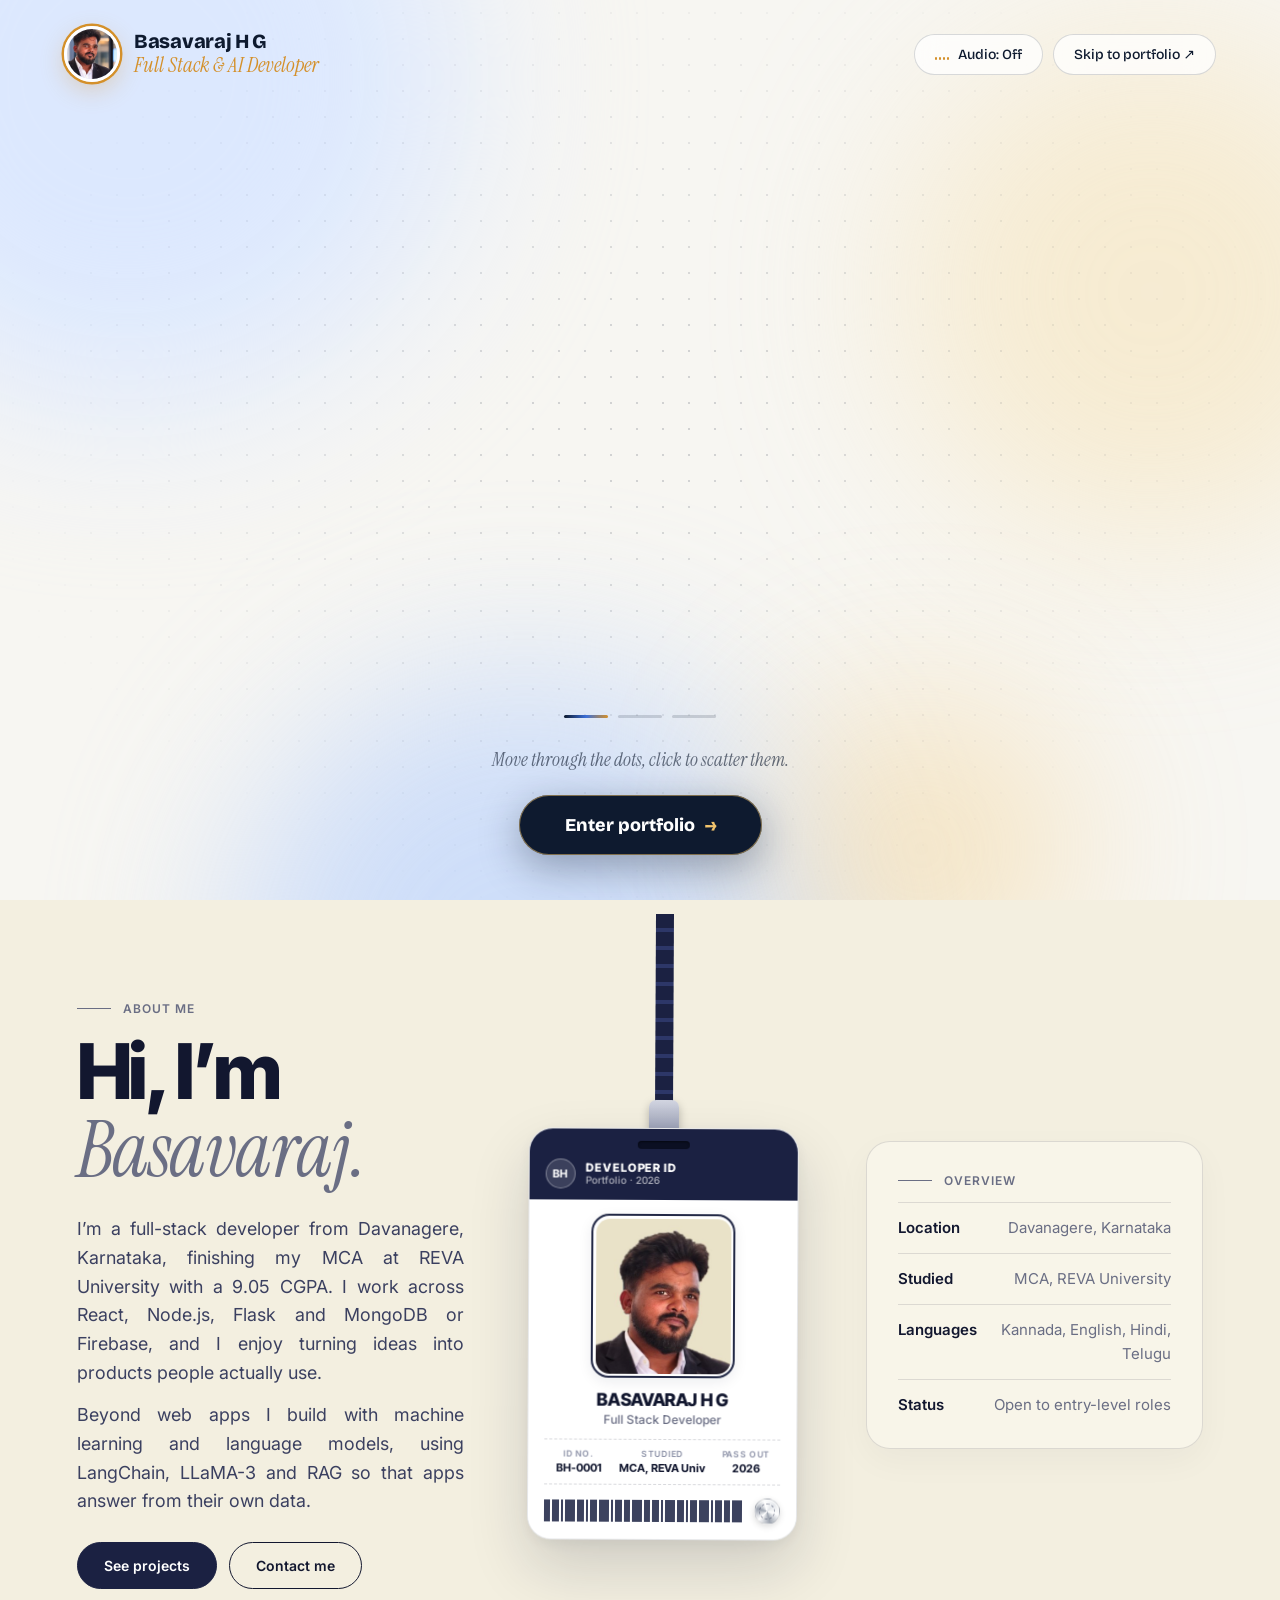
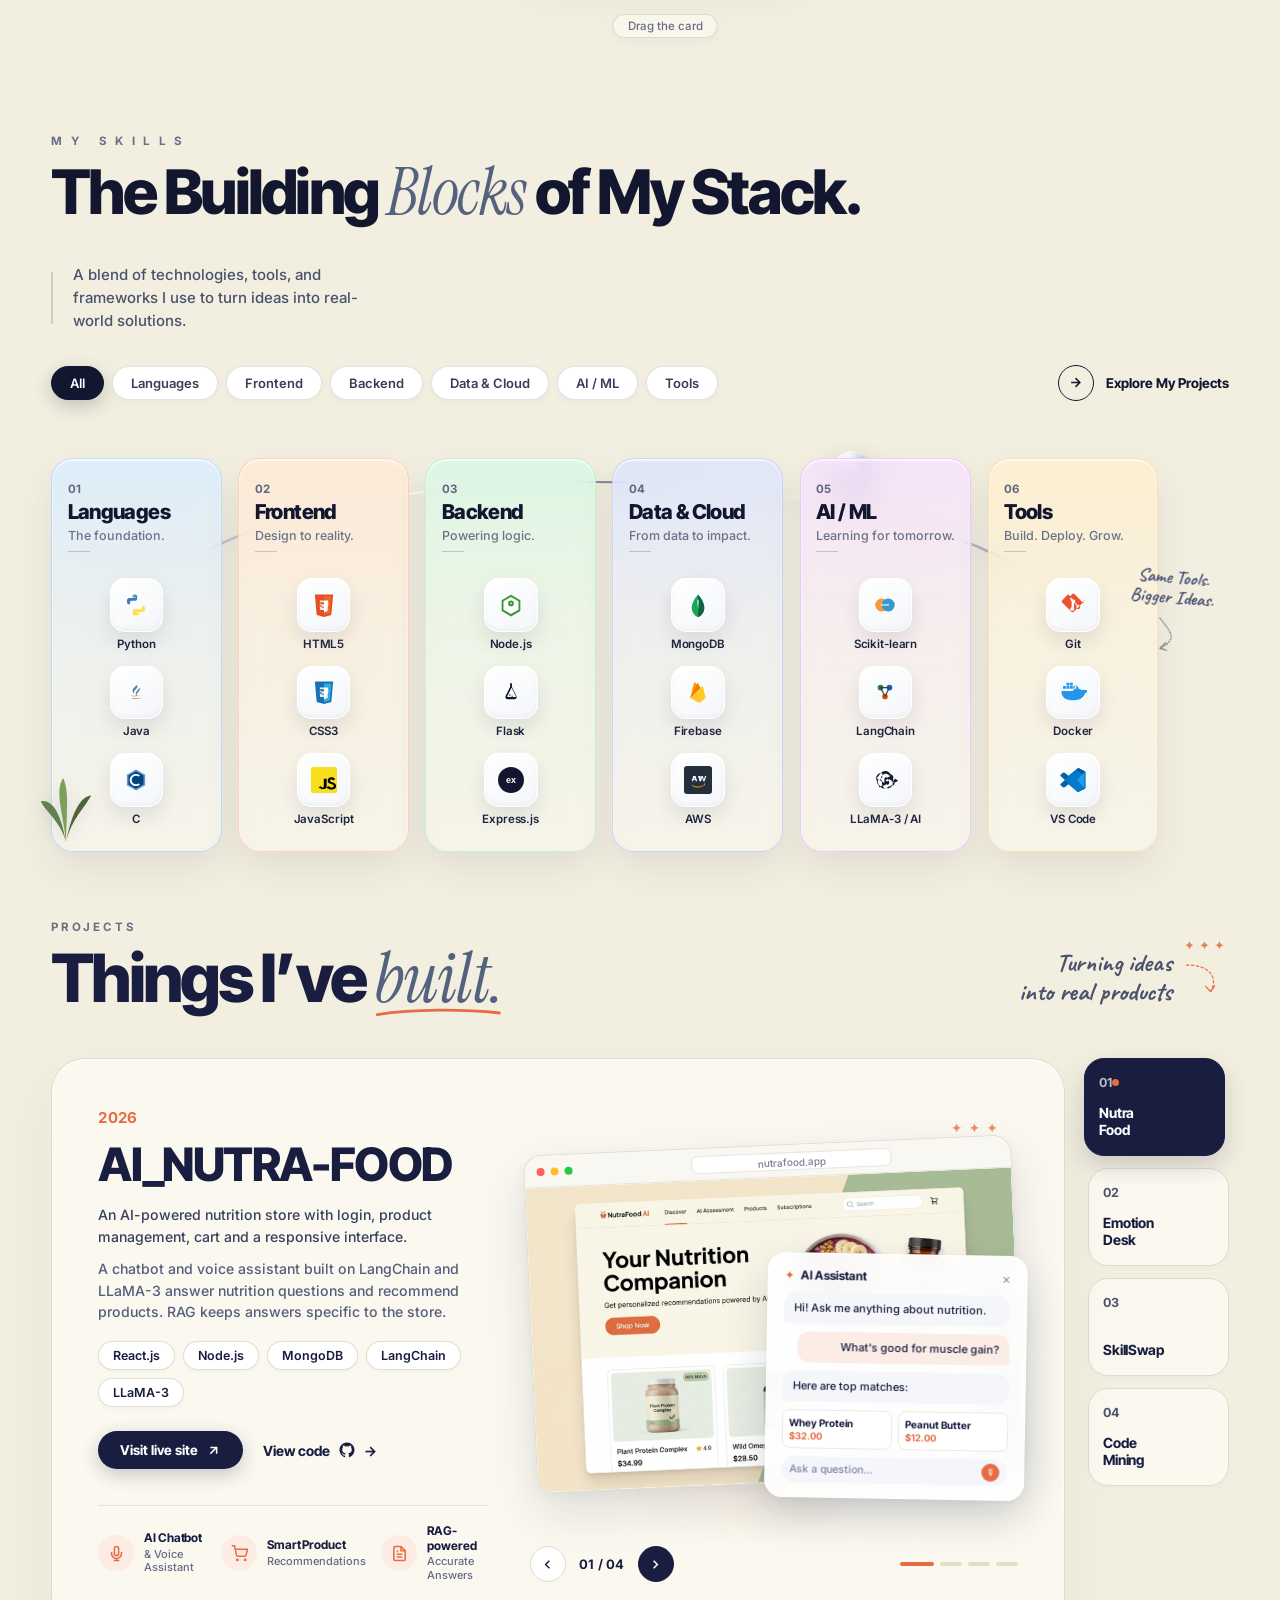
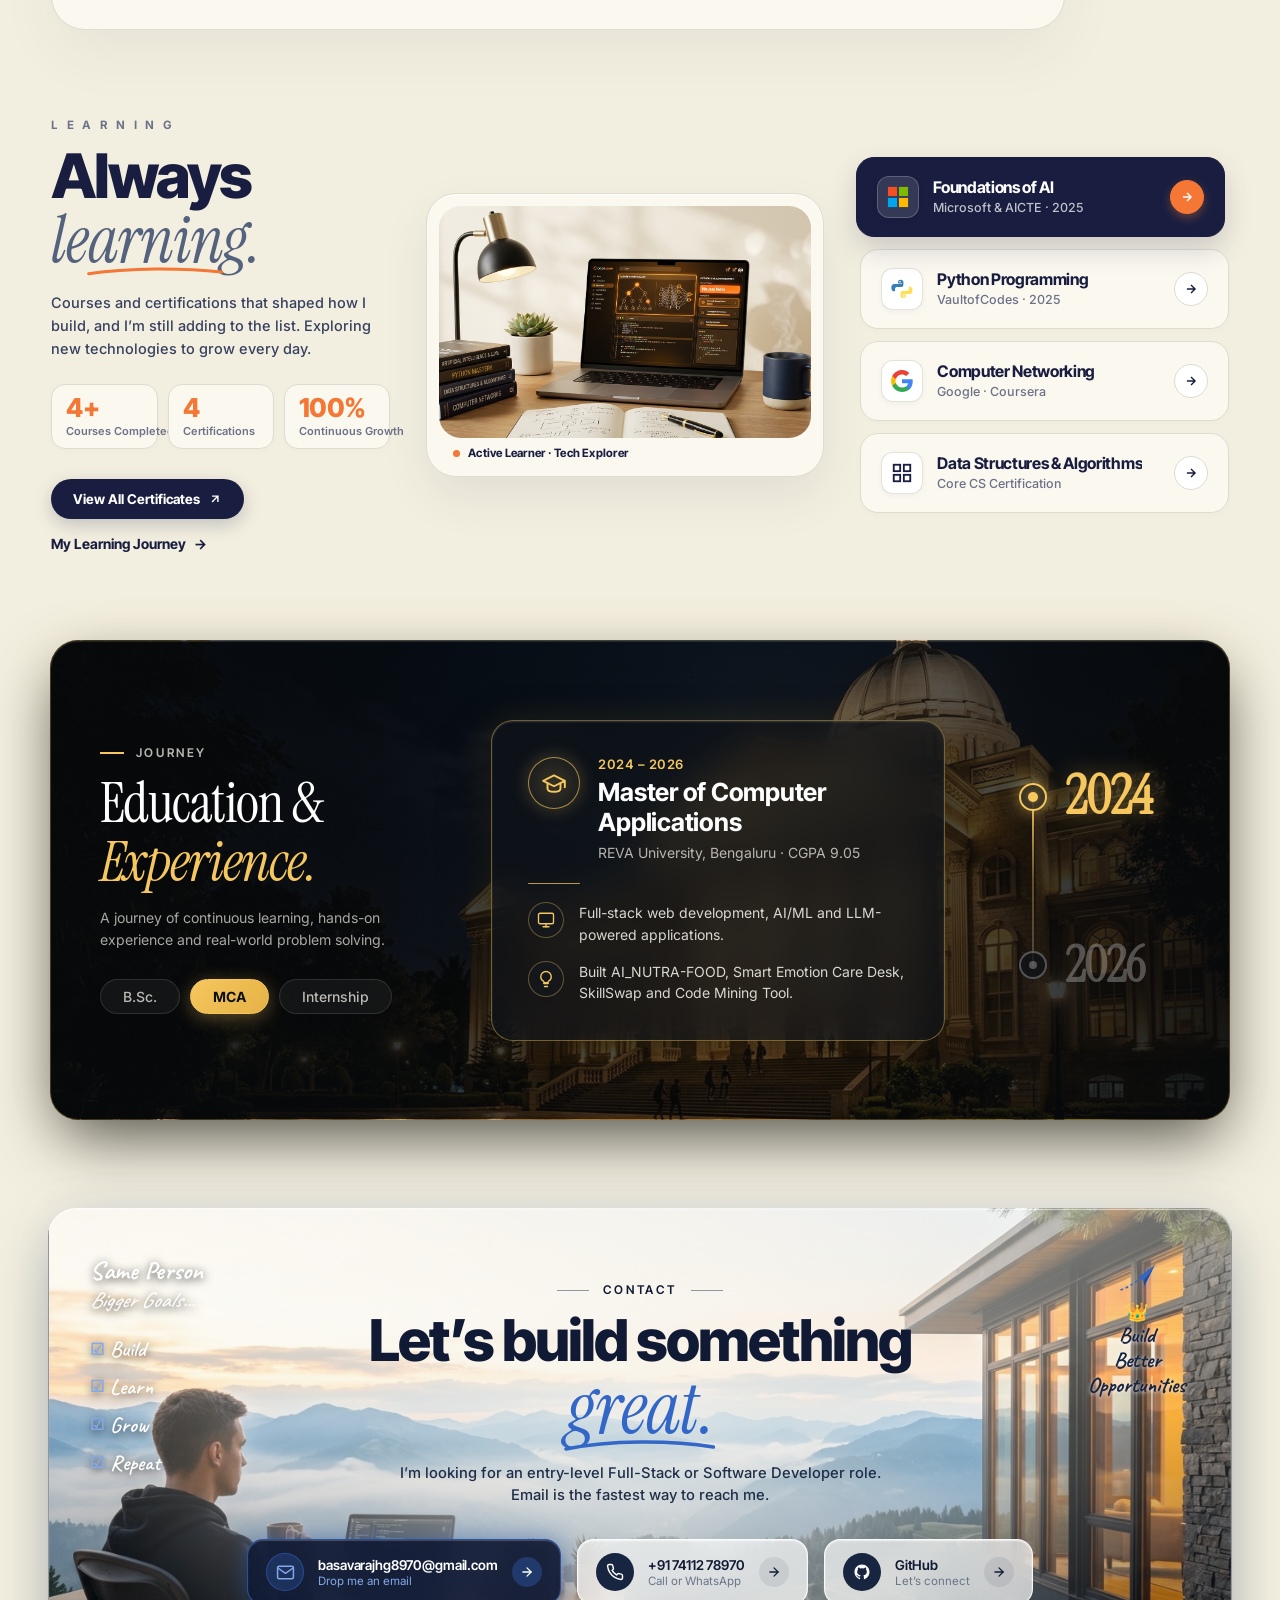
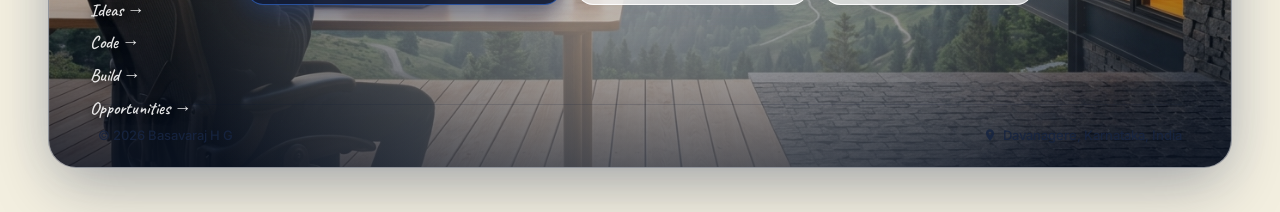
==== commit 97cab413: "new" ====
--- a/index.html
+++ b/index.html
@@ -6,49 +6,56 @@
 <title>Basavaraj H G — Full Stack Developer</title>
 <link rel="preconnect" href="https://fonts.googleapis.com">
 <link rel="preconnect" href="https://fonts.gstatic.com" crossorigin>
-<link href="https://fonts.googleapis.com/css2?family=Inter+Tight:wght@500;600;700;800&family=Inter:wght@400;500;600&family=Instrument+Serif:ital@0;1&family=Caveat:wght@600;700&display=swap" rel="stylesheet">
+<link href="https://fonts.googleapis.com/css2?family=Inter+Tight:wght@500;600;700;800&family=Inter:wght@400;500;600&family=Instrument+Serif:ital@0;1&family=Caveat:wght@600;700&family=Bricolage+Grotesque:opsz,wght@12..96,500;12..96,800&display=swap" rel="stylesheet">
 <link rel="stylesheet" href="styles.css">
 </head>
 <body>
-<!-- CINEMATIC INTRO LANDING PORTAL -->
-<div class="intro-portal" id="introPortal" aria-label="Cinematic introduction">
-  <div class="intro-media-wrap">
-    <video class="intro-bg-vid" id="introVid" playsinline autoplay muted loop preload="auto">
-      <source src="assets/cinematic-intro.webm" type="video/webm">
-      <source src="assets/cinematic-intro.mp4" type="video/mp4">
-      <source src="assets/1792764527006612.mp4" type="video/mp4">
-    </video>
-    <audio id="introAudio" src="assets/om-veezha-veera-bgm.mp3" loop preload="auto"></audio>
-    <div class="intro-overlay"></div>
-  </div>
-
-  <header class="intro-header">
-    <div class="intro-brand">
-      <span class="intro-logo">BH</span>
-      <div class="intro-brand-meta">
-        <strong>Basavaraj H G</strong>
-        <span>Full Stack &amp; AI Developer</span>
-      </div>
-    </div>
-    <div class="intro-header-acts">
-      <button class="intro-audio-btn" id="introAudioBtn" type="button" aria-label="Toggle cinematic music: OM - Veezha Veera BGM" title="OM: Veezha Veera BGM (Instrumental)">
-        <span class="eq-bars" aria-hidden="true"><i></i><i></i><i></i><i></i></span>
-        <span class="audio-lbl">Audio: Off</span>
-      </button>
-      <button class="intro-skip-btn" id="introSkipBtn" type="button">Skip to Portfolio ↗</button>
-    </div>
-  </header>
-
-  <div class="intro-content">
-    <div class="intro-actions">
-      <button class="enter-btn" id="enterBtn" type="button">
-        <span>Enter Portfolio</span>
-        <svg viewBox="0 0 24 24" fill="none" stroke="currentColor" stroke-width="2.5"><path d="M5 12h14M12 5l7 7-7 7"/></svg>
-      </button>
-    </div>
-  </div>
-
-  <div class="intro-progress-bar" id="introProgress" aria-hidden="true"><i></i></div>
+<!-- NEW INTERACTIVE PARTICLE LANDING PORTAL -->
+<div class="intro-portal lp-portal" id="introPortal" aria-label="Interactive introduction">
+  <div class="lp-stage" id="lpStage">
+    <div class="lp-blobs" aria-hidden="true"><i></i><i></i><i></i><i></i></div>
+    <div class="lp-dots" aria-hidden="true"></div>
+    <canvas id="lpCanvas" aria-hidden="true"></canvas>
+    <div class="lp-glow" id="lpGlow"></div>
+    <h1 class="lp-sr-only">Basavaraj H G, Full Stack and AI Developer</h1>
+
+    <header class="lp-header">
+      <div class="lp-brand">
+        <img class="lp-logo" id="lpFace" src="assets/profile-face.png" alt="Basavaraj H G">
+        <div><b>Basavaraj H G</b><span>Full Stack &amp; AI Developer</span></div>
+      </div>
+      <div class="lp-actions">
+        <button class="lp-pill" id="lpAudio" type="button"><span class="lp-eq"><i></i><i></i><i></i><i></i></span><span id="lpAl">Audio: Off</span></button>
+        <button class="lp-pill lp-skip" id="lpSkip" type="button">Skip to portfolio ↗</button>
+      </div>
+    </header>
+
+    <div class="lp-foot">
+      <div class="lp-ticks" id="lpTicks">
+        <button type="button" aria-label="Show name"></button>
+        <button type="button" aria-label="Show Full Stack"></button>
+        <button type="button" aria-label="Show AI Developer"></button>
+      </div>
+      <div class="lp-hint">Move through the dots, click to scatter them.</div>
+      <button class="lp-enter" id="lpEnter" type="button">Enter portfolio<span>→</span></button>
+    </div>
+  </div>
+
+  <div class="lp-welcome" id="lpWelcome" aria-live="polite">
+    <div class="lp-wbg" id="lpWbg"></div>
+    <div class="lp-wphoto-wrap">
+      <img class="lp-wphoto" id="lpWimg" src="assets/welcome-board.png" alt="Basavaraj H G">
+      <div class="lp-wgradient"></div>
+    </div>
+    <div class="lp-wsweep"></div>
+    <div class="lp-wcontent">
+      <div class="lp-wt" id="lpWt" aria-label="Welcome"></div>
+      <p class="lp-wn">I’m Basavaraj H G</p>
+      <p class="lp-wr">Full Stack &amp; AI Developer · taking you to my portfolio</p>
+      <div class="lp-wbar"><i></i></div>
+    </div>
+  </div>
+  <audio id="lpAudioTrack" src="assets/om-veezha-veera-bgm.mp3" loop preload="auto"></audio>
 </div>
 
 <header class="nav"><a class="logo" href="#top" id="logoIntroBtn" aria-label="Replay intro video" title="Replay intro video">BH</a>
--- a/styles.css
+++ b/styles.css
@@ -31,7 +31,9 @@
 
 html {
     scroll-behavior: smooth;
-    scroll-padding-top: 90px
+    scroll-padding-top: 90px;
+    overflow-x: hidden;
+    max-width: 100%;
 }
 
 body {
@@ -39,7 +41,13 @@
     background: radial-gradient(1100px 560px at 50% -8%, #fbf4cf, transparent 70%), var(--bg);
     color: var(--ink);
     font: 400 16px/1.6 var(--bd);
-    overflow-x: hidden
+    overflow-x: hidden;
+    max-width: 100%;
+    width: 100%;
+}
+
+img, video {
+    max-width: 100%;
 }
 
 a {
@@ -3925,6 +3933,10 @@
         width: 100%;
         justify-content: space-between;
     }
+    .c-card-val {
+        font-size: clamp(12.5px, 3.5vw, 13.5px);
+        word-break: break-all;
+    }
     .c-title {
         font-size: clamp(32px, 8vw, 42px);
     }
@@ -3952,66 +3964,229 @@
 }
 
 @media(max-width:900px) {
-    .person {
-        left: 62%
-    }
-
-    .abt,
-    .pt,
-    .jg {
-        grid-template-columns: 1fr
-    }
-
-    .cts {
-        grid-template-columns: repeat(2, 1fr)
-    }
-
-    .mcs {
-        grid-template-columns: 1fr
-    }
-
-    .g7 {
-        grid-template-columns: repeat(5, 1fr)
-    }
-
-    .info {
-        position: static
-    }
-
+    .nav {
+        padding: 0 clamp(10px, 3vw, 24px);
+        top: calc(10px + env(safe-area-inset-top, 0px));
+    }
+    .logo {
+        width: 38px;
+        height: 38px;
+        font-size: 13.5px;
+    }
+    .pill {
+        max-width: calc(100vw - 68px);
+        padding: 4px;
+        gap: 2px;
+        -webkit-overflow-scrolling: touch;
+    }
+    .pill a {
+        padding: 6px 11px;
+        font-size: 12px;
+    }
+    .ghost {
+        font-size: clamp(64px, 14vw, 150px);
+        top: 11vh;
+    }
     .person {
         left: 50%;
-        margin-left: calc(min(70vh, 560px)*-.355);
-        height: min(70vh, 560px);
+        top: clamp(85px, 10vh, 120px);
+        bottom: auto;
+        height: clamp(420px, 50vh, 560px);
+        margin-left: calc(clamp(420px, 50vh, 560px) * -0.355);
         opacity: .85;
     }
-
     .char-vid-ctrls {
-        left: 50% !important;
-        bottom: 2.5vh !important;
-        top: auto !important;
-        transform: translateX(-50%) !important;
-    }
-
+        left: calc(50% + clamp(420px, 50vh, 560px) * 0.355 + 10px);
+        top: clamp(140px, 20vh, 220px);
+        bottom: auto;
+    }
     .hero {
-        padding-bottom: 4vh
-    }
-
-    .yrs {
-        flex-direction: row;
-        border-left: 0;
-        border-top: 2px dashed var(--line);
-        padding: 16px 0 0;
-        min-height: 0
-    }
-
+        padding: 105px clamp(16px, 4.5vw, 32px) clamp(48px, 6.5vh, 64px);
+    }
     .scrl {
-        display: none
-    }
-}
-
-@media(max-width:560px) {
-    .g7 {
-        grid-template-columns: repeat(4, 1fr)
+        display: none;
+    }
+}
+
+@media(max-width:640px) {
+    .hero {
+        padding: 95px 18px clamp(46px, 6vh, 58px);
+        min-height: 100svh;
+    }
+    .ghost {
+        font-size: clamp(44px, 13vw, 84px);
+        top: 13vh;
+    }
+    .person {
+        left: 50%;
+        top: clamp(75px, 9.5vh, 95px);
+        bottom: auto;
+        height: clamp(280px, 46vh, 420px);
+        margin-left: calc(clamp(280px, 46vh, 420px) * -0.355);
+        opacity: 0.85;
+    }
+    h1 {
+        font-size: clamp(34px, 9.5vw, 54px);
+    }
+    .sub {
+        font-size: clamp(14px, 3.8vw, 16px);
+        line-height: 1.5;
+        margin: 14px 0 22px;
+        max-width: 100%;
+    }
+    .acts {
+        gap: 10px;
+        width: 100%;
+    }
+    .btn {
+        padding: 12px 22px;
+        font-size: 13.5px;
+    }
+    .char-vid-ctrls {
+        left: auto;
+        right: clamp(12px, calc(50% - clamp(280px, 46vh, 420px) * 0.355 - 50px), 80px);
+        top: clamp(120px, 16vh, 180px);
+        bottom: auto;
+    }
+    .char-vid-ctrls.open {
+        padding: 5px 10px;
+        gap: 8px;
+        max-width: calc(100vw - 36px);
+    }
+    .vid-label {
+        font-size: 11.5px;
+    }
+    .abt {
+        gap: 28px;
+    }
+    .abt-story .lead {
+        font-size: clamp(14px, 3.7vw, 15.5px);
+        text-align: left;
+        line-height: 1.6;
+    }
+    .lan {
+        height: clamp(520px, 70vh, 590px);
+    }
+    .strap {
+        height: 140px;
+    }
+    .idc {
+        top: 154px;
+        width: min(260px, 86vw);
+        left: calc(min(260px, 86vw) * -0.5);
+        border-radius: 20px;
+    }
+    .idc-meta {
+        padding: 8px 10px;
+        gap: 6px;
+    }
+    .idc-lbl {
+        font-size: 8.5px;
+    }
+    .idc-val {
+        font-size: 10px;
+    }
+    .abt-facts {
+        padding: 18px 16px;
+        border-radius: 18px;
+    }
+    .facts div {
+        font-size: clamp(13px, 3.5vw, 14.5px);
+        padding: 11px 0;
+        gap: 10px;
+    }
+    .facts b {
+        flex-shrink: 0;
+    }
+    .facts span {
+        word-break: break-word;
+    }
+}
+
+@media(max-width:480px) {
+    .pill {
+        max-width: calc(100vw - 60px);
+    }
+    .pill a {
+        padding: 5px 9px;
+        font-size: 11.5px;
+    }
+    .podium-columns-grid {
+        grid-template-columns: repeat(2, 1fr);
+        gap: 10px;
+    }
+    .stack-slab {
+        padding: 14px 8px;
+        border-radius: 14px;
+    }
+    .slab-head {
+        margin-bottom: 12px;
+    }
+    .slab-title {
+        font-size: 15px;
+    }
+    .slab-sub {
+        font-size: 10px;
+    }
+    .cube-box {
+        width: 40px;
+        height: 40px;
+        border-radius: 10px;
+    }
+    .cube-box svg {
+        width: 22px;
+        height: 22px;
+    }
+    .tech-name {
+        font-size: 10.5px;
+    }
+    .project-showcase-card {
+        padding: 18px 14px;
+    }
+    .rail-card {
+        min-width: 110px;
+        min-height: 70px;
+        padding: 8px 10px;
+    }
+    .rail-title {
+        font-size: 12px;
+    }
+    .p-acts-row {
+        flex-direction: column;
+        width: 100%;
+        gap: 10px;
+    }
+    .p-acts-row .btn {
+        width: 100%;
+        justify-content: center;
+    }
+    .cert-modal-card {
+        padding: 20px 16px;
+        border-radius: 18px;
+        max-width: calc(100vw - 28px);
+    }
+    .modal-meta-grid {
+        grid-template-columns: 1fr;
+        gap: 8px;
+        padding: 10px 12px;
+    }
+    .cert-card-left {
+        gap: 10px;
+    }
+    .cert-logo-box {
+        width: 36px;
+        height: 36px;
+        border-radius: 10px;
+    }
+    .cert-logo-box svg {
+        width: 18px;
+        height: 18px;
+    }
+    .cert-title {
+        font-size: 13.5px;
+    }
+    .cert-issuer {
+        font-size: 11.5px;
     }
 }
 
@@ -4046,307 +4221,543 @@
 }
 
 /* ============================================================
-   CINEMATIC INTRO LANDING PORTAL
+   NEW INTERACTIVE PARTICLE LANDING PORTAL (SCOPED)
    ============================================================ */
-.intro-portal {
-    position: fixed;
-    inset: 0;
-    z-index: 9999;
-    background: #0b0e1b;
-    color: #fff;
-    display: flex;
-    flex-direction: column;
-    justify-content: space-between;
-    overflow: hidden;
-    transition: opacity .85s cubic-bezier(.2, .8, .2, 1), transform .85s cubic-bezier(.2, .8, .2, 1), filter .85s cubic-bezier(.2, .8, .2, 1);
-    will-change: opacity, transform, filter;
-}
-
-.intro-portal.entered {
-    opacity: 0;
-    transform: scale(1.06);
-    filter: blur(12px);
-    pointer-events: none;
-}
-
-.intro-media-wrap {
+:root {
+  --lp-bg: #f7f6f2;
+  --lp-navy: #0e1a2f;
+  --lp-blue: #3b6fd8;
+  --lp-gold: #d4902a;
+  --lp-goldl: #f2c46d;
+  --lp-ice: #dbe8ff;
+  --lp-champ: #f6e3b8;
+  --lp-muted: rgba(14, 26, 47, 0.62);
+  --lp-sans: "Bricolage Grotesque", system-ui, -apple-system, "Segoe UI", sans-serif;
+  --lp-serif: "Instrument Serif", Georgia, serif;
+}
+
+.intro-portal.lp-portal {
+  position: fixed;
+  inset: 0;
+  z-index: 99999;
+  background: var(--lp-bg);
+  color: var(--lp-navy);
+  font-family: var(--lp-sans);
+  overflow: hidden;
+  transition: opacity .8s cubic-bezier(.2, .8, .2, 1), transform .8s cubic-bezier(.2, .8, .2, 1);
+}
+
+.intro-portal.lp-portal.entered {
+  opacity: 0;
+  transform: scale(1.04);
+  pointer-events: none;
+}
+
+.lp-stage {
+  position: relative;
+  height: 100%;
+  width: 100%;
+  padding: env(safe-area-inset-top, 0px) 0 env(safe-area-inset-bottom, 0px);
+  overflow: hidden;
+}
+
+.lp-blobs i {
+  position: absolute;
+  border-radius: 50%;
+  filter: blur(90px);
+  animation: lpDrift 22s ease-in-out infinite alternate;
+}
+.lp-blobs i:nth-child(1) { width: 52vmax; height: 52vmax; left: -16vmax; top: -20vmax; background: var(--lp-ice); opacity: .95; }
+.lp-blobs i:nth-child(2) { width: 40vmax; height: 40vmax; right: -10vmax; top: 4vh; background: var(--lp-champ); opacity: .55; animation-duration: 27s; }
+.lp-blobs i:nth-child(3) { width: 46vmax; height: 46vmax; left: 18vw; bottom: -28vmax; background: #c4d8fb; opacity: .8; animation-duration: 30s; }
+.lp-blobs i:nth-child(4) { width: 24vmax; height: 24vmax; right: 16vw; bottom: -8vmax; background: var(--lp-goldl); opacity: .35; animation-duration: 24s; }
+
+@keyframes lpDrift {
+  to { transform: translate(7vw, 5vh) scale(1.15); }
+}
+
+.lp-dots {
+  position: absolute;
+  inset: 0;
+  background-image: radial-gradient(rgba(14, 26, 47, .16) 1.2px, transparent 1.3px);
+  background-size: 26px 26px;
+  -webkit-mask: radial-gradient(ellipse at 50% 46%, #000 10%, transparent 75%);
+  mask: radial-gradient(ellipse at 50% 46%, #000 10%, transparent 75%);
+}
+
+#lpCanvas {
+  position: absolute;
+  inset: 0;
+}
+
+.lp-glow {
+  position: fixed;
+  left: 0;
+  top: 0;
+  width: 360px;
+  height: 360px;
+  margin: -180px 0 0 -180px;
+  border-radius: 50%;
+  pointer-events: none;
+  opacity: 0;
+  transition: opacity .4s;
+  background: radial-gradient(circle, rgba(242, 196, 109, .35), transparent 65%);
+}
+
+.lp-sr-only {
+  position: absolute;
+  width: 1px;
+  height: 1px;
+  overflow: hidden;
+  clip: rect(0, 0, 0, 0);
+}
+
+.lp-header {
+  position: absolute;
+  z-index: 5;
+  left: 0;
+  right: 0;
+  top: env(safe-area-inset-top, 0px);
+  display: flex;
+  justify-content: space-between;
+  align-items: center;
+  padding: 26px clamp(18px, 5vw, 90px);
+}
+
+.lp-brand {
+  display: flex;
+  gap: 14px;
+  align-items: center;
+}
+
+.lp-logo {
+  width: 56px;
+  height: 56px;
+  border-radius: 50%;
+  object-fit: cover;
+  border: 3.5px solid #fff;
+  box-shadow: 0 0 0 2.5px var(--lp-gold), 0 8px 24px rgba(212, 144, 42, .3);
+}
+
+.lp-brand b {
+  display: block;
+  font-size: 20px;
+  font-weight: 800;
+  color: var(--lp-navy);
+  line-height: 1.15;
+  letter-spacing: -.015em;
+}
+
+.lp-brand span {
+  font-family: var(--lp-serif);
+  font-style: italic;
+  font-size: 21px;
+  color: var(--lp-gold);
+  line-height: 1.15;
+  display: block;
+}
+
+.lp-actions {
+  display: flex;
+  gap: 10px;
+}
+
+.lp-pill {
+  font: 500 14px var(--lp-sans);
+  color: var(--lp-navy);
+  padding: 11px 20px;
+  border-radius: 99px;
+  cursor: pointer;
+  text-decoration: none;
+  display: inline-flex;
+  gap: 9px;
+  align-items: center;
+  background: rgba(255, 255, 255, .75);
+  border: 1px solid rgba(14, 26, 47, .16);
+  backdrop-filter: blur(14px);
+  -webkit-backdrop-filter: blur(14px);
+  transition: border-color .2s, background .2s, transform .2s;
+}
+
+.lp-pill:hover {
+  background: #fff;
+  border-color: var(--lp-gold);
+}
+
+.lp-eq {
+  display: inline-flex;
+  gap: 2px;
+  align-items: flex-end;
+  height: 12px;
+}
+
+.lp-eq i {
+  width: 2px;
+  height: 3px;
+  background: var(--lp-gold);
+  border-radius: 2px;
+}
+
+.lp-pill.on .lp-eq i {
+  animation: lpEq .8s ease-in-out infinite alternate;
+}
+.lp-pill.on .lp-eq i:nth-child(2) { animation-delay: .2s; }
+.lp-pill.on .lp-eq i:nth-child(3) { animation-delay: .4s; }
+.lp-pill.on .lp-eq i:nth-child(4) { animation-delay: .1s; }
+
+@keyframes lpEq {
+  to { height: 12px; }
+}
+
+.lp-foot {
+  position: absolute;
+  z-index: 5;
+  left: 0;
+  right: 0;
+  bottom: max(5vh, 30px);
+  display: flex;
+  flex-direction: column;
+  align-items: center;
+  gap: 20px;
+}
+
+.lp-ticks {
+  display: flex;
+  gap: 10px;
+}
+
+.lp-ticks button {
+  width: 44px;
+  height: 18px;
+  background: none;
+  border: 0;
+  cursor: pointer;
+  position: relative;
+}
+
+.lp-ticks button::after {
+  content: "";
+  position: absolute;
+  left: 0;
+  right: 0;
+  top: 8px;
+  height: 3px;
+  border-radius: 3px;
+  background: rgba(14, 26, 47, .16);
+  transition: background .3s;
+}
+
+.lp-ticks button.a::after {
+  background: linear-gradient(90deg, var(--lp-navy), var(--lp-blue), var(--lp-gold));
+}
+
+.lp-hint {
+  font-family: var(--lp-serif);
+  font-style: italic;
+  font-size: 19px;
+  color: var(--lp-muted);
+}
+
+.lp-enter {
+  position: relative;
+  overflow: hidden;
+  font: 800 18px var(--lp-sans);
+  color: #fff;
+  border: 0;
+  cursor: pointer;
+  padding: 19px 46px;
+  border-radius: 99px;
+  background: var(--lp-navy);
+  box-shadow: 0 12px 40px rgba(14, 26, 47, .35), 0 0 0 1px rgba(242, 196, 109, .5) inset;
+  transition: transform .2s, box-shadow .3s;
+}
+
+.lp-enter::before {
+  content: "";
+  position: absolute;
+  inset: 0;
+  background: linear-gradient(110deg, transparent 30%, rgba(242, 196, 109, .5) 50%, transparent 70%);
+  transform: translateX(-120%);
+  animation: lpSheen 4s ease-in-out infinite;
+}
+
+@keyframes lpSheen {
+  40%, 100% { transform: translateX(120%); }
+}
+
+.lp-enter:hover {
+  transform: translateY(-3px);
+  box-shadow: 0 0 0 7px rgba(212, 144, 42, .2), 0 18px 56px rgba(212, 144, 42, .5);
+}
+
+.lp-enter span {
+  display: inline-block;
+  margin-left: 10px;
+  color: var(--lp-goldl);
+  transition: transform .25s;
+}
+
+.lp-enter:hover span {
+  transform: translateX(6px);
+}
+
+.lp-pill:focus-visible, .lp-enter:focus-visible, .lp-ticks button:focus-visible {
+  outline: 3px solid var(--lp-blue);
+  outline-offset: 3px;
+}
+
+/* full-screen welcome */
+.lp-welcome {
+  position: fixed;
+  inset: 0;
+  z-index: 100000;
+  overflow: hidden;
+  background: #0c1524;
+  pointer-events: none;
+  clip-path: circle(0% at 50% 92%);
+  transition: clip-path .9s cubic-bezier(.7, 0, .2, 1);
+}
+
+.lp-welcome.go {
+  clip-path: circle(150% at 50% 92%);
+  pointer-events: auto;
+}
+
+.lp-wbg {
+  position: absolute;
+  inset: -10%;
+  background-size: cover;
+  background-position: center;
+  background-image: url('assets/welcome-board.png');
+  filter: blur(50px) brightness(.35);
+  opacity: 0.65;
+}
+
+.lp-wphoto-wrap {
+  position: absolute;
+  inset: 0;
+  width: 100%;
+  height: 100%;
+  overflow: hidden;
+  display: flex;
+  align-items: center;
+  justify-content: center;
+}
+
+.lp-wphoto {
+  position: absolute;
+  inset: 0;
+  width: 100%;
+  height: 100%;
+  object-fit: contain;
+  object-position: center center;
+  opacity: 0;
+  transform-origin: center center;
+}
+
+@media (min-aspect-ratio: 18/10) and (max-aspect-ratio: 22/10) {
+  .lp-wphoto {
+    object-fit: cover;
+  }
+}
+
+.lp-welcome.go .lp-wphoto {
+  animation: lpSettle 4.2s .1s cubic-bezier(.16, 1, .3, 1) forwards;
+}
+
+@keyframes lpSettle {
+  0% { opacity: 0; transform: scale(1.02); }
+  15% { opacity: 1; }
+  100% { opacity: 1; transform: scale(1); }
+}
+
+.lp-wgradient {
+  display: none;
+}
+
+.lp-wsweep {
+  position: absolute;
+  inset: 0;
+  background: linear-gradient(105deg, transparent 35%, rgba(242, 196, 109, .15) 50%, transparent 65%);
+  transform: translateX(-110%);
+  pointer-events: none;
+  z-index: 12;
+}
+
+.lp-welcome.go .lp-wsweep {
+  animation: lpSweep 2.2s .4s cubic-bezier(.2, .7, .2, 1) forwards;
+}
+
+@keyframes lpSweep {
+  to { transform: translateX(110%); }
+}
+
+.lp-wcontent {
+  display: none; /* Background loading transition active; overlay hidden as requested */
+}
+
+.lp-wt {
+  font-family: 'Inter Tight', 'Inter', system-ui, -apple-system, sans-serif;
+  font-weight: 800;
+  font-size: clamp(52px, 7.8vw, 86px);
+  letter-spacing: -.035em;
+  line-height: .95;
+  color: #ffffff;
+  display: flex;
+  overflow: hidden;
+  padding-bottom: .08em;
+}
+
+.lp-wt span {
+  display: inline-block;
+  transform: translateY(115%);
+  opacity: 0;
+}
+
+.lp-welcome.go .lp-wt span {
+  animation: lpUp .65s cubic-bezier(.2, .8, .2, 1) forwards;
+  animation-delay: calc(.35s + var(--i) * .055s);
+}
+
+@keyframes lpUp {
+  to { transform: none; opacity: 1; }
+}
+
+.lp-wn {
+  margin-top: 18px;
+  font-family: 'Instrument Serif', Georgia, serif;
+  font-style: italic;
+  font-size: clamp(26px, 3.8vw, 40px);
+  color: #d4902a;
+  opacity: 0;
+  transform: translateY(14px);
+}
+
+.lp-welcome.go .lp-wn {
+  animation: lpIn .7s .95s forwards;
+}
+
+.lp-wr {
+  margin-top: 8px;
+  font-family: 'Inter', system-ui, -apple-system, sans-serif;
+  font-size: clamp(13px, 1.35vw, 15.5px);
+  font-weight: 500;
+  color: rgba(255, 255, 255, .88);
+  opacity: 0;
+  letter-spacing: -.01em;
+}
+
+.lp-welcome.go .lp-wr {
+  animation: lpIn .7s 1.2s forwards;
+}
+
+@keyframes lpIn {
+  to { opacity: 1; transform: none; }
+}
+
+.lp-wbar {
+  margin-top: 22px;
+  width: min(190px, 38vw);
+  height: 2.5px;
+  border-radius: 99px;
+  background: rgba(255, 255, 255, .15);
+  overflow: hidden;
+  opacity: 0;
+}
+
+.lp-wbar i {
+  display: block;
+  height: 100%;
+  width: 0;
+  background: linear-gradient(90deg, #d4902a, #f2c46d);
+  border-radius: 99px;
+}
+
+.lp-welcome.go .lp-wbar {
+  animation: lpIn .3s 1.35s forwards;
+}
+
+.lp-welcome.go .lp-wbar i {
+  animation: lpFill 2.7s 1.45s linear forwards;
+}
+
+@keyframes lpFill {
+  to { width: 100%; }
+}
+
+@media(max-width: 760px) {
+  .lp-skip { display: none; }
+  .lp-header {
+    padding: 18px clamp(12px, 3.5vw, 24px);
+    gap: 10px;
+  }
+  .lp-logo {
+    width: 44px;
+    height: 44px;
+  }
+  .lp-brand {
+    gap: 10px;
+  }
+  .lp-brand b {
+    font-size: 16px;
+  }
+  .lp-brand span {
+    font-size: 15px;
+  }
+  .lp-actions {
+    gap: 6px;
+  }
+  .lp-pill {
+    padding: 8px 14px;
+    font-size: 12px;
+  }
+  .lp-wphoto-wrap {
     position: absolute;
     inset: 0;
-    overflow: hidden;
-    z-index: 1;
-}
-
-.intro-bg-vid {
     width: 100%;
     height: 100%;
-    object-fit: cover;
+  }
+  .lp-wphoto {
+    object-fit: contain;
     object-position: center center;
-    transform: scale(1.02);
-    transition: transform 8s ease-out;
-}
-
-.intro-portal:not(.entered) .intro-bg-vid {
-    transform: scale(1.08);
-}
-
-.intro-overlay {
-    position: absolute;
-    inset: 0;
-    background: radial-gradient(circle at 50% 45%, rgba(11, 14, 27, 0.1) 0%, rgba(11, 14, 27, 0.45) 60%, rgba(11, 14, 27, 0.85) 100%),
-                linear-gradient(180deg, rgba(11, 14, 27, .7) 0%, rgba(11, 14, 27, .1) 30%, rgba(11, 14, 27, .1) 60%, rgba(11, 14, 27, .9) 100%);
-    pointer-events: none;
-}
-
-.intro-header {
-    position: relative;
-    z-index: 10;
-    display: flex;
-    justify-content: space-between;
-    align-items: center;
-    padding: clamp(20px, 4vh, 40px) clamp(24px, 5vw, 60px);
-}
-
-.intro-brand {
-    display: flex;
-    align-items: center;
-    gap: 14px;
-}
-
-.intro-logo {
-    width: 44px;
-    height: 44px;
-    border-radius: 50%;
-    background: linear-gradient(135deg, #d9623b, #f39c12);
-    color: #fff;
-    display: grid;
-    place-items: center;
-    font: 800 16px var(--hd);
-    box-shadow: 0 8px 24px rgba(217, 98, 59, .4), inset 0 0 0 1px rgba(255, 255, 255, .3);
-}
-
-.intro-brand-meta {
-    display: flex;
-    flex-direction: column;
-    gap: 2px;
-}
-
-.intro-brand-meta strong {
-    font: 700 15px var(--hd);
-    letter-spacing: -.02em;
-    color: #fff;
-}
-
-.intro-brand-meta span {
-    font: 500 12px var(--bd);
-    color: rgba(255, 255, 255, .65);
-}
-
-.intro-header-acts {
-    display: flex;
-    align-items: center;
-    gap: 12px;
-}
-
-.intro-audio-btn {
-    display: inline-flex;
-    align-items: center;
-    gap: 10px;
-    padding: 8px 16px;
-    border-radius: 99px;
-    background: rgba(255, 255, 255, .12);
-    backdrop-filter: blur(12px);
-    -webkit-backdrop-filter: blur(12px);
-    border: 1px solid rgba(255, 255, 255, .2);
-    color: #fff;
-    font: 600 13px var(--bd);
-    cursor: pointer;
-    transition: all .25s ease;
-}
-
-.intro-audio-btn:hover {
-    background: rgba(255, 255, 255, .22);
-    transform: translateY(-2px);
-}
-
-.intro-audio-btn.active {
-    background: rgba(217, 98, 59, .3);
-    border-color: #d9623b;
-    box-shadow: 0 0 20px rgba(217, 98, 59, .35);
-}
-
-.eq-bars {
-    display: inline-flex;
-    align-items: flex-end;
-    gap: 2.5px;
-    height: 14px;
-    width: 14px;
-}
-
-.eq-bars i {
-    width: 2px;
-    height: 4px;
-    background: #fff;
-    border-radius: 2px;
-    transition: height .2s ease;
-}
-
-.intro-audio-btn.active .eq-bars i {
-    background: #f39c12;
-    animation: eqPulse 1s ease-in-out infinite alternate;
-}
-
-.intro-audio-btn.active .eq-bars i:nth-child(1) { animation-delay: 0s; height: 12px; }
-.intro-audio-btn.active .eq-bars i:nth-child(2) { animation-delay: .2s; height: 6px; }
-.intro-audio-btn.active .eq-bars i:nth-child(3) { animation-delay: .4s; height: 14px; }
-.intro-audio-btn.active .eq-bars i:nth-child(4) { animation-delay: .1s; height: 8px; }
-
-@keyframes eqPulse {
-    0% { height: 3px; }
-    100% { height: 14px; }
-}
-
-.intro-skip-btn {
-    padding: 8px 18px;
-    border-radius: 99px;
-    background: transparent;
-    border: 1px solid rgba(255, 255, 255, .2);
-    color: rgba(255, 255, 255, .8);
-    font: 500 13px var(--bd);
-    cursor: pointer;
-    transition: all .25s ease;
-}
-
-.intro-skip-btn:hover {
-    color: #fff;
-    border-color: rgba(255, 255, 255, .6);
-    background: rgba(255, 255, 255, .08);
-}
-
-.intro-content {
-    position: absolute;
-    bottom: clamp(32px, 6.5vh, 60px);
-    left: 50%;
-    transform: translateX(-50%);
-    z-index: 10;
-    width: auto;
-    text-align: center;
-    padding: 0;
-    margin: 0;
-}
-
-.intro-actions {
-    display: flex;
-    justify-content: center;
-    align-items: center;
-    animation: fadeInIntro 1s ease .4s backwards;
-}
-
-.enter-btn {
-    position: relative;
-    overflow: hidden;
-    display: inline-flex;
-    align-items: center;
-    gap: 12px;
-    padding: 15px 34px;
-    border-radius: 99px;
-    background: rgba(250, 247, 236, 0.94);
-    backdrop-filter: blur(16px);
-    -webkit-backdrop-filter: blur(16px);
-    color: #12172f;
-    font: 700 15px var(--bd);
-    border: 1px solid rgba(255, 255, 255, 0.8);
-    cursor: pointer;
-    box-shadow: 0 12px 35px rgba(0, 0, 0, 0.4), 0 0 0 1px rgba(18, 23, 47, 0.1);
-    transition: transform .3s cubic-bezier(.2, .8, .2, 1), box-shadow .3s cubic-bezier(.2, .8, .2, 1), background .3s ease, color .3s ease;
-    white-space: nowrap;
-}
-
-.enter-btn::after {
-    content: '';
-    position: absolute;
-    top: 0;
-    left: -100%;
-    width: 60%;
-    height: 100%;
-    background: linear-gradient(90deg, transparent, rgba(255, 255, 255, .8), transparent);
-    transform: skewX(-20deg);
-    animation: btnShimmer 3.5s infinite;
-}
-
-@keyframes btnShimmer {
-    0%, 60% { left: -100%; }
-    100% { left: 200%; }
-}
-
-.enter-btn:hover {
-    transform: translateY(-3px) scale(1.03);
-    background: #1b2142;
-    color: #fff;
-    box-shadow: 0 16px 45px rgba(0, 0, 0, 0.55), 0 0 35px rgba(27, 33, 66, 0.45);
-    border-color: rgba(255, 255, 255, 0.4);
-}
-
-.enter-btn:active {
-    transform: translateY(-1px) scale(.99);
-}
-
-.enter-btn svg {
-    width: 18px;
-    height: 18px;
-    color: inherit;
-    transition: transform .3s ease;
-}
-
-.enter-btn:hover svg {
-    transform: translateX(4px);
-}
-
-.intro-progress-bar {
-    position: relative;
-    z-index: 10;
-    width: 100%;
-    height: 4px;
-    background: rgba(255, 255, 255, .15);
-}
-
-.intro-progress-bar i {
-    display: block;
-    width: 0%;
-    height: 100%;
-    background: linear-gradient(90deg, #d9623b, #f39c12);
-    box-shadow: 0 0 12px #f39c12;
-    transition: width .15s linear;
-}
-
-@keyframes fadeInIntro {
-    from {
-        opacity: 0;
-        transform: translateY(22px);
-    }
-    to {
-        opacity: 1;
-        transform: none;
-    }
-}
-
-@media(max-width:768px) {
-    .intro-header {
-        padding: 18px 20px;
-    }
-    .intro-brand-meta span {
-        display: none;
-    }
-    .intro-content {
-        transform: none;
-        padding: 0 18px;
-    }
-    .intro-actions {
-        flex-direction: column;
-    }
-    .enter-btn {
-        width: 100%;
-        max-width: 320px;
-        justify-content: center;
-        padding: 15px 28px;
-    }
+  }
+  .lp-wcontent {
+    display: none;
+  }
+}
+
+@media(max-width: 420px) {
+  .lp-header {
+    padding: 14px 10px;
+    gap: 8px;
+  }
+  .lp-logo {
+    width: 38px;
+    height: 38px;
+  }
+  .lp-brand b {
+    font-size: 14px;
+  }
+  .lp-brand span {
+    font-size: 13px;
+  }
+  .lp-pill {
+    padding: 7px 10px;
+    font-size: 11px;
+    gap: 6px;
+  }
+  .lp-enter {
+    padding: 15px 32px;
+    font-size: 16px;
+  }
+  .lp-hint {
+    font-size: 16px;
+  }
+  .lp-ticks button {
+    width: 36px;
+  }
+}
+
+@media(prefers-reduced-motion: reduce) {
+  .lp-blobs i, .lp-enter::before { animation: none; }
 }
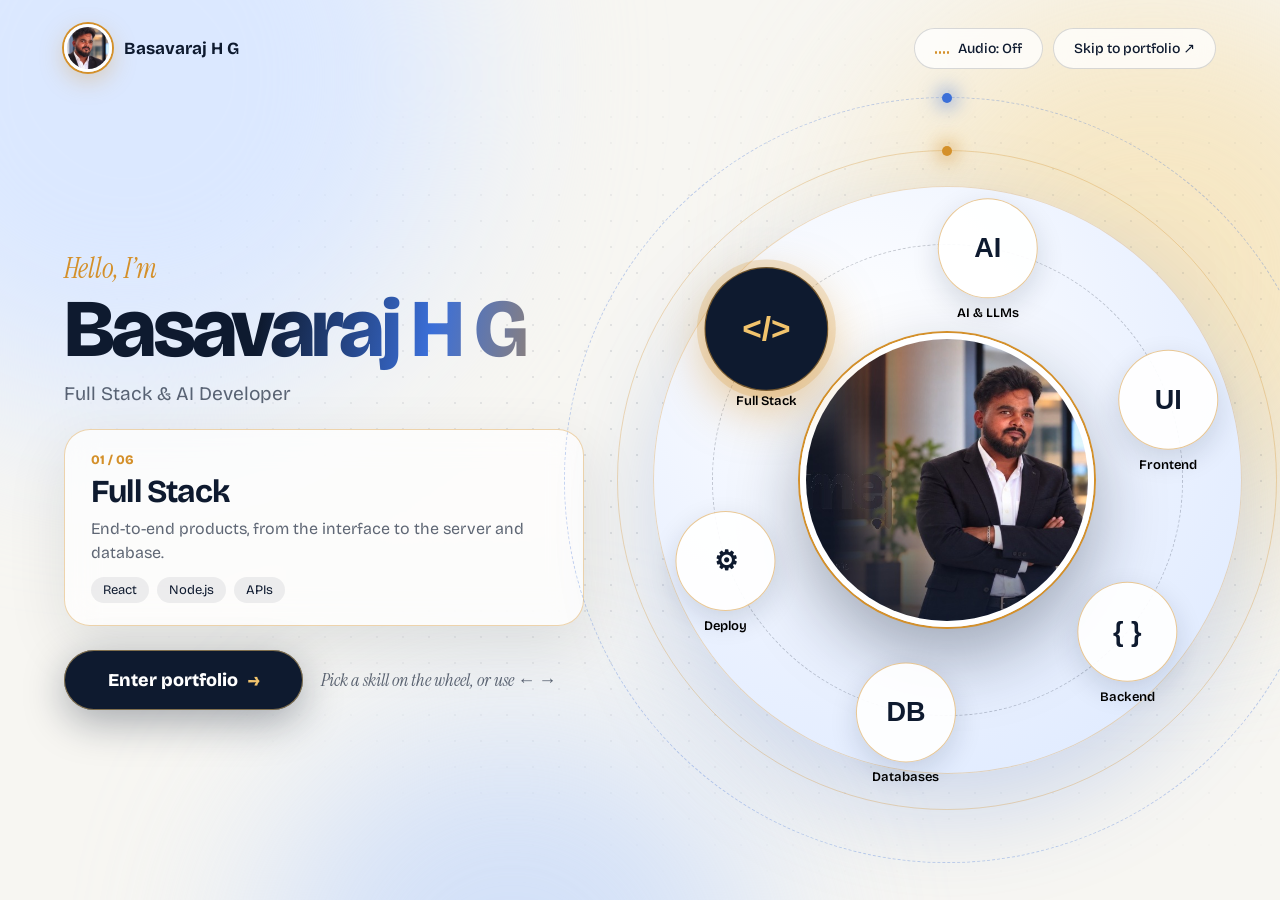
==== commit 47b566a8: "today" ====
--- a/index.html
+++ b/index.html
@@ -3,968 +3,253 @@
 <head>
 <meta charset="utf-8">
 <meta name="viewport" content="width=device-width, initial-scale=1, viewport-fit=cover">
-<title>Basavaraj H G — Full Stack Developer</title>
+<title>Basavaraj H G · Full Stack &amp; AI Developer</title>
 <link rel="preconnect" href="https://fonts.googleapis.com">
 <link rel="preconnect" href="https://fonts.gstatic.com" crossorigin>
-<link href="https://fonts.googleapis.com/css2?family=Inter+Tight:wght@500;600;700;800&family=Inter:wght@400;500;600&family=Instrument+Serif:ital@0;1&family=Caveat:wght@600;700&family=Bricolage+Grotesque:opsz,wght@12..96,500;12..96,800&display=swap" rel="stylesheet">
-<link rel="stylesheet" href="styles.css">
+<link rel="stylesheet" href="https://fonts.googleapis.com/css2?family=Bricolage+Grotesque:opsz,wght@12..96,500;12..96,800&family=Instrument+Serif:ital@1&display=swap">
+<style>
+:root{color-scheme:light;--bg:#f7f6f2;--navy:#0e1a2f;--blue:#3b6fd8;--gold:#d4902a;--goldl:#f2c46d;--ice:#dbe8ff;--champ:#f6e3b8;--muted:rgba(14,26,47,.66);
+--sans:"Bricolage Grotesque",system-ui,-apple-system,"Segoe UI",sans-serif;--serif:"Instrument Serif",Georgia,serif}
+*{box-sizing:border-box;margin:0}
+html,body{height:100%;height:100dvh;background:var(--bg);color:var(--navy);font-family:var(--sans);overflow:hidden}
+.stage{position:relative;height:100%;height:100dvh;overflow:hidden;padding:env(safe-area-inset-top,0px) env(safe-area-inset-right,0px) env(safe-area-inset-bottom,0px) env(safe-area-inset-left,0px)}
+.blobs i{position:absolute;border-radius:50%;filter:blur(90px);animation:drift 24s ease-in-out infinite alternate}
+.blobs i:nth-child(1){width:52vmax;height:52vmax;left:-16vmax;top:-20vmax;background:var(--ice)}
+.blobs i:nth-child(2){width:44vmax;height:44vmax;right:-12vmax;top:0;background:var(--champ);opacity:.8;animation-duration:29s}
+.blobs i:nth-child(3){width:40vmax;height:40vmax;left:20vw;bottom:-26vmax;background:#c4d8fb;opacity:.7;animation-duration:32s}
+@keyframes drift{to{transform:translate(7vw,5vh) scale(1.15)}}
+.dots{position:absolute;inset:0;background-image:radial-gradient(rgba(14,26,47,.14) 1.2px,transparent 1.3px);background-size:26px 26px;-webkit-mask:radial-gradient(ellipse at 70% 50%,#000 5%,transparent 70%);mask:radial-gradient(ellipse at 70% 50%,#000 5%,transparent 70%)}
+.bk{position:absolute;bottom:-80px;border-radius:50%;background:radial-gradient(circle,rgba(242,196,109,.6),transparent 70%);animation:rise linear infinite;pointer-events:none}
+@keyframes rise{to{transform:translateY(-115vh)}}
+header{position:absolute;z-index:6;left:0;right:0;top:env(safe-area-inset-top,0px);display:flex;justify-content:space-between;align-items:center;padding:24px clamp(18px,5vw,90px)}
+.brand{display:flex;gap:12px;align-items:center}
+.logo{width:48px;height:48px;border-radius:50%;object-fit:cover;border:3px solid #fff;box-shadow:0 0 0 2px var(--gold),0 8px 24px rgba(212,144,42,.35)}
+.brand b{font-size:17px}
+.actions{display:flex;gap:10px}
+.pill{font:500 14px var(--sans);color:var(--navy);padding:11px 20px;border-radius:99px;cursor:pointer;text-decoration:none;display:inline-flex;gap:9px;align-items:center;background:rgba(255,255,255,.75);border:1px solid rgba(14,26,47,.16);backdrop-filter:blur(14px);-webkit-backdrop-filter:blur(14px);transition:border-color .2s,background .2s}
+.pill:hover{background:#fff;border-color:var(--gold)}
+.eq{display:inline-flex;gap:2px;align-items:flex-end;height:12px}.eq i{width:2px;height:3px;background:var(--gold);border-radius:2px}
+.on .eq i{animation:eq .8s ease-in-out infinite alternate}.on .eq i:nth-child(2){animation-delay:.2s}.on .eq i:nth-child(3){animation-delay:.4s}.on .eq i:nth-child(4){animation-delay:.1s}
+@keyframes eq{to{height:12px}}
+
+.hero{position:absolute;inset:0;z-index:2;display:grid;grid-template-columns:minmax(0,1fr) minmax(0,1fr);align-items:center;gap:2vw;padding:90px clamp(18px,5vw,90px) 30px}
+.hi{font:italic clamp(22px,2.2vw,30px) var(--serif);color:var(--gold)}
+h1{font-weight:800;font-size:clamp(46px,6.4vw,100px);letter-spacing:-.045em;line-height:.94;margin:4px 0 10px;padding-bottom:.06em;background:linear-gradient(100deg,var(--navy) 35%,var(--blue) 65%,var(--gold));-webkit-background-clip:text;background-clip:text;color:transparent}
+.role{font-size:clamp(16px,1.5vw,20px);color:var(--muted);margin-bottom:24px}
+.card{max-width:520px;min-height:168px;padding:22px 26px;border-radius:26px;background:rgba(255,255,255,.7);border:1px solid rgba(212,144,42,.38);backdrop-filter:blur(16px);-webkit-backdrop-filter:blur(16px);box-shadow:0 20px 60px rgba(14,26,47,.1)}
+.card .no{font:800 13px var(--sans);color:var(--gold)}
+.card h2{font-size:clamp(24px,2.5vw,36px);letter-spacing:-.025em;margin:4px 0 6px}
+.card p{color:var(--muted);line-height:1.5}
+.tags{display:flex;gap:8px;flex-wrap:wrap;margin-top:12px}.tags span{font-size:13px;padding:5px 12px;border-radius:99px;background:rgba(14,26,47,.07)}
+.card.sw>*{animation:sw .6s both}.card.sw>*:nth-child(2){animation-delay:.06s}.card.sw>*:nth-child(3){animation-delay:.12s}.card.sw>*:nth-child(4){animation-delay:.18s}
+@keyframes sw{from{opacity:0;transform:translateY(12px)}}
+.cta{margin-top:24px;display:flex;gap:18px;align-items:center;flex-wrap:wrap}
+.enter{position:relative;overflow:hidden;font:800 18px var(--sans);color:#fff;border:0;cursor:pointer;padding:19px 44px;border-radius:99px;background:var(--navy);box-shadow:0 12px 40px rgba(14,26,47,.35),0 0 0 1px rgba(242,196,109,.5) inset;transition:transform .2s,box-shadow .3s}
+.enter::before{content:"";position:absolute;inset:0;background:linear-gradient(110deg,transparent 30%,rgba(242,196,109,.5) 50%,transparent 70%);transform:translateX(-120%);animation:sheen 4s ease-in-out infinite}
+@keyframes sheen{40%,100%{transform:translateX(120%)}}
+.enter:hover{transform:translateY(-3px);box-shadow:0 0 0 7px rgba(212,144,42,.2),0 18px 56px rgba(212,144,42,.5)}
+.enter span{display:inline-block;margin-left:10px;color:var(--goldl);transition:transform .25s}.enter:hover span{transform:translateX(6px)}
+.hint{font:italic 18px var(--serif);color:var(--muted)}
+.pill:focus-visible,.enter:focus-visible,.node:focus-visible .ni{outline:3px solid var(--blue);outline-offset:3px}
+
+.wcol{display:grid;place-items:center}
+.wheelwrap{--S:min(46vw,74vh);--ns:max(44px,calc(var(--S)*.17));position:relative;width:var(--S);aspect-ratio:1}
+.disc{position:absolute;inset:0;border-radius:50%;background:radial-gradient(circle at 35% 28%,#fff,#eaf1ff 55%,var(--ice));box-shadow:inset 0 0 0 1px rgba(212,144,42,.3),0 40px 100px rgba(59,111,216,.22)}
+.track{position:absolute;inset:10%;border-radius:50%;border:1px dashed rgba(14,26,47,.22)}
+.o{position:absolute;border-radius:50%;animation:orb linear infinite}
+.o::after{content:"";position:absolute;top:-5px;left:50%;width:10px;height:10px;margin-left:-5px;border-radius:50%;background:var(--gold);box-shadow:0 0 18px 5px rgba(212,144,42,.55)}
+.o1{inset:-6%;border:1px solid rgba(212,144,42,.3);animation-duration:34s}
+.o2{inset:-15%;border:1px dashed rgba(59,111,216,.3);animation-duration:60s;animation-direction:reverse}
+.o2::after{background:var(--blue);box-shadow:0 0 18px 5px rgba(59,111,216,.5)}
+@keyframes orb{to{transform:rotate(360deg)}}
+.pulse{position:absolute;inset:25%;border-radius:50%;border:2px solid var(--gold);opacity:0;animation:pl 4s ease-out infinite}.pulse+.pulse{animation-delay:2s}
+@keyframes pl{from{opacity:.55;transform:scale(1)}to{opacity:0;transform:scale(1.5)}}
+.portrait{position:absolute;inset:25%;border-radius:50%;overflow:hidden;border:6px solid #fff;box-shadow:0 0 0 2px var(--gold),0 30px 70px rgba(14,26,47,.35);transition:transform .3s ease-out}
+.portrait img{width:100%;height:100%;object-fit:cover;object-position:72% 20%}
+.wheel{position:absolute;inset:0;transition:transform 1.1s cubic-bezier(.65,0,.25,1)}
+.node{position:absolute;left:50%;top:50%;width:var(--ns);height:var(--ns);min-width:44px;min-height:44px;margin:calc(var(--ns)/-2) 0 0 calc(var(--ns)/-2);padding:0;border:0;background:none;cursor:pointer;transition:transform 1.1s cubic-bezier(.65,0,.25,1);touch-action:manipulation}
+.ni{width:100%;height:100%;border-radius:50%;display:grid;place-items:center;font-weight:800;font-size:calc(var(--ns)*.27);color:var(--navy);background:rgba(255,255,255,.92);border:1px solid rgba(212,144,42,.5);box-shadow:0 10px 28px rgba(14,26,47,.14);transition:transform .45s,background .3s,color .3s,box-shadow .3s}
+.node:hover .ni{transform:scale(1.1)}
+.node.on .ni{transform:scale(1.24);background:var(--navy);color:var(--goldl);box-shadow:0 0 0 6px rgba(212,144,42,.22),0 14px 40px rgba(212,144,42,.5)}
+.node em{position:absolute;top:100%;left:50%;transform:translateX(-50%);margin-top:7px;white-space:nowrap;font:600 13px var(--sans);font-style:normal}
+.node.on em{margin-top:14px}
+
+/* full-screen welcome */
+.welcome{position:fixed;inset:0;z-index:30;overflow:hidden;background:var(--navy);pointer-events:none;clip-path:circle(0% at 50% 92%);transition:clip-path .9s cubic-bezier(.7,0,.2,1)}
+.welcome.go{clip-path:circle(150% at 50% 92%);pointer-events:auto}
+.wbg{position:absolute;inset:0;background-size:cover;background-position:right center;filter:blur(24px) brightness(.55);opacity:.6}
+.wimg{position:absolute;inset:0;width:100%;height:100%;object-fit:cover;object-position:right center;opacity:0;transform-origin:75% 35%}
+.go .wimg{animation:settle 2.8s .25s cubic-bezier(.2,.7,.2,1) forwards}
+@keyframes settle{0%{opacity:0;transform:scale(1.12)}22%{opacity:1}100%{opacity:1;transform:scale(1)}}
+.wshade{position:absolute;inset:0;background:linear-gradient(90deg,rgba(14,26,47,.96) 0%,rgba(14,26,47,.85) 30%,rgba(14,26,47,.4) 52%,transparent 72%),linear-gradient(0deg,rgba(14,26,47,.6) 0%,transparent 35%);pointer-events:none}
+.wsweep{position:absolute;inset:0;background:linear-gradient(105deg,transparent 35%,rgba(242,196,109,.4) 50%,transparent 65%);transform:translateX(-110%)}
+.go .wsweep{animation:sweep 1.3s .55s ease-in-out forwards}
+@keyframes sweep{to{transform:translateX(110%)}}
+.wtext{position:absolute;left:clamp(32px,8vw,120px);bottom:clamp(52px,16vh,160px);color:#fff;max-width:min(580px,50vw);z-index:2}
+.wt{font-weight:800;font-size:clamp(54px,10.5vw,165px);letter-spacing:-.045em;line-height:.95;display:flex;overflow:hidden;padding-bottom:.1em}
+.wt span{display:inline-block;transform:translateY(115%);opacity:0}
+.go .wt span{animation:up .75s cubic-bezier(.2,.8,.2,1) forwards;animation-delay:calc(.8s + var(--i)*.06s)}
+@keyframes up{to{transform:none;opacity:1}}
+.wn{margin-top:14px;font-family:var(--serif);font-style:italic;font-size:clamp(28px,4.2vw,54px);color:var(--goldl);opacity:0;transform:translateY(14px);line-height:1.2}
+.wr{margin-top:8px;font-size:clamp(15px,1.5vw,19px);color:rgba(255,255,255,.88);opacity:0;line-height:1.4}
+.go .wn{animation:in .7s 1.35s forwards}.go .wr{animation:in .7s 1.55s forwards}
+@keyframes in{to{opacity:1;transform:none}}
+.wbar{margin-top:22px;width:min(70vw,280px);height:3px;border-radius:3px;background:rgba(212,144,42,.3);overflow:hidden;opacity:0}
+.wbar i{display:block;height:100%;width:0;background:linear-gradient(90deg,var(--gold),var(--goldl))}
+.go .wbar{animation:in .3s 1.3s forwards}
+.go .wbar i{animation:fill 1.5s 1.3s linear forwards}
+@keyframes fill{to{width:100%}}
+
+@media(max-width:860px){
+  html,body{overflow:hidden}
+  .hero{grid-template-columns:1fr;align-content:start;gap:18px;padding-top:78px;overflow-y:auto;-webkit-overflow-scrolling:touch;padding-bottom:calc(36px + env(safe-area-inset-bottom,0px))}
+  .wcol{order:-1;padding:26px 0 18px}.wheelwrap{--S:min(70vw,38vh);--ns:max(44px,calc(var(--S)*.17))}
+  .card{min-height:0}.skip{display:none}.node em{font-size:11px}
+  .wimg{inset:0;width:100%;height:100%;object-fit:cover;object-position:72% 14%}
+  .wshade{background:linear-gradient(0deg,rgba(14,26,47,.96) 0%,rgba(14,26,47,.6) 42%,transparent 72%)}
+  .wtext{bottom:max(7vh,36px);left:24px;max-width:92vw}
+}
+
+@media (max-height: 500px) and (orientation: landscape) {
+  .hero{grid-template-columns:minmax(0,1.2fr) minmax(0,0.8fr);padding-top:60px;align-content:center;gap:12px}
+  .wcol{order:0;padding:0}.wheelwrap{--S:min(44vw,68vh)}
+  .card{min-height:0;padding:12px 18px}
+  .card h2{font-size:clamp(18px,2vw,24px)}
+  .role{margin-bottom:10px}
+  .cta{margin-top:12px}
+  .wimg{inset:0;width:100%;height:100%;object-fit:cover;object-position:right center}
+  .wshade{background:linear-gradient(90deg,rgba(14,26,47,.95) 0%,rgba(14,26,47,.65) 45%,transparent 75%)}
+  .wtext{bottom:20px;left:clamp(20px,5vw,60px);max-width:50vw}
+  .wt{font-size:clamp(36px,8vw,56px)}
+  .wn{font-size:22px;margin-top:4px}
+  .wr{font-size:13px;margin-top:2px}
+  .wbar{margin-top:12px}
+}
+
+@media(prefers-reduced-motion:reduce){
+  .blobs i,.enter::before,.o,.pulse,.bk{animation:none}
+  .welcome{transition:none}
+  .welcome.go{clip-path:none}
+  .go .wimg{animation:none;opacity:1;transform:none}
+  .go .wsweep{animation:none;display:none}
+  .go .wt span{animation:none;transform:none;opacity:1}
+  .go .wn,.go .wr,.go .wbar{animation:none;opacity:1;transform:none}
+  .go .wbar i{animation:fill 1.5s linear forwards}
+}
+</style>
 </head>
 <body>
-<!-- NEW INTERACTIVE PARTICLE LANDING PORTAL -->
-<div class="intro-portal lp-portal" id="introPortal" aria-label="Interactive introduction">
-  <div class="lp-stage" id="lpStage">
-    <div class="lp-blobs" aria-hidden="true"><i></i><i></i><i></i><i></i></div>
-    <div class="lp-dots" aria-hidden="true"></div>
-    <canvas id="lpCanvas" aria-hidden="true"></canvas>
-    <div class="lp-glow" id="lpGlow"></div>
-    <h1 class="lp-sr-only">Basavaraj H G, Full Stack and AI Developer</h1>
-
-    <header class="lp-header">
-      <div class="lp-brand">
-        <img class="lp-logo" id="lpFace" src="assets/profile-face.png" alt="Basavaraj H G">
-        <div><b>Basavaraj H G</b><span>Full Stack &amp; AI Developer</span></div>
+<div class="stage">
+  <div class="blobs" aria-hidden="true"><i></i><i></i><i></i></div>
+  <div class="dots" aria-hidden="true"></div>
+  <div id="bks" aria-hidden="true"></div>
+
+  <header>
+    <div class="brand"><img class="logo" id="face" alt="Basavaraj H G"><b>Basavaraj H G</b></div>
+    <div class="actions">
+      <button class="pill" id="audio" type="button"><span class="eq"><i></i><i></i><i></i><i></i></span><span id="al">Audio: Off</span></button>
+      <a class="pill skip" id="skip" href="portfolio.html">Skip to portfolio ↗</a>
+    </div>
+  </header>
+
+  <main class="hero">
+    <section>
+      <p class="hi">Hello, I’m</p>
+      <h1>Basavaraj H G</h1>
+      <p class="role">Full Stack &amp; AI Developer</p>
+      <div class="card" id="card"><div class="no"></div><h2></h2><p></p><div class="tags"></div></div>
+      <div class="cta">
+        <button class="enter" id="enter" type="button">Enter portfolio<span>→</span></button>
+        <span class="hint">Pick a skill on the wheel, or use ← →</span>
       </div>
-      <div class="lp-actions">
-        <button class="lp-pill" id="lpAudio" type="button"><span class="lp-eq"><i></i><i></i><i></i><i></i></span><span id="lpAl">Audio: Off</span></button>
-        <button class="lp-pill lp-skip" id="lpSkip" type="button">Skip to portfolio ↗</button>
+    </section>
+    <section class="wcol">
+      <div class="wheelwrap" id="ww">
+        <div class="disc"></div><div class="o o1"></div><div class="o o2"></div><div class="track"></div>
+        <div class="pulse"></div><div class="pulse"></div>
+        <div class="portrait" id="portrait"><img id="pimg" alt="Basavaraj H G"></div>
+        <div class="wheel" id="wheel"></div>
       </div>
-    </header>
-
-    <div class="lp-foot">
-      <div class="lp-ticks" id="lpTicks">
-        <button type="button" aria-label="Show name"></button>
-        <button type="button" aria-label="Show Full Stack"></button>
-        <button type="button" aria-label="Show AI Developer"></button>
-      </div>
-      <div class="lp-hint">Move through the dots, click to scatter them.</div>
-      <button class="lp-enter" id="lpEnter" type="button">Enter portfolio<span>→</span></button>
-    </div>
+    </section>
+  </main>
+</div>
+
+<div class="welcome" id="welcome" aria-live="polite">
+  <div class="wbg" id="wbg"></div>
+  <img class="wimg" id="wimg" alt="Basavaraj H G">
+  <div class="wshade"></div>
+  <div class="wsweep"></div>
+  <div class="wtext">
+    <div class="wt" id="wt" aria-label="Welcome"></div>
+    <p class="wn">I’m Basavaraj H G</p>
+    <p class="wr">Full Stack &amp; AI Developer · taking you to my portfolio</p>
+    <div class="wbar"><i></i></div>
   </div>
-
-  <div class="lp-welcome" id="lpWelcome" aria-live="polite">
-    <div class="lp-wbg" id="lpWbg"></div>
-    <div class="lp-wphoto-wrap">
-      <img class="lp-wphoto" id="lpWimg" src="assets/welcome-board.png" alt="Basavaraj H G">
-      <div class="lp-wgradient"></div>
-    </div>
-    <div class="lp-wsweep"></div>
-    <div class="lp-wcontent">
-      <div class="lp-wt" id="lpWt" aria-label="Welcome"></div>
-      <p class="lp-wn">I’m Basavaraj H G</p>
-      <p class="lp-wr">Full Stack &amp; AI Developer · taking you to my portfolio</p>
-      <div class="lp-wbar"><i></i></div>
-    </div>
-  </div>
-  <audio id="lpAudioTrack" src="assets/om-veezha-veera-bgm.mp3" loop preload="auto"></audio>
 </div>
 
-<header class="nav"><a class="logo" href="#top" id="logoIntroBtn" aria-label="Replay intro video" title="Replay intro video">BH</a>
-<nav class="pill" id="pill"><a href="#top">Home</a><a href="#about">About</a><a href="#stack">Skills</a><a href="#work">Projects</a><a href="#learn">Learning</a><a href="#journey">Journey</a><a href="#contact">Contact</a><i></i></nav></header>
-
-<main>
-<section class="hero" id="top">
-  <div class="ghost" id="ghost" aria-hidden="true">BASAVARA<span id="ghost-j" class="ghost-j">J</span></div>
-  <video class="person" id="person-vid" autoplay loop muted playsinline aria-label="Basavaraj character introduction video">
-    <source src="assets/hero-video-cutout.webm" type="video/webm">
-    <source src="assets/hero-video-cutout.mp4" type="video/mp4">
-  </video>
-  <div class="char-vid-ctrls closed" id="vidCtrls">
-    <button class="dot-btn" id="dotBtn" type="button" aria-label="Play intro video with sound" title="Play with audio">
-      <svg viewBox="0 0 24 24" fill="none" stroke="currentColor" stroke-width="2"><path d="M11 5L6 9H2v6h4l5 4V5z"/><path d="M19.07 4.93a10 10 0 0 1 0 14.14M15.54 8.46a5 5 0 0 1 0 7.07"/></svg>
-    </button>
-    <div class="ctrls-expanded">
-      <button class="vid-btn" id="vidPlayBtn" type="button" aria-label="Play / Pause">
-        <svg class="icon-play" viewBox="0 0 24 24" fill="currentColor" style="display:none"><path d="M8 5v14l11-7z"/></svg>
-        <svg class="icon-pause" viewBox="0 0 24 24" fill="currentColor"><path d="M6 19h4V5H6v14zm8-14v14h4V5h-4z"/></svg>
-      </button>
-      <button class="vid-btn on" id="sndBtn" type="button" aria-label="Toggle sound">
-        <svg class="icon-mute" viewBox="0 0 24 24" fill="none" stroke="currentColor" stroke-width="2" style="display:none"><path d="M11 5L6 9H2v6h4l5 4V5z"/><line x1="23" y1="9" x2="17" y2="15"/><line x1="17" y1="9" x2="23" y2="15"/></svg>
-        <svg class="icon-sound" viewBox="0 0 24 24" fill="none" stroke="currentColor" stroke-width="2"><path d="M11 5L6 9H2v6h4l5 4V5z"/><path d="M19.07 4.93a10 10 0 0 1 0 14.14M15.54 8.46a5 5 0 0 1 0 7.07"/></svg>
-      </button>
-      <span class="vid-label">Basavaraj · Intro</span>
-      <button class="vid-close-btn" id="vidCloseBtn" type="button" aria-label="Close controls" title="Minimize">
-        <svg viewBox="0 0 24 24" fill="none" stroke="currentColor" stroke-width="2.5"><line x1="18" y1="6" x2="6" y2="18"/><line x1="6" y1="6" x2="18" y2="18"/></svg>
-      </button>
-    </div>
-  </div>
-  <div class="copy">
-    <div class="tag">Open to entry-level roles</div>
-    <h1 aria-label="Full Stack Developer."><span class="ln"><span>Full Stack</span></span><span class="ln"><span>Developer<i>.</i></span></span></h1>
-    <p class="sub">Basavaraj H G. I build responsive web apps, REST APIs and AI features that people can actually use.</p>
-    <div class="acts"><a class="btn" href="#work">View my work</a><a class="btn o" href="#contact">Say hello</a></div>
-  </div>
-  <div class="scrl" aria-hidden="true">Scroll<i></i></div>
-</section>
-
-<section class="sec" id="about">
-  <div class="abt">
-    <div class="abt-story rv">
-      <div class="eb">About me</div>
-      <h2>Hi, I’m <em>Basavaraj.</em></h2>
-      <p class="lead">I’m a full-stack developer from Davanagere, Karnataka, finishing my MCA at REVA University with a 9.05 CGPA. I work across React, Node.js, Flask and MongoDB or Firebase, and I enjoy turning ideas into products people actually use.</p>
-      <p class="lead">Beyond web apps I build with machine learning and language models, using LangChain, LLaMA-3 and RAG so that apps answer from their own data.</p>
-      <div class="acts" style="opacity:1;transform:none;margin-top:26px"><a class="btn" href="#work">See projects</a><a class="btn o" href="#contact">Contact me</a></div>
-    </div>
-    <div class="lan rv" id="lan">
-      <div class="pend" id="pend"><div class="strap"></div><div class="clip"></div>
-        <div class="idc" id="idc">
-          <div class="idc-hdr">
-            <div class="hole"></div>
-            <div class="idc-hdr-row">
-              <div class="idc-logo">BH</div>
-              <div class="idc-hdr-text">
-                <span class="idc-hdr-title">DEVELOPER ID</span>
-                <span class="idc-hdr-sub">Portfolio · 2026</span>
-              </div>
-            </div>
-          </div>
-          <div class="idc-body">
-            <div class="ph-wrap"><div class="ph"></div></div>
-            <div class="nm">Basavaraj H G</div>
-            <div class="rl">Full Stack Developer</div>
-            <div class="idc-meta">
-              <div><span class="idc-lbl">ID NO.</span><span class="idc-val">BH-0001</span></div>
-              <div><span class="idc-lbl">STUDIED</span><span class="idc-val">MCA, REVA Univ</span></div>
-              <div><span class="idc-lbl">PASS OUT</span><span class="idc-val">2026</span></div>
-            </div>
-            <div class="idc-ft">
-              <div class="bar" aria-hidden="true"><i></i><i></i><i></i><i></i><i></i><i></i><i></i><i></i><i></i><i></i><i></i><i></i><i></i><i></i><i></i><i></i><i></i><i></i><i></i><i></i><i></i><i></i><i></i><i></i></div>
-              <div class="idc-seal" title="Verified Portfolio 2026" aria-hidden="true"></div>
-            </div>
-          </div>
-        </div>
-      </div>
-      <div class="hint">Drag the card</div>
-    </div>
-    <div class="abt-facts rv">
-      <div class="eb">Overview</div>
-      <div class="facts">
-        <div><b>Location</b><span>Davanagere, Karnataka</span></div>
-        <div><b>Studied</b><span>MCA, REVA University</span></div>
-        <div><b>Languages</b><span>Kannada, English, Hindi, Telugu</span></div>
-        <div><b>Status</b><span>Open to entry-level roles</span></div>
-      </div>
-    </div>
-  </div>
-</section>
-
-<section class="sec sec-stack" id="stack">
-  <!-- 1. Section Header (Stats removed per user request) -->
-  <div class="stack-header-row rv">
-    <div class="stack-title-col">
-      <div class="stack-eyebrow">M Y &nbsp; S K I L L S</div>
-      <h2 class="stack-main-title">The Building <em>Blocks</em> of My Stack.</h2>
-    </div>
-    <div class="stack-desc-col">
-      <div class="stack-desc-divider"></div>
-      <p class="stack-desc-text">A blend of technologies, tools, and frameworks I use to turn ideas into real-world solutions.</p>
-    </div>
-  </div>
-
-  <!-- 2. Filter Buttons Row ON TOP of the 3D boxes per user request -->
-  <div class="stack-top-controls rv">
-    <div class="stack-chips-group" id="stackChipsGroup" role="tablist" aria-label="Filter skill categories">
-      <button class="s-chip on" type="button" data-filter="All" role="tab" aria-selected="true">All</button>
-      <button class="s-chip" type="button" data-filter="Languages" role="tab" aria-selected="false">Languages</button>
-      <button class="s-chip" type="button" data-filter="Frontend" role="tab" aria-selected="false">Frontend</button>
-      <button class="s-chip" type="button" data-filter="Backend" role="tab" aria-selected="false">Backend</button>
-      <button class="s-chip" type="button" data-filter="Data & Cloud" role="tab" aria-selected="false">Data &amp; Cloud</button>
-      <button class="s-chip" type="button" data-filter="AI / ML" role="tab" aria-selected="false">AI / ML</button>
-      <button class="s-chip" type="button" data-filter="Tools" role="tab" aria-selected="false">Tools</button>
-    </div>
-    <a class="stack-explore-btn" href="#work">
-      <span class="explore-circle">
-        <svg viewBox="0 0 24 24" fill="none" stroke="currentColor" stroke-width="2.4"><path d="M5 12h14M12 5l7 7-7 7"/></svg>
-      </span>
-      <span>Explore My Projects</span>
-    </a>
-  </div>
-
-  <!-- 3. Pure Code 3D Podium Stage (No Image) -->
-  <div class="stack-podium-stage rv" id="stackStage">
-    <!-- Chrome Arch Rail & Rolling Sphere -->
-    <div class="podium-chrome-arch" aria-hidden="true">
-      <svg class="arch-wire-svg" viewBox="0 0 1000 240" preserveAspectRatio="none">
-        <defs>
-          <linearGradient id="chromeRail" x1="0%" y1="0%" x2="100%" y2="0%">
-            <stop offset="0%" stop-color="#b8bec9"/>
-            <stop offset="25%" stop-color="#ffffff"/>
-            <stop offset="50%" stop-color="#7a8296"/>
-            <stop offset="75%" stop-color="#ffffff"/>
-            <stop offset="100%" stop-color="#9da3b4"/>
-          </linearGradient>
-        </defs>
-        <path d="M 120 195 C 260 45, 660 22, 850 220" stroke="url(#chromeRail)" stroke-width="3.5" fill="none" stroke-linecap="round"/>
-      </svg>
-      <div class="chrome-sphere" title="Balancing logic &amp; creativity"></div>
-    </div>
-
-    <!-- Foliage on Left Marble Base -->
-    <div class="podium-foliage" aria-hidden="true">
-      <svg viewBox="0 0 60 70" fill="none">
-        <path d="M 30 70 C 24 48, 8 38, 4 28 C 14 26, 24 36, 30 70 Z" fill="#62804d"/>
-        <path d="M 30 70 C 36 46, 50 34, 56 22 C 46 23, 37 36, 30 70 Z" fill="#4d6639"/>
-        <path d="M 30 70 C 27 40, 18 18, 27 4 C 33 16, 31 36, 30 70 Z" fill="#7ba05b"/>
-      </svg>
-    </div>
-
-    <!-- Handwritten Calligraphy on Right (positioned safely to not overlap icons) -->
-    <div class="podium-handwritten" aria-hidden="true">
-      <div class="hw-text">Same Tools.<br>Bigger Ideas.</div>
-      <svg class="hw-arrow" viewBox="0 0 50 60" fill="none">
-        <path d="M 10 10 C 28 28, 40 40, 15 54" stroke="#5a6078" stroke-width="1.6" stroke-linecap="round" stroke-dasharray="2.5 2.5"/>
-        <path d="M 22 46 L 14 55 L 24 57" stroke="#5a6078" stroke-width="1.6" stroke-linecap="round" stroke-linejoin="round"/>
-      </svg>
-    </div>
-
-    <!-- 6 Stepped Columns Grid -->
-    <div class="podium-columns-grid" id="podiumGrid">
-      
-      <!-- 01 LANGUAGES -->
-      <div class="podium-col col-lang" data-cat="Languages" tabindex="0" role="button" aria-label="Category: Languages">
-        <div class="stack-slab">
-          <div class="slab-head">
-            <span class="slab-num">01</span>
-            <h3 class="slab-title">Languages</h3>
-            <span class="slab-sub">The foundation.</span>
-            <i class="slab-dash"></i>
-          </div>
-          <div class="slab-cubes">
-            <!-- Python -->
-            <div class="tech-item" title="Python">
-              <div class="cube-box">
-                <svg viewBox="0 0 128 128" width="28" height="28">
-                  <path fill="#387EB8" d="M63.5 15.5c-15.8 0-14.8 6.9-14.8 6.9l.02 7.1h15.1v2.1H32.4s-10.2 1.2-10.2 14.8c0 13.7 8.9 14.2 8.9 14.2h5.3v-7.4s-.3-8.9 8.8-8.9h15.2s8.5.1 8.5-8.3v-12s1.3-8.4-15.4-8.4zm-8.3 4.5a2.7 2.7 0 1 1 0 5.4 2.7 2.7 0 0 1 0-5.4z"/>
-                  <path fill="#FFE052" d="M64.5 112.5c15.8 0 14.8-6.9 14.8-6.9l-.02-7.1H64.2v-2.1h31.4s10.2-1.2 10.2-14.8c0-13.7-8.9-14.2-8.9-14.2h-5.3v7.4s.3 8.9-8.8 8.9H57.6s-8.5-.1-8.5 8.3v12s-1.3 8.4 15.4 8.4zm8.3-4.5a2.7 2.7 0 1 1 0-5.4 2.7 2.7 0 0 1 0 5.4z"/>
-                </svg>
-              </div>
-              <span class="tech-name">Python</span>
-            </div>
-            <!-- Java -->
-            <div class="tech-item" title="Java">
-              <div class="cube-box">
-                <svg viewBox="0 0 128 128" width="26" height="26">
-                  <path fill="#E76F00" d="M48 88c0 0-8 5 4 6 15 2 22 1 38-4 0 0-7 3-17 5-13 2-33 2-25-7z"/>
-                  <path fill="#E76F00" d="M42 75c0 0-9 6 3 7 14 1 27 1 45-4 0 0-9 4-20 6-15 2-38 2-28-9z"/>
-                  <path fill="#5382A1" d="M68 28c5 6 5 11-4 21-8 8-13 14-8 23 0 0-14-11-7-23 7-12 19-15 19-21z"/>
-                  <path fill="#5382A1" d="M80 43c4 4 6 10-5 21-9 9-11 15-4 22 0 0-14-10-5-23 8-11 14-15 14-20z"/>
-                  <path fill="#5382A1" d="M51 98c19 1 39-2 49-9 0 0-4 3-14 5-14 2-38 3-45 1 0 0 2 2 10 3z"/>
-                </svg>
-              </div>
-              <span class="tech-name">Java</span>
-            </div>
-            <!-- C -->
-            <div class="tech-item" title="C">
-              <div class="cube-box">
-                <svg viewBox="0 0 128 128" width="26" height="26">
-                  <path fill="#659AD2" d="M64 12l45 26v52L64 116 19 90V38l45-26z"/>
-                  <path fill="#004482" d="M64 21l37 21v44L64 107 27 86V42l37-21z"/>
-                  <path fill="#FFFFFF" d="M78 48c-3-3-8-5-14-5-12 0-21 9-21 21s9 21 21 21c6 0 11-2 14-5l5 7c-5 4-12 7-19 7-18 0-31-13-31-30s13-30 31-30c7 0 14 3 19 7l-5 7z"/>
-                </svg>
-              </div>
-              <span class="tech-name">C</span>
-            </div>
-          </div>
-        </div>
-      </div>
-
-      <!-- 02 FRONTEND -->
-      <div class="podium-col col-front" data-cat="Frontend" tabindex="0" role="button" aria-label="Category: Frontend">
-        <div class="stack-slab">
-          <div class="slab-head">
-            <span class="slab-num">02</span>
-            <h3 class="slab-title">Frontend</h3>
-            <span class="slab-sub">Design to reality.</span>
-            <i class="slab-dash"></i>
-          </div>
-          <div class="slab-cubes">
-            <!-- HTML5 -->
-            <div class="tech-item" title="HTML5">
-              <div class="cube-box">
-                <svg viewBox="0 0 128 128" width="26" height="26">
-                  <path fill="#E34F26" d="M19 12l9 101 36 10 36-10 9-101H19z"/>
-                  <path fill="#EF652A" d="M64 114l29-8 7-84H64v92z"/>
-                  <path fill="#ECECEC" d="M64 42H44l2 18h18v-18zm0 35H54l-1-12H43l2 23h19V77zm0 24v-11l15-4 1-13H45l-2-23h43l-4 44-18 7z"/>
-                  <path fill="#FFFFFF" d="M64 42h20l-2 18H64V42zm0 35h14l-1 14-13 4V77zm0-19v19h15l2-19H64z"/>
-                </svg>
-              </div>
-              <span class="tech-name">HTML5</span>
-            </div>
-            <!-- CSS3 -->
-            <div class="tech-item" title="CSS3">
-              <div class="cube-box">
-                <svg viewBox="0 0 128 128" width="26" height="26">
-                  <path fill="#1572B6" d="M19 12l9 101 36 10 36-10 9-101H19z"/>
-                  <path fill="#33A9DC" d="M64 114l29-8 7-84H64v92z"/>
-                  <path fill="#ECECEC" d="M64 42H44l2 18h18v-18zm0 35H54l-1-12H43l2 23h19V77zm0 24v-11l15-4 1-13H45l-2-23h43l-4 44-18 7z"/>
-                  <path fill="#FFFFFF" d="M64 42h20l-2 18H64V42zm0 35h14l-1 14-13 4V77zm0-19v19h15l2-19H64z"/>
-                </svg>
-              </div>
-              <span class="tech-name">CSS3</span>
-            </div>
-            <!-- JavaScript -->
-            <div class="tech-item" title="JavaScript">
-              <div class="cube-box">
-                <svg viewBox="0 0 128 128" width="26" height="26">
-                  <rect fill="#F7DF1E" width="128" height="128" rx="8"/>
-                  <path fill="#000000" d="M37 101l11-7c2 4 4 7 8 7 4 0 7-2 7-8V58h14v35c0 10-6 16-18 16-9 0-16-4-22-8zm41-2l11-6c3 5 7 8 13 8 6 0 10-3 10-7 0-5-4-7-12-10-13-5-18-9-18-18 0-9 7-16 18-16 8 0 14 3 19 9l-10 7c-2-3-5-5-9-5-4 0-6 2-6 5 0 4 3 6 11 9 14 5 19 10 19 19 0 10-8 17-21 17-11 0-20-6-26-8z"/>
-                </svg>
-              </div>
-              <span class="tech-name">JavaScript</span>
-            </div>
-          </div>
-        </div>
-      </div>
-
-      <!-- 03 BACKEND -->
-      <div class="podium-col col-back" data-cat="Backend" tabindex="0" role="button" aria-label="Category: Backend">
-        <div class="stack-slab">
-          <div class="slab-head">
-            <span class="slab-num">03</span>
-            <h3 class="slab-title">Backend</h3>
-            <span class="slab-sub">Powering logic.</span>
-            <i class="slab-dash"></i>
-          </div>
-          <div class="slab-cubes">
-            <!-- Node.js -->
-            <div class="tech-item" title="Node.js">
-              <div class="cube-box">
-                <svg viewBox="0 0 128 128" width="26" height="26">
-                  <path fill="#339933" d="M64 14l46 26.5v53L64 120l-46-26.5v-53L64 14z"/>
-                  <path fill="#FFFFFF" d="M64 24l37 21v42L64 108 27 87V45l37-21z"/>
-                  <path fill="#339933" d="M64 42a14 14 0 1 0 0 28 14 14 0 0 0 0-28zm0 18a4 4 0 1 1 0-8 4 4 0 0 1 0 8z"/>
-                </svg>
-              </div>
-              <span class="tech-name">Node.js</span>
-            </div>
-            <!-- Flask -->
-            <div class="tech-item" title="Flask">
-              <div class="cube-box">
-                <svg viewBox="0 0 128 128" width="24" height="24">
-                  <path fill="#12172F" d="M64 16c-3 0-5 2-5 5v16l-24 48c-4 8 2 17 11 17h36c9 0 15-9 11-17L69 37V21c0-3-2-5-5-5zm-2 10h4v12l2 4 22 44c1 2 0 4-2 4H46c-2 0-3-2-2-4l22-44 2-4V26z"/>
-                  <circle cx="58" cy="80" r="4" fill="#12172F"/>
-                  <circle cx="70" cy="86" r="3" fill="#12172F"/>
-                </svg>
-              </div>
-              <span class="tech-name">Flask</span>
-            </div>
-            <!-- Express -->
-            <div class="tech-item" title="Express.js">
-              <div class="cube-box">
-                <svg viewBox="0 0 128 128" width="26" height="26">
-                  <rect fill="#12172F" width="128" height="128" rx="64"/>
-                  <text x="64" y="78" fill="#FFFFFF" font-family="sans-serif" font-weight="800" font-size="44" text-anchor="middle">ex</text>
-                </svg>
-              </div>
-              <span class="tech-name">Express.js</span>
-            </div>
-          </div>
-        </div>
-      </div>
-
-      <!-- 04 DATA & CLOUD -->
-      <div class="podium-col col-data" data-cat="Data & Cloud" tabindex="0" role="button" aria-label="Category: Data and Cloud">
-        <div class="stack-slab">
-          <div class="slab-head">
-            <span class="slab-num">04</span>
-            <h3 class="slab-title">Data &amp; Cloud</h3>
-            <span class="slab-sub">From data to impact.</span>
-            <i class="slab-dash"></i>
-          </div>
-          <div class="slab-cubes">
-            <!-- MongoDB -->
-            <div class="tech-item" title="MongoDB">
-              <div class="cube-box">
-                <svg viewBox="0 0 128 128" width="26" height="26">
-                  <path fill="#13AA52" d="M64 12c-2 2-31 35-31 66 0 24 16 41 31 46 15-5 31-22 31-46 0-31-29-64-31-66z"/>
-                  <path fill="#116149" d="M64 12v112c15-5 31-22 31-46 0-31-29-64-31-66z"/>
-                  <path fill="#FFFFFF" d="M64 36c-1 3-3 6-3 9 0 21 7 42 3 67 0-25 3-46 3-67 0-3-2-6-3-9z"/>
-                </svg>
-              </div>
-              <span class="tech-name">MongoDB</span>
-            </div>
-            <!-- Firebase -->
-            <div class="tech-item" title="Firebase">
-              <div class="cube-box">
-                <svg viewBox="0 0 128 128" width="26" height="26">
-                  <path fill="#FFA000" d="M26 94L44 19c1-4 6-5 8-1l14 26-22 50z"/>
-                  <path fill="#F57C00" d="M80 50L66 24c-2-4-8-3-9 2L26 94l54-44z"/>
-                  <path fill="#FFCA28" d="M102 94L88 38c-1-4-7-4-8 1L26 94l38 21c4 2 8 2 12 0l26-21z"/>
-                </svg>
-              </div>
-              <span class="tech-name">Firebase</span>
-            </div>
-            <!-- AWS -->
-            <div class="tech-item" title="AWS">
-              <div class="cube-box">
-                <svg viewBox="0 0 128 128" width="28" height="28">
-                  <rect fill="#232F3E" width="128" height="128" rx="14"/>
-                  <path fill="#FF9900" d="M38 88c14 8 36 8 50 0 2-1 3 1 2 2-16 11-40 11-54 0-1-1 0-3 2-2z"/>
-                  <path fill="#FF9900" d="M90 84c3 2 7 6 7 6s-1-4-2-8c-1-4-2-7-2-7l-3 9z"/>
-                  <path fill="#FFFFFF" d="M42 46l-7 24h6l2-6h9l2 6h6L53 46h-11zm5 6l3 9h-6l3-9zm23-6h6v24h-6V46zm16 0l5 17 5-17h6l-8 24h-6l-5-17-5 17h-6l-8-24h6l5 17 5-17h6z"/>
-                </svg>
-              </div>
-              <span class="tech-name">AWS</span>
-            </div>
-          </div>
-        </div>
-      </div>
-
-      <!-- 05 AI / ML -->
-      <div class="podium-col col-ai" data-cat="AI / ML" tabindex="0" role="button" aria-label="Category: AI and Machine Learning">
-        <div class="stack-slab">
-          <div class="slab-head">
-            <span class="slab-num">05</span>
-            <h3 class="slab-title">AI / ML</h3>
-            <span class="slab-sub">Learning for tomorrow.</span>
-            <i class="slab-dash"></i>
-          </div>
-          <div class="slab-cubes">
-            <!-- Scikit-learn -->
-            <div class="tech-item" title="Scikit-learn">
-              <div class="cube-box">
-                <svg viewBox="0 0 128 128" width="28" height="26">
-                  <circle cx="48" cy="64" r="32" fill="#F89939"/>
-                  <circle cx="80" cy="64" r="32" fill="#3499CD"/>
-                  <text x="64" y="68" fill="#FFFFFF" font-family="sans-serif" font-weight="800" font-size="18" text-anchor="middle">learn</text>
-                </svg>
-              </div>
-              <span class="tech-name">Scikit-learn</span>
-            </div>
-            <!-- LangChain -->
-            <div class="tech-item" title="LangChain">
-              <div class="cube-box">
-                <svg viewBox="0 0 128 128" width="26" height="26">
-                  <circle cx="42" cy="42" r="14" fill="#2E7D32"/>
-                  <circle cx="86" cy="42" r="14" fill="#1565C0"/>
-                  <circle cx="64" cy="86" r="14" fill="#E65100"/>
-                  <path d="M 42 42 L 86 42 L 64 86 Z" stroke="#374151" stroke-width="6" fill="none" stroke-linejoin="round"/>
-                </svg>
-              </div>
-              <span class="tech-name">LangChain</span>
-            </div>
-            <!-- OpenAI / LLaMA -->
-            <div class="tech-item" title="OpenAI / LLaMA-3">
-              <div class="cube-box">
-                <svg viewBox="0 0 128 128" width="26" height="26">
-                  <path fill="#12172F" d="M106 53c-1-10-8-17-17-19-3-6-8-11-15-13-11-4-23 0-30 8-7 0-14 4-18 10-7 8-7 20-2 29-1 10 5 19 14 23 2 6 7 11 14 13 11 4 23 0 30-8 7 0 14-4 18-10 7-9 7-21 2-29zm-38 52c-7 0-13-4-16-10l18-10c2 1 4 2 6 2 4 0 8-3 8-8v-20l8 5c6 3 9 10 9 17 0 13-10 24-25 24zm-37-23c-4-6-4-14 0-20l18 10c0 2 0 4 1 6-2 4-1 9 3 12l-17 10c-3-5-4-12-2-18zm5-43c3-5 8-9 14-9l1 21c-2 1-3 2-5 4-4 2-6 7-5 12l-17-10c2-7 6-13 12-18zm57 4l-18 10c-2-1-4-2-6-2-4 0-8 3-8 8v20l-8-5c-6-3-9-10-9-17 0-13 10-24 25-24 7 0 13 4 16 10zm18 33c0 7-3 13-9 17l-1 -21c2-1 3-2 5-4 4-2 6-7 5-12l17 10c-4 5-9 9-17 10zm-35-5l-10-6 10-6 10 6-10 6z"/>
-                </svg>
-              </div>
-              <span class="tech-name">LLaMA-3 / AI</span>
-            </div>
-          </div>
-        </div>
-      </div>
-
-      <!-- 06 TOOLS -->
-      <div class="podium-col col-tools" data-cat="Tools" tabindex="0" role="button" aria-label="Category: Tools">
-        <div class="stack-slab">
-          <div class="slab-head">
-            <span class="slab-num">06</span>
-            <h3 class="slab-title">Tools</h3>
-            <span class="slab-sub">Build. Deploy. Grow.</span>
-            <i class="slab-dash"></i>
-          </div>
-          <div class="slab-cubes">
-            <!-- Git -->
-            <div class="tech-item" title="Git">
-              <div class="cube-box">
-                <svg viewBox="0 0 128 128" width="26" height="26">
-                  <path fill="#F05032" d="M117 56L72 11c-3-3-9-3-12 0L49 22l15 15c3-1 7 0 9 2 3 3 3 8 0 11l15 15c3-1 7 0 9 2 4 4 4 10 0 14s-10 4-14 0c-3-3-3-8 0-11L69 51v29c1 1 1 3 1 4 0 5-4 10-10 10s-10-5-10-10c0-4 3-8 7-9V44c-4-1-7-5-7-9 0-4 2-7 5-9L40 11 11 40c-3 3-3 9 0 12l45 45c3 3 9 3 12 0l49-49c3-3 3-9 0-12z"/>
-                </svg>
-              </div>
-              <span class="tech-name">Git</span>
-            </div>
-            <!-- Docker -->
-            <div class="tech-item" title="Docker">
-              <div class="cube-box">
-                <svg viewBox="0 0 128 128" width="28" height="26">
-                  <path fill="#2496ED" d="M120 54c-3-1-10-1-14 2-2-4-7-7-14-8-1-8-7-15-16-17l-4 3c2 8 0 15-4 20-3 3-7 5-12 5H8c-3 12 3 26 13 34 14 11 35 12 52 11 26-1 46-13 51-36 6 0 12-2 15-7 1-2 1-5 1-7zm-40-6H66v-13h14v13zm-17 0H49v-13h14v13zm0-16H49V19h14v13zm-17 16H32v-13h14v13zm0-16H32V19h14v13zm-17 16H15v-13h14v13z"/>
-                </svg>
-              </div>
-              <span class="tech-name">Docker</span>
-            </div>
-            <!-- VS Code -->
-            <div class="tech-item" title="VS Code">
-              <div class="cube-box">
-                <svg viewBox="0 0 128 128" width="26" height="26">
-                  <path fill="#0065A9" d="M92 122l28-14c3-1 5-4 5-7V27c0-3-2-6-5-7L92 6c-3-1-6 0-8 2L42 43 23 28c-2-2-6-2-8 0L4 37c-3 2-3 6 0 8l20 19L4 83c-3 2-3 6 0 8l11 9c2 2 6 2 8 0l19-15 42 35c2 2 5 3 8 2z"/>
-                  <path fill="#007ACC" d="M92 6c-3-1-6 0-8 2L24 64l60 56c2 2 5 3 8 2l28-14c3-1 5-4 5-7V27c0-3-2-6-5-7L92 6z"/>
-                  <path fill="#1F9CF0" d="M117 27L84 64l33 37c2-1 3-3 3-5V32c0-2-1-4-3-5z"/>
-                  <path fill="#005A9E" d="M92 6l-8 7 24 23 12-9c0-3-2-6-5-7L92 6z"/>
-                </svg>
-              </div>
-              <span class="tech-name">VS Code</span>
-            </div>
-          </div>
-        </div>
-      </div>
-
-    </div>
-
-    <!-- Interactive Floating Detail Flyout -->
-    <div class="skills-detail-flyout" id="skillsFlyout" aria-live="polite">
-      <div class="flyout-close" id="flyoutClose" aria-label="Close details">&times;</div>
-      <div class="flyout-head">
-        <span class="flyout-num" id="flyoutNum">01</span>
-        <div>
-          <h4 class="flyout-title" id="flyoutTitle">Languages</h4>
-          <small class="flyout-sub" id="flyoutSub">The foundation.</small>
-        </div>
-      </div>
-      <div class="flyout-tags" id="flyoutTags"></div>
-      <div class="flyout-proj-box">
-        <span class="flyout-proj-lbl">Where I Used It:</span>
-        <div class="flyout-proj-list" id="flyoutProjects"></div>
-      </div>
-    </div>
-  </div>
-</section>
-
-<section class="sec sec-projects" id="work">
-  <!-- Section Header with Editorial Typography & Calligraphy Note -->
-  <div class="projects-header rv">
-    <div class="projects-title-col">
-      <div class="projects-eyebrow">Projects</div>
-      <h2 class="projects-main-title">
-        Things I’ve <span class="title-serif-wrap"><em>built.</em><svg class="title-brush-svg" viewBox="0 0 160 16" fill="none"><path d="M 4 10 C 50 3, 110 3, 156 8" stroke="#E86C43" stroke-width="3.5" stroke-linecap="round"/></svg></span>
-      </h2>
-    </div>
-    <div class="projects-handwritten-note" aria-hidden="true">
-      <div class="hw-phrase">Turning ideas<br>into real products</div>
-      <svg class="hw-arrow-svg" viewBox="0 0 70 50" fill="none">
-        <path d="M 8 10 C 38 6, 56 22, 46 44" stroke="#E86C43" stroke-width="1.8" stroke-dasharray="3.5 3.5" stroke-linecap="round"/>
-        <path d="M 38 38 L 46 45 L 51 36" stroke="#E86C43" stroke-width="1.8" stroke-linecap="round" stroke-linejoin="round"/>
-      </svg>
-      <div class="hw-sparkle-accents">
-        <span class="spk-1">✦</span>
-        <span class="spk-2">✦</span>
-        <span class="spk-3">✦</span>
-      </div>
-    </div>
-  </div>
-
-  <!-- Main Showcase Layout (Showcase Card + Right Rail) -->
-  <div class="projects-layout-grid rv">
-    
-    <!-- Large Premium Showcase Card -->
-    <article class="project-showcase-card" id="projectCard" aria-live="polite">
-      
-      <!-- Left: Information Column -->
-      <div class="project-info-col">
-        <div class="p-meta-row">
-          <span class="p-year-tag" id="pYear">2026</span>
-        </div>
-        <h3 class="p-title" id="pTitle">AI_NUTRA-FOOD</h3>
-        <p class="p-desc p-desc-1" id="pDesc1">An AI-powered nutrition store with login, product management, cart and a responsive interface.</p>
-        <p class="p-desc p-desc-2" id="pDesc2">A chatbot and voice assistant built on LangChain and LLaMA-3 answer nutrition questions and recommend products. RAG keeps answers specific to the store.</p>
-        
-        <!-- Technology Badges -->
-        <div class="p-stack-badges" id="pStack"></div>
-
-        <!-- Action Buttons -->
-        <div class="p-actions-row">
-          <a class="p-btn-live" id="pLiveBtn" href="https://ai-nutra-food-tznc.vercel.app/" target="_blank" rel="noopener">
-            <span>Visit live site</span>
-            <svg viewBox="0 0 24 24" fill="none" stroke="currentColor" stroke-width="2.4"><path d="M7 17L17 7M7 7h10v10"/></svg>
-          </a>
-          <a class="p-btn-code" id="pCodeBtn" href="https://github.com/basava1084" target="_blank" rel="noopener">
-            <span>View code</span>
-            <svg viewBox="0 0 24 24" fill="currentColor"><path d="M12 2C6.477 2 2 6.484 2 12.017c0 4.425 2.865 8.18 6.839 9.504.5.092.682-.217.682-.483 0-.237-.008-.868-.013-1.703-2.782.605-3.369-1.343-3.369-1.343-.454-1.158-1.11-1.466-1.11-1.466-.908-.62.069-.608.069-.608 1.003.07 1.53 1.032 1.53 1.032.892 1.53 2.341 1.088 2.91.832.092-.647.35-1.088.636-1.338-2.22-.253-4.555-1.113-4.555-4.951 0-1.093.39-1.988 1.029-2.688-.103-.253-.446-1.272.098-2.65 0 0 .84-.27 2.75 1.026A9.564 9.564 0 0112 6.844c.85.004 1.705.115 2.504.337 1.909-1.296 2.747-1.027 2.747-1.027.546 1.379.202 2.398.1 2.651.64.7 1.028 1.595 1.028 2.688 0 3.848-2.339 4.695-4.566 4.943.359.309.678.92.678 1.855 0 1.338-.012 2.419-.012 2.747 0 .268.18.58.688.482A10.019 10.019 0 0022 12.017C22 6.484 17.522 2 12 2z"/></svg>
-            <span class="arr" aria-hidden="true">→</span>
-          </a>
-        </div>
-
-        <!-- Bottom 3 Feature Highlights -->
-        <div class="p-features-grid" id="pFeatures"></div>
-      </div>
-
-      <!-- Right: Visual Preview & Carousel Controls -->
-      <div class="project-visual-col">
-        <div class="visual-ambient-glow" aria-hidden="true"></div>
-        <div class="visual-decor-sparkles" aria-hidden="true">
-          <span>✦</span><span>✦</span><span>✦</span>
-        </div>
-
-        <!-- Screen Preview Stage -->
-        <div class="project-preview-stage" id="pStage">
-          <div class="browser-mockup-frame">
-            <div class="mockup-top-bar">
-              <div class="mockup-dots">
-                <span class="dot d-red"></span>
-                <span class="dot d-yellow"></span>
-                <span class="dot d-green"></span>
-              </div>
-              <div class="mockup-address" id="pMockupAddress">nutrafood.app</div>
-            </div>
-            <div class="mockup-screen-content">
-              <img class="mockup-screen-img" id="pMainImg" src="assets/projects/ai-nutra-food.jpg" alt="AI_NUTRA-FOOD Preview">
-            </div>
-          </div>
-
-          <!-- Floating Secondary Widget Overlay -->
-          <div class="project-floating-card" id="pFloatingCard"></div>
-        </div>
-
-        <!-- Carousel Bottom Controls -->
-        <div class="project-carousel-bar">
-          <div class="carousel-nav-group">
-            <button class="c-nav-circle-btn" id="pPrevBtn" type="button" aria-label="Previous project">
-              <svg viewBox="0 0 24 24" fill="none" stroke="currentColor" stroke-width="2.4"><path d="M15 18l-6-6 6-6"/></svg>
-            </button>
-            <span class="c-counter-lbl" id="pCounter">01 / 04</span>
-            <button class="c-nav-circle-btn next" id="pNextBtn" type="button" aria-label="Next project">
-              <svg viewBox="0 0 24 24" fill="none" stroke="currentColor" stroke-width="2.4"><path d="M9 18l6-6-6-6"/></svg>
-            </button>
-          </div>
-          <div class="carousel-progress-track" id="pProgressBar" role="progressbar" aria-valuenow="1" aria-valuemin="1" aria-valuemax="4">
-            <div class="p-progress-segment active"></div>
-            <div class="p-progress-segment"></div>
-            <div class="p-progress-segment"></div>
-            <div class="p-progress-segment"></div>
-          </div>
-        </div>
-
-      </div>
-
-    </article>
-
-    <!-- Right Rail Navigation -->
-    <nav class="project-nav-rail" id="projectNavRail" role="tablist" aria-label="Project selection">
-      <!-- Generated via script.js -->
-    </nav>
-
-  </div>
-</section>
-
-<section class="sec sec-learn" id="learn">
-  <div class="learn-layout-grid rv">
-    
-    <!-- 1. Left Column: Heading, Info, Achievement Badges & Actions -->
-    <div class="learn-info-col">
-      <div class="learn-eyebrow">L E A R N I N G</div>
-      <h2 class="learn-main-title">
-        Always<br>
-        <span class="learn-serif-wrap"><em>learning.</em><svg class="learn-brush-svg" viewBox="0 0 160 16" fill="none"><path d="M 4 10 C 50 3, 110 3, 156 8" stroke="#F47735" stroke-width="3.5" stroke-linecap="round"/></svg></span>
-      </h2>
-      <p class="learn-desc-text">Courses and certifications that shaped how I build, and I’m still adding to the list. Exploring new technologies to grow every day.</p>
-      
-      <!-- Achievement Indicators -->
-      <div class="learn-achieve-row">
-        <div class="achieve-pill">
-          <div class="achieve-val">4+</div>
-          <div class="achieve-lbl">Courses Completed</div>
-        </div>
-        <div class="achieve-pill">
-          <div class="achieve-val">4</div>
-          <div class="achieve-lbl">Certifications</div>
-        </div>
-        <div class="achieve-pill">
-          <div class="achieve-val">100%</div>
-          <div class="achieve-lbl">Continuous Growth</div>
-        </div>
-      </div>
-
-      <!-- Action Buttons -->
-      <div class="learn-actions">
-        <button class="learn-btn-primary" id="viewAllCertsBtn" type="button">
-          <span>View All Certificates</span>
-          <svg viewBox="0 0 24 24" fill="none" stroke="currentColor" stroke-width="2.4"><path d="M7 17L17 7M7 7h10v10"/></svg>
-        </button>
-        <a class="learn-btn-journey" href="#journey">
-          <span>My Learning Journey</span>
-          <span class="arr" aria-hidden="true">→</span>
-        </a>
-      </div>
-    </div>
-
-    <!-- 2. Central Column: Cinematic Realistic Workspace Illustration -->
-    <div class="learn-visual-col">
-      <div class="learn-visual-card">
-        <div class="learn-img-frame">
-          <img class="learn-workspace-img" src="assets/learning-workspace.jpg" alt="Developer learning workspace with open laptop, algorithm diagrams, stacked technical books and coffee mug" loading="lazy">
-        </div>
-        <div class="learn-visual-badge">
-          <span class="badge-dot" aria-hidden="true"></span>
-          <span>Active Learner · Tech Explorer</span>
-        </div>
-      </div>
-    </div>
-
-    <!-- 3. Right Column: Certification Cards List -->
-    <div class="learn-certs-col" id="certsList" role="tablist" aria-label="Certifications list">
-      <!-- Generated dynamically via script.js -->
-    </div>
-
-  </div>
-
-  <!-- Certificate Verification Modal -->
-  <div class="cert-modal-backdrop" id="certModal" aria-hidden="true" role="dialog" aria-labelledby="modalTitle">
-    <div class="cert-modal-card">
-      <button class="cert-modal-close" id="certModalClose" type="button" aria-label="Close modal">&times;</button>
-      <div class="cert-modal-header">
-        <span class="cert-modal-badge" id="modalBadge">Verified Certificate</span>
-        <h3 class="cert-modal-title" id="modalTitle">Foundations of AI</h3>
-        <p class="cert-modal-sub" id="modalSub">Microsoft &amp; AICTE · 2025</p>
-      </div>
-      <div class="cert-modal-body" id="modalBody">
-        <p id="modalDetails">Comprehensive foundational training covering Artificial Intelligence principles, Machine Learning lifecycles, and neural network architectures.</p>
-        <div class="modal-meta-grid" id="modalMetaGrid">
-          <div><strong>Issuer</strong><span id="modalIssuer">Microsoft &amp; AICTE</span></div>
-          <div><strong>Year</strong><span id="modalYear">2025</span></div>
-          <div><strong>Status</strong><span id="modalStatus" style="color:#27C93F; font-weight:700">Verified</span></div>
-        </div>
-      </div>
-    </div>
-  </div>
-</section>
-
-<section class="sec sec-journey" id="journey">
-  <div class="journey-stage rv">
-
-    <!-- 1. Left Column: Eyebrow, Main Title, Description & Tabs -->
-    <div class="j-col-intro">
-      <div class="j-eyebrow">
-        <span class="j-eyebrow-line"></span>
-        <span class="j-eyebrow-text">JOURNEY</span>
-      </div>
-      <h2 class="j-title">
-        Education &amp;<br>
-        <span class="j-title-serif">Experience.</span>
-      </h2>
-      <p class="j-desc">
-        A journey of continuous learning, hands-on experience and real-world problem solving.
-      </p>
-      <div class="j-tabs" id="jTabs" role="tablist" aria-label="Education and Experience tabs">
-        <button type="button" class="j-tab" data-idx="0" role="tab" aria-selected="false">B.Sc.</button>
-        <button type="button" class="j-tab active" data-idx="1" role="tab" aria-selected="true">MCA</button>
-        <button type="button" class="j-tab" data-idx="2" role="tab" aria-selected="false">Internship</button>
-      </div>
-    </div>
-
-    <!-- 2. Center Column: Translucent Glassmorphic Education & Experience Card -->
-    <div class="j-col-card">
-      <div class="j-glass-card" id="jGlassCard">
-        <div class="j-card-top">
-          <div class="j-badge-icon" id="jBadgeIcon" aria-hidden="true">
-            <svg viewBox="0 0 24 24" fill="none" stroke="currentColor" stroke-width="1.8" stroke-linecap="round" stroke-linejoin="round">
-              <path d="M22 10v6M2 10l10-5 10 5-10 5z"/>
-              <path d="M6 12v5c0 2 2 3 6 3s6-1 6-3v-5"/>
-            </svg>
-          </div>
-          <div class="j-card-head-meta">
-            <div class="j-card-period" id="jCardPeriod">2024 – 2026</div>
-            <h3 class="j-card-title" id="jCardTitle">Master of Computer Applications</h3>
-            <div class="j-card-subtitle" id="jCardSub">REVA University, Bengaluru · CGPA 9.05</div>
-          </div>
-        </div>
-
-        <div class="j-card-divider"></div>
-
-        <div class="j-card-bullets" id="jCardBullets">
-          <div class="j-bullet-row">
-            <div class="j-bullet-icon">
-              <svg viewBox="0 0 24 24" fill="none" stroke="currentColor" stroke-width="1.8" stroke-linecap="round" stroke-linejoin="round">
-                <rect x="2" y="3" width="20" height="14" rx="2" ry="2"/>
-                <line x1="8" y1="21" x2="16" y2="21"/>
-                <line x1="12" y1="17" x2="12" y2="21"/>
-              </svg>
-            </div>
-            <div class="j-bullet-text">
-              Full-stack web development, AI/ML and LLM-powered applications.
-            </div>
-          </div>
-          <div class="j-bullet-row">
-            <div class="j-bullet-icon">
-              <svg viewBox="0 0 24 24" fill="none" stroke="currentColor" stroke-width="1.8" stroke-linecap="round" stroke-linejoin="round">
-                <path d="M9 18h6"/>
-                <path d="M10 22h4"/>
-                <path d="M12 2a7 7 0 0 0-7 7c0 2.5 1.5 4.7 3.5 5.8.5.3.8.8.8 1.4v.8h5.4v-.8c0-.6.3-1.1.8-1.4 2-1.1 3.5-3.3 3.5-5.8a7 7 0 0 0-7-7z"/>
-              </svg>
-            </div>
-            <div class="j-bullet-text">
-              Built AI_NUTRA-FOOD, Smart Emotion Care Desk, SkillSwap and Code Mining Tool.
-            </div>
-          </div>
-        </div>
-      </div>
-    </div>
-
-    <!-- 3. Right Column: Vertical Academic Timeline -->
-    <div class="j-col-timeline" id="jTimeline">
-      <div class="j-timeline-track">
-        <div class="j-timeline-line"></div>
-
-        <div class="j-timeline-item active" id="jTimeStart">
-          <div class="j-timeline-marker">
-            <span class="j-marker-glow"></span>
-            <span class="j-marker-dot"></span>
-          </div>
-          <div class="j-timeline-year" id="jYearStart">2024</div>
-        </div>
-
-        <div class="j-timeline-item muted" id="jTimeEnd">
-          <div class="j-timeline-marker">
-            <span class="j-marker-dot"></span>
-          </div>
-          <div class="j-timeline-year" id="jYearEnd">2026</div>
-        </div>
-      </div>
-    </div>
-
-  </div>
-</section>
-
-<section class="sec sec-contact" id="contact">
-  <div class="contact-stage rv">
-
-    <!-- Ambient / Contrast Gradients -->
-    <div class="c-bg-overlay" aria-hidden="true"></div>
-
-    <!-- Decorative Handwritten Annotations (Left Desk / Post) -->
-    <div class="c-deco-left" aria-hidden="true">
-      <div class="c-deco-goals">
-        <span class="c-note-title">Same Person</span>
-        <span class="c-note-sub">Bigger Goals...</span>
-      </div>
-      <div class="c-deco-checklist">
-        <div class="c-chk-row"><span class="c-chk-box">☑</span> Build</div>
-        <div class="c-chk-row"><span class="c-chk-box">☑</span> Learn</div>
-        <div class="c-chk-row"><span class="c-chk-box">☑</span> Grow</div>
-        <div class="c-chk-row"><span class="c-chk-box">☑</span> Repeat</div>
-      </div>
-      <div class="c-deco-books">
-        <span>Ideas →</span>
-        <span>Code →</span>
-        <span>Build →</span>
-        <span>Opportunities →</span>
-      </div>
-    </div>
-
-    <!-- Decorative Motivational Note (Right Sky) -->
-    <div class="c-deco-right" aria-hidden="true">
-      <div class="c-plane-wrap">
-        <svg class="c-plane-svg" viewBox="0 0 48 48" fill="none">
-          <path d="M 6 36 C 18 32, 28 24, 38 12" stroke="#3267C8" stroke-dasharray="3 3" stroke-width="1.6"/>
-          <path d="M 44 8 L 26 22 L 31 26 L 44 8 Z" fill="#3267C8"/>
-          <path d="M 44 8 L 32 32 L 31 26 L 44 8 Z" fill="#204A9C"/>
-        </svg>
-      </div>
-      <div class="c-right-note">
-        <span class="c-crown-glyph">👑</span>
-        <span class="c-note-line">Build</span>
-        <span class="c-note-line">Better</span>
-        <span class="c-note-line">Opportunities</span>
-      </div>
-    </div>
-
-    <!-- Central Interactive Contact Content -->
-    <div class="contact-center-content">
-      
-      <!-- Label -->
-      <div class="c-eyebrow">
-        <span class="c-eyebrow-line"></span>
-        <span class="c-eyebrow-text">CONTACT</span>
-        <span class="c-eyebrow-line"></span>
-      </div>
-
-      <!-- Main Headline -->
-      <h2 class="c-title">
-        Let’s build something<br>
-        <span class="c-title-script">
-          great.
-          <svg class="c-title-underline" viewBox="0 0 160 20" fill="none" aria-hidden="true">
-            <path d="M 6 13 C 50 4, 110 4, 154 11" stroke="#3267C8" stroke-width="3.6" stroke-linecap="round"/>
-          </svg>
-        </span>
-      </h2>
-
-      <!-- Supporting Description -->
-      <p class="c-desc">
-        I’m looking for an entry-level Full-Stack or Software Developer role.<br>
-        Email is the fastest way to reach me.
-      </p>
-
-      <!-- Three Interactive Contact Cards -->
-      <div class="c-cards-row">
-        
-        <!-- 1. Email Card (Royal Blue Highlighted Glass) -->
-        <a class="c-card c-card-email" href="mailto:basavarajhg8970@gmail.com" aria-label="Drop me an email at basavarajhg8970@gmail.com">
-          <div class="c-card-icon" aria-hidden="true">
-            <svg viewBox="0 0 24 24" fill="none" stroke="currentColor" stroke-width="1.9" stroke-linecap="round" stroke-linejoin="round">
-              <path d="M4 4h16c1.1 0 2 .9 2 2v12c0 1.1-.9 2-2 2H4c-1.1 0-2-.9-2-2V6c0-1.1.9-2 2-2z"/>
-              <polyline points="22,6 12,13 2,6"/>
-            </svg>
-          </div>
-          <div class="c-card-info">
-            <span class="c-card-val">basavarajhg8970@gmail.com</span>
-            <span class="c-card-sub">Drop me an email</span>
-          </div>
-          <div class="c-card-arrow" aria-hidden="true">
-            <svg viewBox="0 0 24 24" fill="none" stroke="currentColor" stroke-width="2.2" stroke-linecap="round" stroke-linejoin="round">
-              <line x1="5" y1="12" x2="19" y2="12"/>
-              <polyline points="12 5 19 12 12 19"/>
-            </svg>
-          </div>
-        </a>
-
-        <!-- 2. Phone / WhatsApp Card (Frosted Glass) -->
-        <a class="c-card c-card-phone" href="tel:+917411278970" aria-label="Call or WhatsApp +91 74112 78970">
-          <div class="c-card-icon" aria-hidden="true">
-            <svg viewBox="0 0 24 24" fill="none" stroke="currentColor" stroke-width="1.9" stroke-linecap="round" stroke-linejoin="round">
-              <path d="M22 16.92v3a2 2 0 0 1-2.18 2 19.79 19.79 0 0 1-8.63-3.07 19.5 19.5 0 0 1-6-6 19.79 19.79 0 0 1-3.07-8.67A2 2 0 0 1 4.11 2h3a2 2 0 0 1 2 1.72 12.84 12.84 0 0 0 .7 2.81 2 2 0 0 1-.45 2.11L8.09 9.91a16 16 0 0 0 6 6l1.27-1.27a2 2 0 0 1 2.11-.45 12.84 12.84 0 0 0 2.81.7A2 2 0 0 1 22 16.92z"/>
-            </svg>
-          </div>
-          <div class="c-card-info">
-            <span class="c-card-val">+91 74112 78970</span>
-            <span class="c-card-sub">Call or WhatsApp</span>
-          </div>
-          <div class="c-card-arrow" aria-hidden="true">
-            <svg viewBox="0 0 24 24" fill="none" stroke="currentColor" stroke-width="2.2" stroke-linecap="round" stroke-linejoin="round">
-              <line x1="5" y1="12" x2="19" y2="12"/>
-              <polyline points="12 5 19 12 12 19"/>
-            </svg>
-          </div>
-        </a>
-
-        <!-- 3. GitHub Card (Frosted Glass) -->
-        <a class="c-card c-card-github" href="https://github.com/basava1084" target="_blank" rel="noopener noreferrer" aria-label="Visit GitHub Profile">
-          <div class="c-card-icon" aria-hidden="true">
-            <svg viewBox="0 0 24 24" fill="currentColor">
-              <path fill-rule="evenodd" clip-rule="evenodd" d="M12 2C6.477 2 2 6.484 2 12.017c0 4.425 2.865 8.18 6.839 9.504.5.092.682-.217.682-.483 0-.237-.008-.868-.013-1.703-2.782.605-3.369-1.343-3.369-1.343-.454-1.158-1.11-1.466-1.11-1.466-.908-.62.069-.608.069-.608 1.003.07 1.53 1.032 1.53 1.032.892 1.53 2.341 1.088 2.91.832.092-.647.35-1.088.636-1.338-2.22-.253-4.555-1.113-4.555-4.951 0-1.093.39-1.988 1.029-2.688-.103-.253-.446-1.272.098-2.65 0 0 .84-.27 2.75 1.026A9.564 9.564 0 0112 6.844c.85.004 1.705.115 2.504.337 1.909-1.296 2.747-1.027 2.747-1.027.546 1.379.202 2.398.1 2.651.64.7 1.028 1.595 1.028 2.688 0 3.848-2.339 4.695-4.566 4.943.359.309.678.92.678 1.855 0 1.338-.012 2.419-.012 2.747 0 .268.18.58.688.482A10.019 10.019 0 0022 12.017C22 6.484 17.522 2 12 2z"/>
-            </svg>
-          </div>
-          <div class="c-card-info">
-            <span class="c-card-val">GitHub</span>
-            <span class="c-card-sub">Let’s connect</span>
-          </div>
-          <div class="c-card-arrow" aria-hidden="true">
-            <svg viewBox="0 0 24 24" fill="none" stroke="currentColor" stroke-width="2.2" stroke-linecap="round" stroke-linejoin="round">
-              <line x1="5" y1="12" x2="19" y2="12"/>
-              <polyline points="12 5 19 12 12 19"/>
-            </svg>
-          </div>
-        </a>
-
-      </div>
-
-    </div>
-
-    <!-- Integrated Footer -->
-    <div class="contact-footer">
-      <div class="c-ft-copy">© 2026 Basavaraj H G</div>
-      <div class="c-ft-loc">
-        <svg viewBox="0 0 24 24" fill="currentColor" class="c-pin-icon" aria-hidden="true">
-          <path d="M12 2C8.13 2 5 5.13 5 9c0 5.25 7 13 7 13s7-7.75 7-13c0-3.87-3.13-7-7-7zm0 9.5a2.5 2.5 0 1 1 0-5 2.5 2.5 0 0 1 0 5z"/>
-        </svg>
-        <span>Davanagere, Karnataka, India</span>
-      </div>
-    </div>
-
-  </div>
-</section>
-</main>
-
-<script src="script.js"></script>
+<script>
+(function(){
+/* ===== Set these two ===== */
+var PORTFOLIO_URL='portfolio.html';   // put your real portfolio link here
+var REDIRECT_MS=2800;             // 2 to 3 seconds after clicking Enter
+/* ========================= */
+var PHOTO='images/photo.jpg',FACE='images/face.jpg';
+document.getElementById('face').src=FACE;document.getElementById('pimg').src=PHOTO;
+document.getElementById('wimg').src=PHOTO;document.getElementById('wbg').style.backgroundImage='url('+PHOTO+')';
+document.getElementById('skip').href=PORTFOLIO_URL;
+
+var items=[
+ {k:'</>',t:'Full Stack',d:'End-to-end products, from the interface to the server and database.',g:['React','Node.js','APIs']},
+ {k:'AI',t:'AI & LLMs',d:'Features powered by language models, from smart search to assistants.',g:['LLMs','RAG','Python']},
+ {k:'UI',t:'Frontend',d:'Fast, responsive interfaces with careful detail and motion.',g:['React','TypeScript','CSS']},
+ {k:'{ }',t:'Backend',d:'Reliable services and clean architecture that scale with the product.',g:['Node.js','Python','REST']},
+ {k:'DB',t:'Databases',d:'Data models and queries designed to stay quick as the data grows.',g:['SQL','Schemas','Indexing']},
+ {k:'⚙',t:'Deploy',d:'Shipping and running apps smoothly with containers and automation.',g:['Docker','CI/CD','Cloud']}
+];
+var wheel=document.getElementById('wheel'),ww=document.getElementById('ww'),card=document.getElementById('card'),nodes=[],sel=0,rot=0,auto,n=items.length,ANG=-50;
+items.forEach(function(it,i){var b=document.createElement('button');b.className='node';b.type='button';b.setAttribute('aria-label',it.t);
+  b.innerHTML='<div class="ni">'+it.k.replace('<','&lt;').replace('>','&gt;')+'</div><em>'+it.t+'</em>';
+  b.addEventListener('click',function(){pick(i,true)});wheel.appendChild(b);nodes.push(b)});
+function place(){var R=ww.clientWidth*.4;nodes.forEach(function(b,i){var a=i*360/n;b.style.transform='rotate('+a+'deg) translateY('+(-R)+'px) rotate('+(-(a+rot))+'deg)'})}
+function pick(i,user){
+  sel=(i+n)%n;var want=ANG-sel*360/n,delta=((want-rot)%360+540)%360-180;rot+=delta;
+  wheel.style.transform='rotate('+rot+'deg)';place();
+  nodes.forEach(function(b,j){b.classList.toggle('on',j===sel)});
+  var it=items[sel];card.classList.remove('sw');void card.offsetWidth;
+  card.querySelector('.no').textContent=('0'+(sel+1)).slice(-2)+' / 0'+n;
+  card.querySelector('h2').textContent=it.t;card.querySelector('p').textContent=it.d;
+  card.querySelector('.tags').innerHTML=it.g.map(function(x){return '<span>'+x+'</span>'}).join('');
+  card.classList.add('sw');
+  if(user){clearInterval(auto);if(!matchMedia('(prefers-reduced-motion:reduce)').matches)auto=setInterval(function(){pick(sel+1)},4200)}
+}
+addEventListener('resize',place);
+window.addEventListener('orientationchange',function(){setTimeout(place,100)});
+addEventListener('keydown',function(e){if(e.key==='ArrowRight')pick(sel+1,true);if(e.key==='ArrowLeft')pick(sel-1,true)});
+wheel.style.transition='none';place();void wheel.offsetWidth;wheel.style.transition='';
+pick(0,true);
+addEventListener('pointermove',function(e){var x=e.clientX/innerWidth*2-1,y=e.clientY/innerHeight*2-1;document.getElementById('portrait').style.transform='translate('+x*10+'px,'+y*8+'px)'});
+
+var bk=document.getElementById('bks');
+for(var i=0;i<14;i++){var d=document.createElement('div'),s=14+Math.random()*50;d.className='bk';d.style.cssText='left:'+Math.random()*100+'%;width:'+s+'px;height:'+s+'px;opacity:'+(.25+Math.random()*.4)+';animation-duration:'+(18+Math.random()*22)+'s;animation-delay:'+(-Math.random()*30)+'s';bk.appendChild(d)}
+
+var wt=document.getElementById('wt');'Welcome'.split('').forEach(function(ch,i){var s=document.createElement('span');s.textContent=ch;s.style.setProperty('--i',i);wt.appendChild(s)});
+var entered=false;
+document.getElementById('enter').addEventListener('click',function(){
+  if(entered)return;entered=true;clearInterval(auto);
+  document.getElementById('welcome').classList.add('go');
+  setTimeout(function(){window.location.href=PORTFOLIO_URL},REDIRECT_MS);
+});
+
+var ac,osc=[],mg,on=false,btn=document.getElementById('audio');
+btn.addEventListener('click',function(){
+  on=!on;btn.classList.toggle('on',on);document.getElementById('al').textContent='Audio: '+(on?'On':'Off');
+  try{
+    if(on){ac=ac||new (window.AudioContext||window.webkitAudioContext)();ac.resume();mg=ac.createGain();mg.gain.value=0;mg.connect(ac.destination);mg.gain.linearRampToValueAtTime(.05,ac.currentTime+2);
+      [130.8,196,261.6,392].forEach(function(f){var o=ac.createOscillator();o.frequency.value=f;o.detune.value=Math.random()*10-5;o.connect(mg);o.start();osc.push(o)})}
+    else if(mg){mg.gain.linearRampToValueAtTime(0,ac.currentTime+.6);var q=osc;osc=[];setTimeout(function(){q.forEach(function(o){o.stop()})},700)}
+  }catch(e){}
+});
+})();
+</script>
 </body>
 </html>
